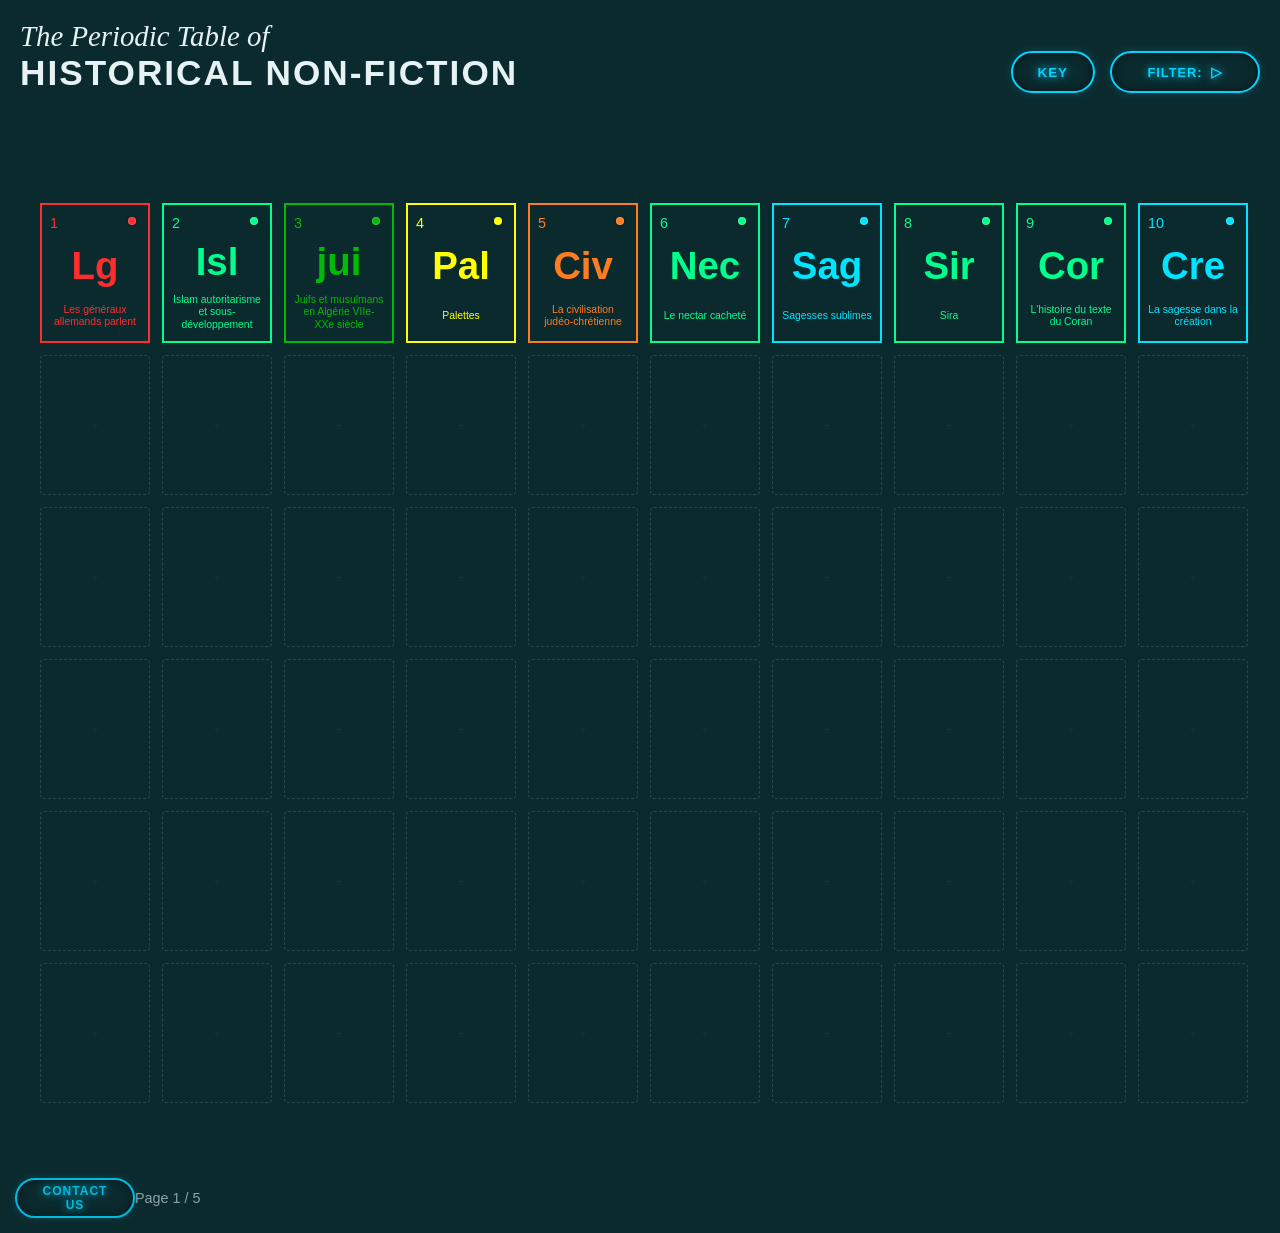
==== index.html @ 2b767bf4 "Update index.html" ====
<!DOCTYPE html>
<html lang="fr">
<head>
  <meta charset="UTF-8">
  <meta name="viewport" content="width=device-width, initial-scale=1.0">
  <title>The History Table</title>
  <link rel="stylesheet" href="css/style.css">
  <meta name="viewport" content="width=device-width, initial-scale=1.0, maximum-scale=1.0, user-scalable=no">
</head>

<body>

  <main class="page-content">

    <header class="main-header">
      <div class="header-title">
        <p class="subtitle">The Periodic Table of</p>
        <h1>HISTORICAL NON-FICTION</h1>
      </div>

      <div class="header-actions">
        <button class="pill-button" id="key-button">KEY</button>

        <div class="filter-wrapper" id="filter-dropdown">
          <div class="filter-display">
            <span>FILTER:</span>
            <span class="filter-icon">▷</span>
          </div>

          <div id="main-panel" class="dropdown-box">
            <div class="dropdown-header">
              <span>FILTER:</span>
              <span class="icon-funnel">▽</span>
            </div>
            <div class="dropdown-divider"></div>

            <div class="dropdown-item" data-value="alpha">
              <div class="icon">⇅</div>
              <span>Alphabetical</span>
            </div>

            <div class="dropdown-item" data-value="open-categories">
              <div class="icon">⊞</div>
              <span>Categories</span>
              <span style="margin-left:auto;">→</span>
            </div>

            <div class="dropdown-item" data-value="rating">
              <div class="icon">★</div>
              <span>Ratings</span>
            </div>
          </div>

          <div id="category-panel" class="dropdown-box" style="display:none;">
            <div class="dropdown-header">
              <div id="back-to-main" style="cursor:pointer; display:flex; align-items:center; gap:10px;">
                <span style="border:1px solid white; border-radius:4px; padding:0 5px;">←</span>
                CATEGORY
              </div>
              <span class="icon-funnel">▽</span>
            </div>
            
            <button id="reset-filter"
              style="width:100%; padding:10px; border-radius:12px; border:2px solid #ffcccc; background:rgba(255,107,107,0.1); color:white; font-weight:800; cursor:pointer; text-transform:uppercase; margin-top:10px;">
              Reset filters
            </button>

            <div class="dropdown-divider"></div>

            <div class="category-list" style="display:flex; flex-direction:column; gap:15px; margin-bottom:20px;">
              <label class="cat-item nazisme" style="display:flex; justify-content:space-between; align-items:center; cursor:pointer;">
                <span>Nazisme</span>
                <input type="checkbox" value="nazisme" class="cat-check">
                <span class="checkmark" style="width:20px; height:20px; border:2px solid #f26d6d; border-radius:6px;"></span>
              </label>

              <label class="cat-item algérie" style="display:flex; justify-content:space-between; align-items:center; cursor:pointer;">
                <span>Algérie</span>
                <input type="checkbox" value="algérie" class="cat-check">
                <span class="checkmark" style="width:20px; height:20px; border:2px solid #00bb06; border-radius:6px;"></span>
              </label>

              <label class="cat-item islam" style="display:flex; justify-content:space-between; align-items:center; cursor:pointer;">
                <span>Islam</span>
                <input type="checkbox" value="islam" class="cat-check">
                <span class="checkmark" style="width:20px; height:20px; border:2px solid #00ff8c; border-radius:6px;"></span>
              </label>

              <label class="cat-item philosophie" style="display:flex; justify-content:space-between; align-items:center; cursor:pointer;">
                <span>Philosophie</span>
                <input type="checkbox" value="philosophie" class="cat-check">
                <span class="checkmark" style="width:20px; height:20px; border:2px solid #00e5ff; border-radius:6px;"></span>
              </label>

              <label class="cat-item art" style="display:flex; justify-content:space-between; align-items:center; cursor:pointer;">
                <span>Art</span>
                <input type="checkbox" value="art" class="cat-check">
                <span class="checkmark" style="width:20px; height:20px; border:2px solid #ffff00; border-radius:6px;"></span>
              </label>

              <label class="cat-item europe" style="display:flex; justify-content:space-between; align-items:center; cursor:pointer;">
                <span>Europe</span>
                <input type="checkbox" value="europe" class="cat-check">
                <span class="checkmark" style="width:20px; height:20px; border:2px solid #ff7c1f; border-radius:6px;"></span>
              </label>
            </div>

            <button id="apply-filter"
              style="width:100%; padding:12px; border-radius:12px; border:2px solid #00d4ff; background:rgba(0,212,255,0.1); color:white; font-weight:800; cursor:pointer; text-transform:uppercase;">
              Apply
            </button>
          </div>

          <div id="rating-panel" class="dropdown-box" style="display:none;">
            <div class="dropdown-header">
              <div id="back-to-main-rating" style="cursor:pointer; display:flex; align-items:center; gap:10px;">
                <span style="border:1px solid white; border-radius:4px; padding:0 5px;">←</span>
                RATING
              </div>
              <span class="icon-funnel">▽</span>
            </div>

            <div class="dropdown-divider"></div>

            <div class="rating-list" style="display:flex; flex-direction:column; gap:15px; margin-bottom:20px;">
              
              <label class="rating-item" style="display:flex; justify-content:space-between; align-items:center; cursor:pointer;">
                <div class="stars-display" style="color:#ffcc00; display:flex; gap:2px;">
                   <svg width="18" height="18" viewBox="0 0 24 24" fill="currentColor"><path d="M12 17.27L18.18 21l-1.64-7.03L22 9.24l-7.19-.61L12 2 9.19 8.63 2 9.24l5.46 4.73L5.82 21z"/></svg>
                   <svg width="18" height="18" viewBox="0 0 24 24" fill="currentColor"><path d="M12 17.27L18.18 21l-1.64-7.03L22 9.24l-7.19-.61L12 2 9.19 8.63 2 9.24l5.46 4.73L5.82 21z"/></svg>
                   <svg width="18" height="18" viewBox="0 0 24 24" fill="currentColor"><path d="M12 17.27L18.18 21l-1.64-7.03L22 9.24l-7.19-.61L12 2 9.19 8.63 2 9.24l5.46 4.73L5.82 21z"/></svg>
                   <svg width="18" height="18" viewBox="0 0 24 24" fill="currentColor"><path d="M12 17.27L18.18 21l-1.64-7.03L22 9.24l-7.19-.61L12 2 9.19 8.63 2 9.24l5.46 4.73L5.82 21z"/></svg>
                   <svg width="18" height="18" viewBox="0 0 24 24" fill="currentColor"><path d="M12 17.27L18.18 21l-1.64-7.03L22 9.24l-7.19-.61L12 2 9.19 8.63 2 9.24l5.46 4.73L5.82 21z"/></svg>
                </div>
                <div style="position:relative;">
                  <input type="checkbox" value="5" class="rating-check">
                  <span class="checkmark" style="width:20px; height:20px; border:2px solid #ffcc00; border-radius:6px;"></span>
                </div>
              </label>

              <label class="rating-item" style="display:flex; justify-content:space-between; align-items:center; cursor:pointer;">
                <div class="stars-display" style="color:#ffcc00; display:flex; gap:2px;">
                   <svg width="18" height="18" viewBox="0 0 24 24" fill="currentColor"><path d="M12 17.27L18.18 21l-1.64-7.03L22 9.24l-7.19-.61L12 2 9.19 8.63 2 9.24l5.46 4.73L5.82 21z"/></svg>
                   <svg width="18" height="18" viewBox="0 0 24 24" fill="currentColor"><path d="M12 17.27L18.18 21l-1.64-7.03L22 9.24l-7.19-.61L12 2 9.19 8.63 2 9.24l5.46 4.73L5.82 21z"/></svg>
                   <svg width="18" height="18" viewBox="0 0 24 24" fill="currentColor"><path d="M12 17.27L18.18 21l-1.64-7.03L22 9.24l-7.19-.61L12 2 9.19 8.63 2 9.24l5.46 4.73L5.82 21z"/></svg>
                   <svg width="18" height="18" viewBox="0 0 24 24" fill="currentColor"><path d="M12 17.27L18.18 21l-1.64-7.03L22 9.24l-7.19-.61L12 2 9.19 8.63 2 9.24l5.46 4.73L5.82 21z"/></svg>
                   <svg width="18" height="18" viewBox="0 0 24 24" fill="none" stroke="currentColor" stroke-width="2"><path d="M12 17.27L18.18 21l-1.64-7.03L22 9.24l-7.19-.61L12 2 9.19 8.63 2 9.24l5.46 4.73L5.82 21z"/></svg>
                </div>
                <div style="position:relative;">
                  <input type="checkbox" value="4" class="rating-check">
                  <span class="checkmark" style="width:20px; height:20px; border:2px solid #ffcc00; border-radius:6px;"></span>
                </div>
              </label>

              <label class="rating-item" style="display:flex; justify-content:space-between; align-items:center; cursor:pointer;">
                <div class="stars-display" style="color:#ffcc00; display:flex; gap:2px;">
                   <svg width="18" height="18" viewBox="0 0 24 24" fill="currentColor"><path d="M12 17.27L18.18 21l-1.64-7.03L22 9.24l-7.19-.61L12 2 9.19 8.63 2 9.24l5.46 4.73L5.82 21z"/></svg>
                   <svg width="18" height="18" viewBox="0 0 24 24" fill="currentColor"><path d="M12 17.27L18.18 21l-1.64-7.03L22 9.24l-7.19-.61L12 2 9.19 8.63 2 9.24l5.46 4.73L5.82 21z"/></svg>
                   <svg width="18" height="18" viewBox="0 0 24 24" fill="currentColor"><path d="M12 17.27L18.18 21l-1.64-7.03L22 9.24l-7.19-.61L12 2 9.19 8.63 2 9.24l5.46 4.73L5.82 21z"/></svg>
                   <svg width="18" height="18" viewBox="0 0 24 24" fill="none" stroke="currentColor" stroke-width="2"><path d="M12 17.27L18.18 21l-1.64-7.03L22 9.24l-7.19-.61L12 2 9.19 8.63 2 9.24l5.46 4.73L5.82 21z"/></svg>
                   <svg width="18" height="18" viewBox="0 0 24 24" fill="none" stroke="currentColor" stroke-width="2"><path d="M12 17.27L18.18 21l-1.64-7.03L22 9.24l-7.19-.61L12 2 9.19 8.63 2 9.24l5.46 4.73L5.82 21z"/></svg>
                </div>
                <div style="position:relative;">
                  <input type="checkbox" value="3" class="rating-check">
                  <span class="checkmark" style="width:20px; height:20px; border:2px solid #ffcc00; border-radius:6px;"></span>
                </div>
              </label>

              <label class="rating-item" style="display:flex; justify-content:space-between; align-items:center; cursor:pointer;">
                <div class="stars-display" style="color:#ffcc00; display:flex; gap:2px;">
                   <svg width="18" height="18" viewBox="0 0 24 24" fill="currentColor"><path d="M12 17.27L18.18 21l-1.64-7.03L22 9.24l-7.19-.61L12 2 9.19 8.63 2 9.24l5.46 4.73L5.82 21z"/></svg>
                   <svg width="18" height="18" viewBox="0 0 24 24" fill="currentColor"><path d="M12 17.27L18.18 21l-1.64-7.03L22 9.24l-7.19-.61L12 2 9.19 8.63 2 9.24l5.46 4.73L5.82 21z"/></svg>
                   <svg width="18" height="18" viewBox="0 0 24 24" fill="none" stroke="currentColor" stroke-width="2"><path d="M12 17.27L18.18 21l-1.64-7.03L22 9.24l-7.19-.61L12 2 9.19 8.63 2 9.24l5.46 4.73L5.82 21z"/></svg>
                   <svg width="18" height="18" viewBox="0 0 24 24" fill="none" stroke="currentColor" stroke-width="2"><path d="M12 17.27L18.18 21l-1.64-7.03L22 9.24l-7.19-.61L12 2 9.19 8.63 2 9.24l5.46 4.73L5.82 21z"/></svg>
                   <svg width="18" height="18" viewBox="0 0 24 24" fill="none" stroke="currentColor" stroke-width="2"><path d="M12 17.27L18.18 21l-1.64-7.03L22 9.24l-7.19-.61L12 2 9.19 8.63 2 9.24l5.46 4.73L5.82 21z"/></svg>
                </div>
                <div style="position:relative;">
                  <input type="checkbox" value="2" class="rating-check">
                  <span class="checkmark" style="width:20px; height:20px; border:2px solid #ffcc00; border-radius:6px;"></span>
                </div>
              </label>

              <label class="rating-item" style="display:flex; justify-content:space-between; align-items:center; cursor:pointer;">
                <div class="stars-display" style="color:#ffcc00; display:flex; gap:2px;">
                   <svg width="18" height="18" viewBox="0 0 24 24" fill="currentColor"><path d="M12 17.27L18.18 21l-1.64-7.03L22 9.24l-7.19-.61L12 2 9.19 8.63 2 9.24l5.46 4.73L5.82 21z"/></svg>
                   <svg width="18" height="18" viewBox="0 0 24 24" fill="none" stroke="currentColor" stroke-width="2"><path d="M12 17.27L18.18 21l-1.64-7.03L22 9.24l-7.19-.61L12 2 9.19 8.63 2 9.24l5.46 4.73L5.82 21z"/></svg>
                   <svg width="18" height="18" viewBox="0 0 24 24" fill="none" stroke="currentColor" stroke-width="2"><path d="M12 17.27L18.18 21l-1.64-7.03L22 9.24l-7.19-.61L12 2 9.19 8.63 2 9.24l5.46 4.73L5.82 21z"/></svg>
                   <svg width="18" height="18" viewBox="0 0 24 24" fill="none" stroke="currentColor" stroke-width="2"><path d="M12 17.27L18.18 21l-1.64-7.03L22 9.24l-7.19-.61L12 2 9.19 8.63 2 9.24l5.46 4.73L5.82 21z"/></svg>
                   <svg width="18" height="18" viewBox="0 0 24 24" fill="none" stroke="currentColor" stroke-width="2"><path d="M12 17.27L18.18 21l-1.64-7.03L22 9.24l-7.19-.61L12 2 9.19 8.63 2 9.24l5.46 4.73L5.82 21z"/></svg>
                </div>
                <div style="position:relative;">
                  <input type="checkbox" value="1" class="rating-check">
                  <span class="checkmark" style="width:20px; height:20px; border:2px solid #ffcc00; border-radius:6px;"></span>
                </div>
              </label>

            </div>

            <button id="apply-rating" class="pill-button" style="width:100%">Apply</button>
            <button id="reset-rating" class="pill-button" style="width:100%; margin-top:10px; border-color:#ffcccc; color:#ffcccc;">Reset</button>
          </div>
        </div>
      </div>
    </header>

    <div class="table-scroll-area">
      <main class="table" id="book-table"></main>
    </div>

  </main>

  <footer class="main-footer">
    <button class="pill-button footer-pill" id="contact-btn">Contact Us</button>
    <div class="pagination">Page 1 / 5</div>
  </footer>

  <div id="book-modal" class="modal hidden">
    <div class="modal-content">
      <span id="close-modal">&times;</span>
      <div class="modal-body">
        <div class="modal-left">
          <img id="modal-img-main" src="" alt="Couverture du livre">
          <a id="link-youtube" href="#" target="_blank" class="btn-more-details">More Details →</a>
        </div>
        <div class="modal-right">
          <h2 id="modal-title-main"></h2>
          <p class="modal-author">By <span id="modal-author-main"></span></p>
          <div class="modal-rating-row">
            <span id="modal-rating-num" class="big-rating"></span>
            <div>
              <span class="rating-label">MY RATING</span>
              <div id="modal-stars-main" class="stars"></div>
            </div>
            <div id="modal-badge-main"></div>
          </div>
          <p id="modal-description-main" class="modal-description"></p>
        </div>
      </div>
     <div class="modal-footer-action">
  <div class="modal-stats-info">
    <span><strong>PAGES</strong> <span id="modal-pages-main">462</span></span>
    <span><strong>PUBLISHED</strong> <span id="modal-year-main">2023</span></span>
  </div>
  
  <a href="#" id="btn-buy-book" class="btn-buy-now">
    ACHETER
    <span class="buy-icon">🛒</span>
  </a>
</div>
        </div>
      </div>
    </div>
  </div>

  <div id="contact-modal" class="modal hidden">
    <div class="modal-content contact-modal">
      <span class="close-modal" id="close-contact">&times;</span>
      <h2>Contact Us</h2>
      <form id="contact-form" class="contact-form">
        <input type="text" name="first_name" placeholder="First name" required>
        <input type="text" name="last_name" placeholder="Last name" required>
        <input type="email" name="user_email" placeholder="Email" required>
        <textarea name="message" placeholder="Your message" rows="4" required></textarea>
        <button type="submit" class="pill-button">Send</button>
      </form>
    </div>
  </div>

  <script type="text/javascript" src="https://cdn.jsdelivr.net/npm/@emailjs/browser@4/dist/email.min.js"></script>
  <div id="key-modal" class="modal hidden">
  <div class="key-modal-content">
    <div id="close-key">✕</div>
    
    <div class="key-preview-card">
      <div class="preview-top">
        <span>Page #</span>
        <span>Category</span>
      </div>
      <div class="preview-symbol">Symbol</div>
      <div class="preview-title">Book Title</div>
    </div>

    <div class="key-grid">
      <div class="key-item key-algérie"><span class="key-number">01</span><span class="key-label">Algérie</span></div>
      <div class="key-item key-nazisme"><span class="key-number">02</span><span class="key-label">Nazisme</span></div>
      <div class="key-item key-islam"><span class="key-number">03</span><span class="key-label">Islam</span></div>
      <div class="key-item key-europe"><span class="key-number">04</span><span class="key-label">Europe</span></div>
      <div class="key-item key-art"><span class="key-number">05</span><span class="key-label">Art</span></div>
      <div class="key-item key-philosophie"><span class="key-number">06</span><span class="key-label">Philosophie</span></div>
    </div>
  </div>
</div>
  <script src="js/script.js"></script>
</body>
</html>
---- css/style.css ----
*,
*::before,
*::after {
  box-sizing: border-box;
}
html, body {
  height: 100%;
}
body {
  margin: 0;
  background-color: #0b2a2e;
  color: #e6f2f3;
  font-family: 'Segoe UI', Tahoma, Geneva, Verdana, sans-serif;
  display: flex;
  flex-direction: column;
  overflow-x: hidden;
}
.page-content {
  flex: 1;
  padding: 20px;
  box-sizing: border-box;
}
.main-header {
  display: flex;
  justify-content: space-between;
  align-items: flex-end;
  margin-bottom: 50px;
  padding-bottom: 20px;
}
.header-title .subtitle {
  font-family: 'Georgia', serif;
  font-style: italic;
  font-size: 1.8rem;
  margin: 0;
  color: #e6f2f3;
}
.header-title h1 {
  font-size: 2.2rem;
  margin: 0;
  letter-spacing: 2px;
  text-transform: uppercase;
}

.header-actions {
  display: flex;
  gap: 15px;
  align-items: center;
}
:root {
  --dynamic-color: #00d4ff; 
}
.pill-button, .filter-wrapper {
  position: relative; /* Crucial pour le menu flottant */
  background: transparent;
  border: 2px solid var(--dynamic-color);
  color: var(--dynamic-color);
  border-radius: 30px;
  text-transform: uppercase;
  font-weight: 800;
  letter-spacing: 1px;
  text-shadow: 0 0 8px var(--dynamic-color);
  box-shadow: inset 0 0 10px rgba(0, 0, 0, 0.5), 0 0 10px rgba(0, 212, 255, 0.2);
  transition: all 0.4s cubic-bezier(0.4, 0, 0.2, 1);
  cursor: pointer;
  height: 42px;
  display: flex;
  align-items: center;
  justify-content: center;
  box-sizing: border-box;
  padding: 0 25px; /* Largeur interne pour KEY */
}
.pill-button:hover, 
.filter-wrapper:hover {
  background: var(--dynamic-color) !important;
  color: #0b2a2e !important;
  box-shadow: 0 0 25px var(--dynamic-color);
  text-shadow: none;
}
.filter-display {
  display: flex;
  align-items: center;
  gap: 8px;
  white-space: nowrap;
    font-size: 0.8rem; /* Ajuste cette valeur (0.75rem ou 0.8rem) selon ton goût */
}
.filter-icon {
  display: inline-block; /* Indispensable pour que la rotation fonctionne */
  transition: transform 0.3s ease; /* Définit la vitesse et le style du mouvement */
  font-size: 0.9rem;
  color: inherit;
}
.filter-wrapper.active .filter-icon {
  transform: rotate(90deg); /* La flèche tourne vers le bas */
}

.dropdown-box.show {
  display: block !important;
}
.filter-wrapper {
  pointer-events: auto;
}
.dropdown-header {
  display: flex;
  justify-content: space-between;
  align-items: center;
  font-weight: 800;
  color: white;
  padding-bottom: 10px;
}
.dropdown-divider {
  height: 1px;
  background: rgba(255, 255, 255, 0.2);
  margin: 0 -15px 15px -15px;
}
.dropdown-item .icon {
  font-size: 1.2rem;
  width: 20px;
}

.table-scroll-area {
  flex: 1;                /* Prend tout l'espace libre au milieu */
  width: 100%;
  overflow-x: auto;       /* Permet de glisser à droite */
  overflow-y: hidden;     /* Pas de scroll haut/bas ici */
  padding: 20px 0;
  scrollbar-width: none;  /* Pour Firefox */
  -ms-overflow-style: none;  /* Pour Edge/IE */
}
.table-scroll-area::-webkit-scrollbar {
  display: none;          /* La barre bleue disparaît totalement */
}
.table {
  display: grid;
  /* On fixe le nombre de colonnes pour garder l'aspect "Table Périodique" */
  grid-template-columns: repeat(12, 110px); 
  grid-auto-rows: 140px;    
  gap: 12px;
  width: max-content; /* Important pour que le scroll-area fonctionne */
  margin: 0 auto;
  padding: 20px;
}
.table:has(.cell:hover) .empty-cell {
  filter: blur(4px);
  opacity: 0.25;
  transform: scale(0.96);
}
.cell {
  position: relative;
  width: 110px;
  height: 140px;
  border: 2px solid currentColor;
  display: flex;
  flex-direction: column;
  padding: 10px 8px;
  background-color: #0b2a2e; /* Fond solide pour éviter la transparence sur le blur */
  transition: all 0.3s cubic-bezier(0.4, 0, 0.2, 1);
  cursor: pointer;
  z-index: 1;
}
.cell:hover {
  transform: scale(1.15);
  z-index: 1000;
  background: #0b2a2e;
  box-shadow: 0 10px 30px rgba(0,0,0,0.5);
}
.number { font-size: 0.9rem; font-weight: 500; }
.code {
  font-size: 2.4rem;
  font-weight: 600;
  flex-grow: 1;
  display: flex;
  align-items: center;
  justify-content: center;
}
.title {
  font-size: 0.65rem;
  text-align: center;
  line-height: 1.2;
  min-height: 30px;
  display: flex;
  align-items: center;
  justify-content: center;
}
.algérie { color: #00bb06; }
.nazisme { color: #f26d6d; }
.islam { color: #00ff8c; }
.europe { color: #ff7c1f; }
.art { color: #ffff00; }
.philosophie { color: #00bbff; }
.cell::after {
  content: "";
  position: absolute;
  top: 12px;       /* Ajusté pour être bien aligné avec ton chiffre 5 */
  right: 12px;
  width: 8px;      /* Taille légèrement réduite */
  height: 8px;
  background-color: currentColor; 
  border-radius: 50%;
  box-shadow: 0 1px 3px rgba(0, 0, 0, 0.3); 
  border: 1px solid rgba(255, 255, 255, 0.2);
  z-index: 5;
  transition: all 0.3s ease;
}
.cell:hover::after {
  transform: scale(1.1);
  box-shadow: 0 0 5px currentColor; /* La lueur ne revient qu'un peu au survol */
}
.empty-cell {
  width: 110px;
  height: 140px;
  border: 1px dashed rgba(230, 242, 243, 0.15); /* Pointillés discrets */
  box-sizing: border-box;
  border-radius: 4px;
  position: relative;
  transition: all 0.3s ease;
}
.empty-cell::after {
  content: "+";
  position: absolute;
  top: 50%;
  left: 50%;
  transform: translate(-50%, -50%);
  color: rgba(230, 242, 243, 0.05); 
  font-size: 0.8rem;
}
.empty-cell:hover {
  border-color: rgba(0, 212, 255, 0.3);
  background: rgba(0, 212, 255, 0.02);
}
.modal {
  position: fixed;
  inset: 0;
  background: rgba(0, 0, 0, 0.7);
  backdrop-filter: blur(8px);
  display: flex;
  justify-content: center;
  align-items: center;
  z-index: 20000;
  cursor: pointer; /* Le curseur devient une main sur le fond sombre */
}
.modal-content {
  background: linear-gradient(135deg, rgba(30, 70, 75, 0.98), rgba(15, 40, 45, 0.98));
  width: 650px; /* Légèrement plus large pour l'aisance */
  padding: 20px;
  border-radius: 20px;
  border: 1px solid rgba(255, 255, 255, 0.2);
  position: relative;
  color: white;
  box-shadow: 0 25px 50px rgba(0,0,0,0.6);
  cursor: default; /* Le curseur redevient normal sur la carte pour ne pas tromper l'utilisateur */
} 
.modal-footer-action {
  display: flex;
  justify-content: space-between;
  align-items: center;
  margin-top: 25px;
  padding-top: 20px;
  border-top: 1px solid rgba(255, 255, 255, 0.1);
}
.modal-stats-info {
  display: flex;
  gap: 30px; /* Espace augmenté entre les deux blocs */
  color: rgba(230, 242, 243, 0.7);
}
.modal-stats-info span {
  font-size: 1.1rem; /* Taille augmentée (était à 0.75rem) */
  letter-spacing: 0.5px;
}
.modal-stats-info strong {
  color: #00d4ff; /* Utilise ta couleur néon pour les libellés */
  margin-right: 8px;
  font-weight: 800;
  font-size: 0.9rem; /* Les titres restent légèrement plus petits pour le style */
}
#modal-pages-main, 
#modal-year-main {
  color: white;
  font-weight: 600;
}
.btn-buy-now {
  background: #00d4ff; /* Ton bleu néon */
  color: #0b2a2e;
  padding: 10px 20px;
  border-radius: 8px;
  text-decoration: none;
  font-weight: 800;
  font-size: 0.8rem;
  letter-spacing: 1px;
  display: flex;
  align-items: center;
  gap: 8px;
  transition: all 0.3s ease;
  box-shadow: 0 0 15px rgba(0, 212, 255, 0.3);
}
.btn-buy-now:hover {
  transform: translateY(-2px);
  box-shadow: 0 5px 20px rgba(0, 212, 255, 0.5);
}
@media (max-width: 768px) {
  .modal {
    align-items: flex-end;
  }
 .modal-content {
    width: 100%;
    height: 92vh;
    border-radius: 20px 20px 0 0;
    padding: 20px;
    overflow-y: auto;
  }
   .modal-body {
    flex-direction: column;
  }
  #modal-image {
    width: 100%;         
    height: auto;
  }
   #modal-img-main {
    max-width: 180px;
  }
}



#close-modal {
  position: absolute;
  top: 20px;
  right: 25px;       /* Le force à rester à droite */
  font-size: 35px;
  line-height: 1;
  color: white;
  cursor: pointer;
  opacity: 0.5;
  z-index: 100;      /* S'assure qu'il est au-dessus de tout */
  transition: opacity 0.2s;
  background: rgba(0, 0, 0, 0.2); 
  width: 30px;
  height: 30px;
  display: flex;
  align-items: center;
  justify-content: center;
  border-radius: 50%;
}

#close-modal:hover {
  opacity: 1;        /* Devient brillant au survol */
}
.modal-body { 
  display: flex; 
  gap: 25px; 
  align-items: flex-start; 
}

.modal-left { 
  width: 250px; 
  flex-shrink: 0;
  display: flex; 
  flex-direction: column; 
  gap: 20px; 
}

#modal-img-main { 
    width: 100%; 
    height: auto;
    border-radius: 12px;
    box-shadow: 0 10px 30px rgba(0,0,0,0.5);
}
.btn-more-details {
  display: block;
  text-align: center;
  padding: 10px ;
  border-radius: 30px;
  text-decoration: none;
  font-size: 0.9rem;
  font-weight: bold;
  border: 1px solid rgba(255, 255, 255, 0.8);
  color: white;
  transition: all 0.3s ease;
}

.modal-right {
  display: flex;
  flex-direction: column;
  align-items: flex-start;
}

.modal-header-row {
  display: flex;
  align-items: center;
  gap: 15px;
  margin-bottom: 5px;
}

#modal-title-main {
  display: inline;          
  font-size: 1.5rem;
  margin: 0;
text-transform: uppercase;
padding-right: 50px;     
  line-height: 1.2;        
}
#modal-badge-main {
  display: inline-block;
  width: fit-content;
  padding: 8px 15px;
  border-radius: 20px;
  font-size: 0.8rem;
  font-weight: bold;
  text-transform: uppercase;
  letter-spacing: 0.5px;
  color: white;
  margin-left: auto;
  box-shadow: 0 4px 15px rgba(0,0,0,0.2);
  flex-shrink: 0;

  text-shadow: 
    -0.5px -0.5px 0 #000, 
     0.5px -0.5px 0 #000, 
    -0.5px  0.5px 0 #000, 
     0.5px  0.5px 0 #000;
}
#modal-author-main { 
  font-size: 1.1rem;
  opacity: 0.7; 
  margin-bottom: 30px; 
}

.modal-rating-row {
  display: flex;
  align-items: center;
  justify-content: space-between; 
  width: 100%;
  padding: 12px 15px;
  background: rgba(255, 255, 255, 0.05);
  border-radius: 12px;
  margin-bottom: 20px;
  box-sizing: border-box; /
}

#modal-badge-main {
  margin-left: 10px; 
  white-space: nowrap; 
  flex-shrink: 0; 
  font-size: 0.75rem;
  padding: 6px 12px;
}

.big-rating { 
  font-size: 3rem; 
  font-weight: 800; 
  color: #ffcc00; 
  line-height: 1; 
}
.stars { color: #ffcc00; font-size: 1.1rem; }
.modal-description {
  font-size: 1rem;
  line-height: 1.6;
  color: rgba(255, 255, 255, 0.9);
  margin-bottom: 30px; 
  max-height: 150px;    
  overflow-y: auto;     
  padding-right: 10px;

  scrollbar-width: none;     
  -ms-overflow-style: none;    
}

.modal-description::-webkit-scrollbar {
  display: none;
}
.btn-buy-book { display: none; }

.btn-buy-book:hover {
  background-color: #e67e22;
  transform: translateY(-2px);
}

.modal-stats-grid {
  display: grid;
  grid-template-columns: repeat(3, 1fr);
  border-top: 1px solid rgba(255,255,255,0.1);
  padding-top: 25px;
  gap: 20px;
}
.hover-card {
  position: fixed;
  width: 450px;
  background: linear-gradient(180deg, #1a3c40 0%, #0b2a2e 100%);
  border-radius: 12px;
  padding: 20px;
  box-shadow: 0 20px 40px rgba(0,0,0,0.7);
  z-index: 10000;
  pointer-events: none;
  opacity: 0;
  display: flex;
  flex-direction: column;
  color: white;
  transition: opacity 0.2s ease-out;
  overflow: visible; 
  will-change: left, top; 
  transition: opacity 0.2s ease-out;
}

.hover-header { 
  display: flex; 
  justify-content: space-between; 
  align-items: flex-start;
  gap: 15px; 
  margin-bottom: 12px;
  padding-top: 20px; 
}
.hover-score { font-size: 2.8rem; font-weight: 800; color: #ffcc00; line-height: 1; }
.hover-image-container img { 
  width: 200px; 
  height: 310px; 
  object-fit: cover; 
  border-radius: 8px;
  margin-top: -120px; 
  box-shadow: 0 15px 30px rgba(0,0,0,0.8);
  border: 1px solid rgba(255,255,255,0.2);
}
.hover-description-box {
  font-size: 1rem;
  line-height: 1.5;
  color: rgba(230, 242, 243, 0.9);
  margin-bottom: 15px;
  display: -webkit-box;
  -webkit-line-clamp: 01; 
  -webkit-box-orient: vertical;
  overflow: hidden;
}
.hover-book-title {
  font-size: 1.2rem;
  font-weight: 700;
  border-top: 1px solid rgba(255, 255, 255, 0.1);
  padding-top: 12px;
  margin-bottom: 10px;
  color: white;
  text-shadow: -0.5px -0.5px 0 #000, 0.5px -0.5px 0 #000, -0.5px 0.5px 0 #000, 0.5px 0.5px 0 #000;
}
.hover-footer-row { display: flex; justify-content: space-between; align-items: center; }
.hover-author { font-size: 0.9rem; opacity: 0.8; margin: 0; }
.hover-badge { 
  font-size: 0.90rem; 
  padding: 8px 16px; 
  border-radius: 20px; 
  font-weight: bold;
  text-transform: uppercase;
  letter-spacing: 0.5px;
  color: white;
  text-shadow: 
    -0.5px -0.5px 0 #000, 
     0.5px -0.5px 0 #000, 
    -0.5px  0.5px 0 #000, 
     0.5px  0.5px 0 #000;
}
.hidden { display: none !important; }
.hover-rating-section {
  margin-left: 20px; 
  display: flex;
  flex-direction: column;
  gap: 5px; 
}
.hover-rating-label {
  font-size: 1.2rem;        
  text-transform: uppercase;
  color: rgb(255, 255, 255); 
  font-weight: 700;
  letter-spacing: 2px;        
  margin-top: -2px;           
  display: block;
  text-align: center;
}
.hover-rating-label {
  text-shadow: 0 0 5px rgb(255, 83, 83);
}
.rating-item {
  display: flex;
  justify-content: space-between;
  align-items: center;
  padding: 10px 12px;
  border-radius: 12px;
  transition: all 0.3s cubic-bezier(0.4, 0, 0.2, 1);
  border: 1px solid transparent;
  cursor: pointer;
  margin-bottom: 4px;
}
.rating-item:hover {
  background: rgba(255, 204, 0, 0.503); 
  border-color: rgba(255, 204, 0, 0.3);
  transform: translateX(8px); 
}
.rating-item:hover .stars-display svg {
  filter: drop-shadow(0 0 8px var(--gold));
  transform: scale(1.1);
}
.rating-item:has(.rating-check:checked) {
  background: rgba(255, 204, 0, 0.15);
  border-color: var(--gold);
}
.stars-display {
  display: flex;
  gap: 4px;
  pointer-events: none; 
}

.stars-display svg {
  transition: all 0.3s ease;
  color: var(--gold); /* Couleur pour les contours (stroke) */
}

.checkmark {
  display: inline-block;
  width: 20px;
  height: 20px;
  background-color: transparent;
  border: 2px solid var(--gold);
  border-radius: 6px;
  position: relative;
  transition: all 0.2s ease;
}

.rating-check {
  position: absolute;
  opacity: 0;
  width: 20px;
  height: 20px;
  cursor: pointer;
  z-index: 2;
}
.rating-check:checked ~ .checkmark {
  background-color: var(--gold);
}
.rating-check:checked ~ .checkmark::after {
  content: "✓";
  position: absolute;
  top: 50%;
  left: 50%;
  transform: translate(-50%, -50%);
  color: #0b2a2e; 
  font-weight: 900;
  font-size: 14px;
}

.filter-wrapper {
  position: relative;       
  display: inline-flex;      
  align-items: center;
  justify-content: center;
  min-width: 150px;         
  height: 42px;
  cursor: pointer;
  background: transparent;
  border: 2px solid var(--dynamic-color);
  color: var(--dynamic-color);
  border-radius: 30px;
  text-transform: uppercase;
  font-weight: 800;
  letter-spacing: 1px;
  text-shadow: 0 0 8px var(--dynamic-color);
  box-shadow: inset 0 0 10px rgba(0, 0, 0, 0.5), 0 0 10px rgba(0, 212, 255, 0.2);
  transition: all 0.4s cubic-bezier(0.4, 0, 0.2, 1);
  box-sizing: border-box;
}
.filter-wrapper:hover {
  background: var(--dynamic-color) !important;
  color: #0b2a2e !important;
  box-shadow: 0 0 25px var(--dynamic-color);
  text-shadow: none;
}
#filter-select { display: none; }
.dropdown-box {
  display: none; 
  position: absolute;
  top: 50px; 
  right: 0;
  width: 300px;
  background: rgba(29, 186, 210, 0.75); 
  backdrop-filter: blur(12px);       
  -webkit-backdrop-filter: blur(12px); 
  border: 1px solid rgb(255, 255, 255); 
  border-radius: 20px;
  padding: 20px;
  z-index: 100000; 
  box-shadow: 0 15px 35px rgba(0, 0, 0, 0.4);
  cursor: default;
}
.dropdown-divider {
  height: 1px;
  background: rgba(255, 255, 255, 0.15);
  margin: 0 -20px 20px -20px; 
}
.dropdown-item {
  display: flex;
  align-items: center;
  gap: 15px;
  padding: 12px 10px;
  border-radius: 12px; 
  transition: all 0.3s ease;
  color: white;
  cursor: pointer;
  font-weight: 500;
}
.dropdown-item:hover {
  background: rgba(255, 255, 255, 0.08);
  color: #ffffff !important; 
}
.dropdown-item .icon {
  background: rgba(255, 255, 255, 0.1); 
  width: 34px;
  height: 34px;
  display: flex;
  align-items: center;
  justify-content: center;
  border-radius: 8px; /* Le look "App icon" de ta capture */
  font-size: 1.1rem;
  flex-shrink: 0; /* Empêche l'icône de s'écraser */
}

/* Conteneur de la ligne dans le filtre */
#sub-categories .dropdown-item {
  font-size: 0.9rem;
  padding: 10px 12px;
  opacity: 1;
  display: flex;
  justify-content: space-between; 
  align-items: center;
  cursor: pointer; /* La main apparaît sur toute la ligne */
}

/* Texte des catégories */
#sub-categories .dropdown-item label {
  color: #ffffff !important;
  text-shadow: none !important; 
  cursor: pointer;
  flex-grow: 1;
  text-transform: uppercase;
  font-weight: 500;
  margin: 0; /* Évite les décalages */
}

/* La checkbox */
.cat-check {
  cursor: pointer;
  width: 18px;
  height: 18px;
  accent-color: var(--dynamic-color);
  margin-left: 15px; /* Espace entre le texte et la case */
}
/* Néon pour chaque catégorie selon sa couleur */
.cat-item span:first-child {
  font-weight: 600;
  text-transform: uppercase;
  --outline: -0.5px -0.5px 0 #000, 0.5px -0.5px 0 #000, -0.5px 0.5px 0 #000, 0.5px 0.5px 0 #000;
  transition: text-shadow 0.3s ease;
}

/* Nazisme */
.cat-item.nazisme span:first-child { color: #f26d6d; text-shadow: var(--outline), 0 0 3px #f26d6d; }
.cat-item.nazisme:hover span:first-child { text-shadow: var(--outline), 0 0 12px #f26d6d; }

/* Algérie */
.cat-item.algérie span:first-child { color: #00bb06; text-shadow: var(--outline), 0 0 3px #00bb06; }
.cat-item.algérie:hover span:first-child { text-shadow: var(--outline), 0 0 12px #00bb06; }

/* Islam */
.cat-item.islam span:first-child { color: #00ff8c; text-shadow: var(--outline), 0 0 3px #00ff8c; }
.cat-item.islam:hover span:first-child { text-shadow: var(--outline), 0 0 12px #00ff8c; }

/* Philosophie */
.cat-item.philosophie span:first-child { color: #00e5ff; text-shadow: var(--outline), 0 0 3px #00e5ff; }
.cat-item.philosophie:hover span:first-child { text-shadow: var(--outline), 0 0 12px #00e5ff; }

/* Art */
.cat-item.art span:first-child { color: #ffff00; text-shadow: var(--outline), 0 0 3px #ffff00; }
.cat-item.art:hover span:first-child { text-shadow: var(--outline), 0 0 12px #ffff00; }

/* Europe */
.cat-item.europe span:first-child { color: #ff7c1f; text-shadow: var(--outline), 0 0 3px #ff7c1f; }
.cat-item.europe:hover span:first-child { text-shadow: var(--outline), 0 0 12px #ff7c1f; }

.cat-item input {
  display: none;
}
.cat-item .checkmark {
  position: relative;
}

/* le ✓ */
.cat-item .checkmark::after {
  content: "✓";
  position: absolute;
  top: 50%;
  left: 50%;
  transform: translate(-50%, -55%);
  font-size: 14px;
  font-weight: bold;
  color: white;
  opacity: 0;
}

/* quand c’est coché */
.cat-item input:checked + .checkmark {
  background-color: #f26d6d;
}

.cat-item input:checked + .checkmark::after {
  opacity: 1;
}
.cat-item.nazisme { color: #f26d6d; }
.cat-item.algérie { color: #00bb06; }
.cat-item.islam { color: #00ff8c; }
.cat-item.philosophie { color: #00e5ff; }
.cat-item.art { color: #ffff00; }


.cat-item input:checked + .checkmark {
  background-color: currentColor;
  border-color: currentColor;
}
.cat-item:hover span:first-child {
  text-shadow: 0 0 12px currentColor,
               0 0 25px currentColor;
}



.main-footer {
  flex-shrink: 0;         /* Empêche le footer d'être écrasé */
  padding: 16px 24px;
  display: flex;
  justify-content: space-between;
  align-items: center;
  font-size: 0.9rem;
  color: rgba(230, 242, 243, 0.6);
}
/* --- FOOTER CONTACT PILL --- */
.footer-pill {
  height: 36px;              /* Un peu plus fin que KEY */
  padding: 0 20px;
  font-size: 0.75rem;
  letter-spacing: 1px;
  box-shadow: inset 0 0 8px rgba(0, 0, 0, 0.4),
              0 0 8px rgba(0, 212, 255, 0.2);
}

/* Hover identique à KEY */
.footer-pill:hover {
  background: var(--dynamic-color);
  color: #0b2a2e;
  box-shadow: 0 0 20px var(--dynamic-color);
}
.main-footer .footer-pill {
  opacity: 0.85;
}

.main-footer .footer-pill:hover {
  opacity: 1;
}
/* CONTACT MODAL */
.contact-modal {
  max-width: 420px;
  width: 90%;
  padding: 24px;
  text-align: center;
}

.contact-modal h2 {
  margin-bottom: 20px;
  letter-spacing: 2px;
}

.contact-form {
  display: flex;
  flex-direction: column;
  gap: 14px;
}

.contact-form input,
.contact-form textarea {
  background: rgba(255,255,255,0.05);
  border: 1px solid rgba(255,255,255,0.2);
  border-radius: 10px;
  padding: 12px;
  color: white;
  font-size: 0.9rem;
}

.contact-form input:focus,
.contact-form textarea:focus {
  outline: none;
  border-color: var(--dynamic-color);
  box-shadow: 0 0 8px var(--dynamic-color);
}

.close-modal {
  position: absolute;
  top: 12px;
  right: 16px;
  cursor: pointer;
  font-size: 1.4rem;
}
/* --- LE FOND DE LA MODAL (Version Ultra-Transparente) --- */
.key-modal-content {
  /* On baisse l'opacité à 0.15 ou 0.2 pour un effet presque invisible */
  background: rgba(101, 237, 255, 0.087); 
  
  /* On augmente le flou pour que le contenu derrière reste lisible sans masquer le design */
  backdrop-filter: blur(30px) saturate(150%);       
  -webkit-backdrop-filter: blur(30px) saturate(150%);
  
  padding: 60px 40px;
  border-radius: 30px;
  
  /* On garde une bordure fine pour définir les contours de la vitre */
  border: 1px solid rgb(255, 255, 255);
  
  width: 90%;
  max-width: 900px;
  position: relative;
  
  /* Une ombre plus diffuse pour l'impression de lévitation */
  box-shadow: 0 40px 100px #4dacff38;
  color: rgb(255, 253, 253);
}

/* --- LE BOUTON FERMER (X) --- */
#close-key {
  position: absolute;
  top: 30px;
  left: 30px;
  width: 45px;
  height: 45px;
  border: 2px solid #00e5ff;
  border-radius: 12px;
  display: flex;
  align-items: center;
  justify-content: center;
  color: #00e5ff;
  font-size: 24px;
  cursor: pointer;
  box-shadow: 0 0 15px rgba(0, 229, 255, 0.3);
  transition: all 0.3s ease;
}

#close-key:hover {
  background: #00e5ff;
  color: #0b2a2e;
  box-shadow: 0 0 25px #00e5ff;
}

/* --- CARTE CENTRALE (PREVIEW) - VERSION COMPACTE --- */
.key-preview-card {
  /* On réduit la taille globale */
  width: 200px; 
  height: 260px;
  
  /* Centrage avec une marge basse plus raisonnable */
  margin: 0 auto 30px; 
  
  background: rgba(255, 255, 255, 0.03); /* Très léger fond pour la structure */
  border: 1.5px solid rgba(0, 229, 255, 0.5); /* Bordure plus fine */
  border-radius: 12px;
  
  /* Flexbox pour éviter que le texte se mélange */
  display: flex;
  flex-direction: column;
  justify-content: space-between; 
  padding: 15px;
  position: relative;
  
  box-shadow: 0 0 20px rgba(0, 229, 255, 0.15);
}

/* On ajuste les textes du haut (Page # / Category) */
.preview-top {
  display: flex;
  justify-content: space-between;
  font-size: 0.65rem;
  text-transform: uppercase;
  letter-spacing: 1px;
  opacity: 0.5;
}

/* LE SYMBOLE : On réduit la taille et on enlève la grosse marge */
.preview-symbol {
  font-size: 2.8rem; /* Plus petit (était 4rem) */
  font-weight: 700;
  text-align: center;
  flex-grow: 1; /* Prend l'espace disponible au centre sans pousser le reste */
  display: flex;
  align-items: center;
  justify-content: center;
  text-shadow: 0 0 15px rgba(0, 229, 255, 0.4);
}

/* LE TITRE EN BAS */
.preview-title {
  font-size: 0.8rem;
  text-align: center;
  border-top: 1px solid rgba(255, 255, 255, 0.1);
  padding-top: 10px;
  opacity: 0.8;
}

/* --- GRILLE DES BADGES (KEY ITEMS) --- */
.key-grid {
  display: grid;
  grid-template-columns: repeat(3, 1fr);
  gap: 15px; /* On réduit l'espace entre les badges */
  max-width: 600px; /* On limite la largeur totale de la grille */
  margin: 0 auto;
}

.key-item {
  display: flex;
  flex-direction: column;
  padding: 10px 15px; /* Plus compact */
  border-radius: 18px;
  position: relative;
  overflow: hidden;
  border: 1px solid rgba(255, 255, 255, 0.2);
  transition: transform 0.3s ease;
}

.key-item:hover {
  transform: scale(1.05);
}

/* Effet de lueur interne sur les badges */
.key-item::before {
  content: "";
  position: absolute;
  inset: 0;
  background: linear-gradient(135deg, rgba(255,255,255,0.2) 0%, transparent 100%);
  pointer-events: none;
}

.key-number {
 font-size: 1.5rem; /* Réduit (était 2.2rem) */
  font-weight: 800;
  line-height: 1;
  margin-bottom: 5px;
}

.key-label {
  font-size: 0.9rem;
  font-weight: 600;
  text-transform: capitalize;
}

/* --- COULEURS NÉON --- */
.key-algérie { 
    background: rgba(0, 187, 6, 0.928); 
    box-shadow: 0 0 20px rgba(0, 187, 6, 0.4); 
    border-color: #00ff08;
}
.key-nazisme { 
    background: rgba(255, 0, 0, 0.88); 
    box-shadow: 0 0 20px rgba(255, 45, 45, 0.4);
    border-color: #ff5e5e;
}
.key-islam { 
    background: rgba(0, 255, 140, 0.834); 
    box-shadow: 0 0 20px rgba(0, 255, 140, 0.4);
    border-color: #5effb6;
}
.key-europe { 
    background: rgb(255, 124, 31); 
    box-shadow: 0 0 20px rgba(255, 124, 31, 0.4);
    border-color: #ff6a00;
}
.key-art { 
    background: rgba(255, 255, 0, 0.871); 
    box-shadow: 0 0 20px rgba(255, 255, 0, 0.618);
    border-color: #ffff80;
    color: #0b2a2e; /* Texte sombre pour le jaune */
}
.key-philosophie { 
    background: rgba(0, 229, 255, 0.841); 
    box-shadow: 0 0 20px rgba(0, 229, 255, 0.4);
    border-color: #80f3ff;
}
/* ============================================================
   VERSION MOBILE (UNIQUE ET NETTOYÉE)
   ============================================================ */
@media (max-width: 768px) {
  
  /* --- STRUCTURE GLOBALE --- */
  .page-content {
    padding: 10px !important;
  }

  .main-header {
    flex-direction: column !important;
    align-items: center !important;
    gap: 15px !important;
    margin-bottom: 20px !important;
  }

  /* --- GRILLE : CORRECTION DES TAILLES INÉGALES --- */
  .table-scroll-area {
    overflow-x: hidden !important; /* Plus de scroll horizontal sur mobile */
    padding: 10px 0 !important;
  }

  .table {
    display: grid !important;
    /* On force 3 colonnes strictement identiques */
    grid-template-columns: repeat(3, minmax(0, 1fr)) !important; 
    /* On force chaque ligne à la même hauteur */
    grid-auto-rows: 135px !important; 
    gap: 8px !important;
    width: 100% !important;
    max-width: 100% !important;
    padding: 5px !important;
    margin: 0 !important;
  }

  /* --- CARTES (LOOK PC ADAPTÉ) --- */
  .cell {
    width: 100% !important;
    height: 100% !important;
    padding: 8px 4px !important;
    border-width: 2px !important;
    border-radius: 4px !important;
    display: flex !important;
    flex-direction: column !important;
    justify-content: space-between !important;
    transform: none !important; /* Empêche les bugs de zoom tactile */
  }

  .code {
    font-size: 1.4rem !important;
    margin: 0 !important;
  }

  .title {
    font-size: 0.55rem !important;
    line-height: 1.1 !important;
    min-height: 32px !important;
    display: -webkit-box !important;
    -webkit-line-clamp: 3 !important;
    -webkit-box-orient: vertical !important;
    overflow: hidden !important;
  }

  /* --- INTERFACE : BOUTONS & MODALES --- */
  .header-actions {
    width: 100% !important;
    gap: 10px !important;
    padding: 0 5px !important;
  }

  .pill-button, .filter-wrapper {
    flex: 1 !important;
    height: 40px !important;
    font-size: 0.75rem !important;
    padding: 0 !important;
  }
.modal:has(.contact-modal) {
    align-items: center !important; /* Centre la box verticalement */
    padding: 20px !important;
  }
  /* MODALE CONTACT (Version application compacte) */
 .contact-modal {
    width: 95% !important; /* Presque toute la largeur */
    max-width: 340px !important; /* Mais reste compacte pour le look App */
    background: linear-gradient(145deg, #163a3f, #0b2a2e) !important;
    border: 2px solid var(--dynamic-color) !important;
    border-radius: 20px !important; /* Coins très arrondis */
    padding: 25px 20px !important;
    position: relative !important;
    box-shadow: 0 20px 50px rgba(0, 0, 0, 0.8) !important;
    animation: modalPop 0.3s cubic-bezier(0.175, 0.885, 0.32, 1.275);
  }

.contact-modal h2 {
    font-size: 1.2rem !important;
    margin-bottom: 20px !important;
    text-transform: uppercase;
    letter-spacing: 1px;
    color: var(--dynamic-color);
  }

.contact-form {
    gap: 12px !important;
  }
.contact-form textarea {
    background: rgba(255, 255, 255, 0.05) !important;
    border: 1px solid rgba(255, 255, 255, 0.2) !important;
    border-radius: 12px !important; /* Look arrondi moderne */
    padding: 12px !important;
    font-size: 0.9rem !important;
    color: white !important;
    width: 100% !important;
    box-sizing: border-box !important;
  }
  contact-form input:focus,
  .contact-form textarea:focus {
    border-color: var(--dynamic-color) !important;
    background: rgba(255, 255, 255, 0.1) !important;
  }

  /* --- BOUTON ENVOYER (MODALE CONTACT) --- */
  .contact-form button {
    width: 100% !important; /* Prend toute la largeur de la box */
    height: 48px !important; /* Un peu plus haut pour un meilleur confort tactile */
    margin-top: 15px !important;
    background: var(--dynamic-color) !important;
    color: #0b2a2e !important;
    border: none !important;
    border-radius: 12px !important;
    font-weight: 800 !important;
    font-size: 0.9rem !important;
    text-transform: uppercase !important;
    letter-spacing: 1px !important;
    cursor: pointer !important;
    box-shadow: 0 4px 15px rgba(0, 212, 255, 0.3) !important;
    display: flex !important;
    align-items: center !important;
    justify-content: center !important;
  }

  /* Effet actif au toucher pour simuler une "vraie" app */
  .contact-form button:active {
    transform: scale(0.98) !important;
    filter: brightness(0.9) !important;
  }
  /* 6. Bouton de fermeture (X) */
  .close-modal {
    top: 10px !important;
    right: 15px !important;
    font-size: 1.5rem !important;
    opacity: 0.7;
  }
  /* --- CENTRAGE MODALE KEY (CORRIGÉ) --- */
  
  /* On ne touche pas au conteneur .modal global pour éviter de casser le JS */
  /* On agit directement sur le contenu de la modale KEY */
  .key-modal-content {
    position: fixed !important;
    top: 50% !important;
    left: 50% !important;
    transform: translate(-50%, -50%) !important; /* Centrage mathématique parfait */
    
    width: 90% !important;
    max-width: 350px !important;
    max-height: 85vh !important;
    overflow-y: auto !important;
    
    margin: 0 !important;
    z-index: 20001 !important;
  }
  .modal:has(.key-modal-content) {
    display: flex !important;
    justify-content: center !important;
    align-items: center !important;
  }
  .modal.hidden {
    display: none !important;
  }
  #close-key {
    width: 35px !important;
    height: 35px !important;
    top: 15px !important;
    left: 15px !important;
    font-size: 18px !important;
    border-radius: 8px !important;
  }
  .key-preview-card {
    width: 160px !important; /* Plus petite sur mobile */
    height: 210px !important;
    margin-bottom: 25px !important;
  }
  .preview-symbol {
    font-size: 2.2rem !important;
  }
  .key-grid {
    grid-template-columns: repeat(2, 1fr) !important; /* 2 badges par ligne */
    gap: 10px !important;
    max-width: 100% !important;
  }

  .key-item {
    padding: 12px 10px !important;
    border-radius: 12px !important;
    align-items: center !important;
    text-align: center !important;
  }

  .key-number {
    font-size: 1.2rem !important; /* Chiffre plus lisible */
    margin-bottom: 3px !important;
  }

  .key-label {
    font-size: 0.75rem !important; /* Texte compact */
    letter-spacing: 0.5px !important;
  }

  /* Optionnel : Si tu veux que l'item "Philosophie" ne soit pas coupé s'il est long */
  .key-label {
    white-space: nowrap;
    overflow: hidden;
    text-overflow: ellipsis;
    width: 100%;
  }

}

/* Animation d'apparition légère */
@keyframes modalPop {
  from { opacity: 0; transform: scale(0.9); }
  to { opacity: 1; transform: scale(1); }
}
/* --- HARMONISATION DU BOUTON CONTACT US --- */
  .main-footer {
    padding: 15px !important;
    display: flex !important;
    justify-content: flex-start !important; /* Force l'alignement à gauche */
    width: 100% !important;
    box-sizing: border-box !important;
  }

  .footer-pill {
    /* Même taille que le bouton KEY */
    height: 40px !important; 
    flex: 1 !important; 
    max-width: 120px !important; /* On limite sa largeur pour ne pas qu'il traverse l'écran */
    
    /* Même style de texte que KEY */
    font-size: 0.75rem !important;
    padding: 0 15px !important;
    border-width: 2px !important; /* On remet l'épaisseur de KEY */
    
    /* Alignement et position */
    display: flex !important;
    align-items: center !important;
    justify-content: center !important;
    margin: 0 !important; /* Pas de centrage, reste à gauche */
    text-align: center;
  }

  /* Pour éviter que le copyright (s'il existe) ne le pousse */
  .main-footer span {
    display: none; /* Cache le texte "Copyright" sur mobile pour laisser la place au bouton */
  }
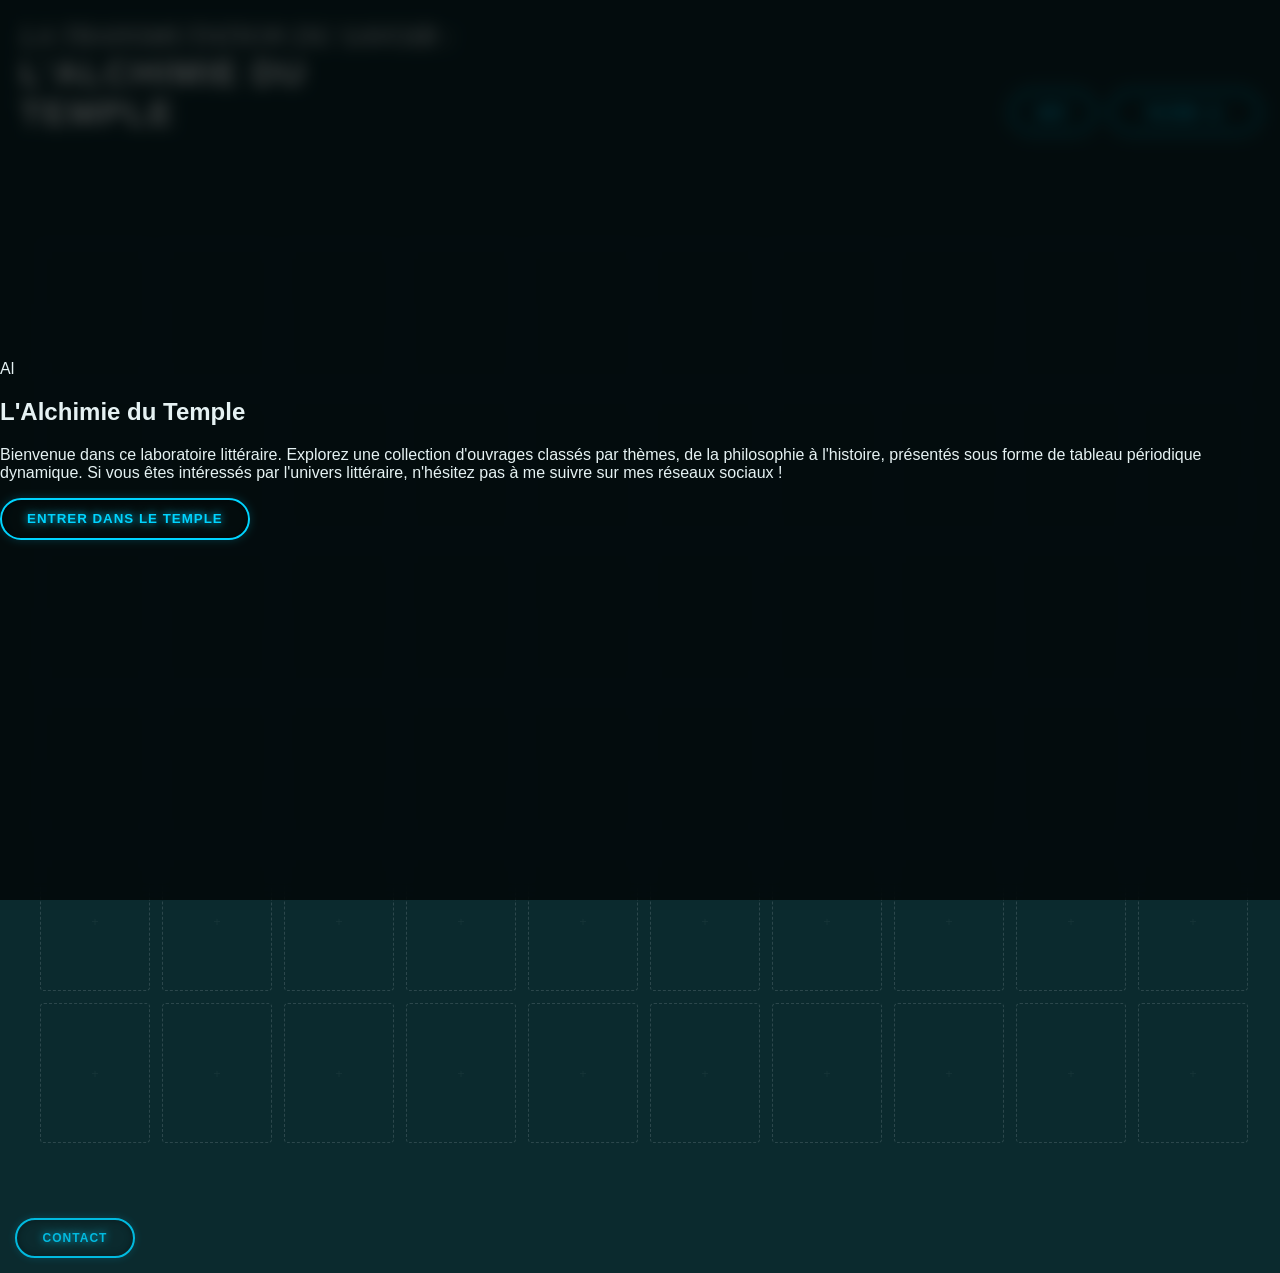
==== commit 572f87d8: "Update index.html" ====
--- a/index.html
+++ b/index.html
@@ -3,54 +3,63 @@
 <head>
   <meta charset="UTF-8">
   <meta name="viewport" content="width=device-width, initial-scale=1.0">
-  <title>The History Table</title>
+<title>L'Alchimie du Temple | Table Périodique</title>
+<link rel="icon" type="image/png" href="images/a.png">
   <link rel="stylesheet" href="css/style.css">
   <meta name="viewport" content="width=device-width, initial-scale=1.0, maximum-scale=1.0, user-scalable=no">
+  <link href="https://fonts.googleapis.com/css2?family=Cinzel:wght@400;700&family=Space+Mono&display=swap" rel="stylesheet">
 </head>
-
 <body>
-
+  <div id="welcome-modal" class="modal">
+  <div class="welcome-content">
+    <div class="chem-box-welcome">Al</div>
+    <h2>L'Alchimie du Temple</h2>
+    <p>Bienvenue dans ce laboratoire littéraire. Explorez une collection d'ouvrages classés par thèmes, de la philosophie à l'histoire, présentés sous forme de tableau périodique dynamique. Si vous êtes intéressés par l'univers littéraire, n'hésitez pas à me suivre sur mes réseaux sociaux !</p>
+    <button id="close-welcome" class="pill-button">Entrer dans le Temple</button>
+  </div>
+</div>
   <main class="page-content">
-
     <header class="main-header">
       <div class="header-title">
-        <p class="subtitle">The Periodic Table of</p>
-        <h1>HISTORICAL NON-FICTION</h1>
-      </div>
-
+  <p class="subtitle">LA TRANSMUTATION DU SAVOIR :</p>
+  <h1>
+    L'<span class="chem-box">Al</span>chimie du <br class="mobile-break"> 
+    <span class="chem-box">Te</span>mple
+  </h1>
+</div>
       <div class="header-actions">
+   <div id="potion-random" class="potion-container" title="Transmutation Aléatoire">
+  <div class="fiole">
+    <div class="liquide"></div>
+  </div>
+  <div class="bulles"></div>
+</div>
         <button class="pill-button" id="key-button">KEY</button>
-
         <div class="filter-wrapper" id="filter-dropdown">
           <div class="filter-display">
             <span>FILTER:</span>
             <span class="filter-icon">▷</span>
           </div>
-
           <div id="main-panel" class="dropdown-box">
             <div class="dropdown-header">
               <span>FILTER:</span>
               <span class="icon-funnel">▽</span>
             </div>
             <div class="dropdown-divider"></div>
-
             <div class="dropdown-item" data-value="alpha">
               <div class="icon">⇅</div>
               <span>Alphabetical</span>
             </div>
-
             <div class="dropdown-item" data-value="open-categories">
               <div class="icon">⊞</div>
               <span>Categories</span>
               <span style="margin-left:auto;">→</span>
             </div>
-
             <div class="dropdown-item" data-value="rating">
               <div class="icon">★</div>
               <span>Ratings</span>
             </div>
           </div>
-
           <div id="category-panel" class="dropdown-box" style="display:none;">
             <div class="dropdown-header">
               <div id="back-to-main" style="cursor:pointer; display:flex; align-items:center; gap:10px;">
@@ -59,58 +68,48 @@
               </div>
               <span class="icon-funnel">▽</span>
             </div>
-            
             <button id="reset-filter"
               style="width:100%; padding:10px; border-radius:12px; border:2px solid #ffcccc; background:rgba(255,107,107,0.1); color:white; font-weight:800; cursor:pointer; text-transform:uppercase; margin-top:10px;">
               Reset filters
             </button>
-
             <div class="dropdown-divider"></div>
-
             <div class="category-list" style="display:flex; flex-direction:column; gap:15px; margin-bottom:20px;">
               <label class="cat-item nazisme" style="display:flex; justify-content:space-between; align-items:center; cursor:pointer;">
                 <span>Nazisme</span>
                 <input type="checkbox" value="nazisme" class="cat-check">
                 <span class="checkmark" style="width:20px; height:20px; border:2px solid #f26d6d; border-radius:6px;"></span>
               </label>
-
               <label class="cat-item algérie" style="display:flex; justify-content:space-between; align-items:center; cursor:pointer;">
                 <span>Algérie</span>
                 <input type="checkbox" value="algérie" class="cat-check">
                 <span class="checkmark" style="width:20px; height:20px; border:2px solid #00bb06; border-radius:6px;"></span>
               </label>
-
               <label class="cat-item islam" style="display:flex; justify-content:space-between; align-items:center; cursor:pointer;">
                 <span>Islam</span>
                 <input type="checkbox" value="islam" class="cat-check">
                 <span class="checkmark" style="width:20px; height:20px; border:2px solid #00ff8c; border-radius:6px;"></span>
               </label>
-
               <label class="cat-item philosophie" style="display:flex; justify-content:space-between; align-items:center; cursor:pointer;">
                 <span>Philosophie</span>
                 <input type="checkbox" value="philosophie" class="cat-check">
                 <span class="checkmark" style="width:20px; height:20px; border:2px solid #00e5ff; border-radius:6px;"></span>
               </label>
-
               <label class="cat-item art" style="display:flex; justify-content:space-between; align-items:center; cursor:pointer;">
                 <span>Art</span>
                 <input type="checkbox" value="art" class="cat-check">
                 <span class="checkmark" style="width:20px; height:20px; border:2px solid #ffff00; border-radius:6px;"></span>
               </label>
-
               <label class="cat-item europe" style="display:flex; justify-content:space-between; align-items:center; cursor:pointer;">
                 <span>Europe</span>
                 <input type="checkbox" value="europe" class="cat-check">
                 <span class="checkmark" style="width:20px; height:20px; border:2px solid #ff7c1f; border-radius:6px;"></span>
               </label>
             </div>
-
             <button id="apply-filter"
               style="width:100%; padding:12px; border-radius:12px; border:2px solid #00d4ff; background:rgba(0,212,255,0.1); color:white; font-weight:800; cursor:pointer; text-transform:uppercase;">
               Apply
             </button>
           </div>
-
           <div id="rating-panel" class="dropdown-box" style="display:none;">
             <div class="dropdown-header">
               <div id="back-to-main-rating" style="cursor:pointer; display:flex; align-items:center; gap:10px;">
@@ -119,11 +118,8 @@
               </div>
               <span class="icon-funnel">▽</span>
             </div>
-
             <div class="dropdown-divider"></div>
-
             <div class="rating-list" style="display:flex; flex-direction:column; gap:15px; margin-bottom:20px;">
-              
               <label class="rating-item" style="display:flex; justify-content:space-between; align-items:center; cursor:pointer;">
                 <div class="stars-display" style="color:#ffcc00; display:flex; gap:2px;">
                    <svg width="18" height="18" viewBox="0 0 24 24" fill="currentColor"><path d="M12 17.27L18.18 21l-1.64-7.03L22 9.24l-7.19-.61L12 2 9.19 8.63 2 9.24l5.46 4.73L5.82 21z"/></svg>
@@ -137,7 +133,6 @@
                   <span class="checkmark" style="width:20px; height:20px; border:2px solid #ffcc00; border-radius:6px;"></span>
                 </div>
               </label>
-
               <label class="rating-item" style="display:flex; justify-content:space-between; align-items:center; cursor:pointer;">
                 <div class="stars-display" style="color:#ffcc00; display:flex; gap:2px;">
                    <svg width="18" height="18" viewBox="0 0 24 24" fill="currentColor"><path d="M12 17.27L18.18 21l-1.64-7.03L22 9.24l-7.19-.61L12 2 9.19 8.63 2 9.24l5.46 4.73L5.82 21z"/></svg>
@@ -151,7 +146,6 @@
                   <span class="checkmark" style="width:20px; height:20px; border:2px solid #ffcc00; border-radius:6px;"></span>
                 </div>
               </label>
-
               <label class="rating-item" style="display:flex; justify-content:space-between; align-items:center; cursor:pointer;">
                 <div class="stars-display" style="color:#ffcc00; display:flex; gap:2px;">
                    <svg width="18" height="18" viewBox="0 0 24 24" fill="currentColor"><path d="M12 17.27L18.18 21l-1.64-7.03L22 9.24l-7.19-.61L12 2 9.19 8.63 2 9.24l5.46 4.73L5.82 21z"/></svg>
@@ -165,7 +159,6 @@
                   <span class="checkmark" style="width:20px; height:20px; border:2px solid #ffcc00; border-radius:6px;"></span>
                 </div>
               </label>
-
               <label class="rating-item" style="display:flex; justify-content:space-between; align-items:center; cursor:pointer;">
                 <div class="stars-display" style="color:#ffcc00; display:flex; gap:2px;">
                    <svg width="18" height="18" viewBox="0 0 24 24" fill="currentColor"><path d="M12 17.27L18.18 21l-1.64-7.03L22 9.24l-7.19-.61L12 2 9.19 8.63 2 9.24l5.46 4.73L5.82 21z"/></svg>
@@ -179,7 +172,6 @@
                   <span class="checkmark" style="width:20px; height:20px; border:2px solid #ffcc00; border-radius:6px;"></span>
                 </div>
               </label>
-
               <label class="rating-item" style="display:flex; justify-content:space-between; align-items:center; cursor:pointer;">
                 <div class="stars-display" style="color:#ffcc00; display:flex; gap:2px;">
                    <svg width="18" height="18" viewBox="0 0 24 24" fill="currentColor"><path d="M12 17.27L18.18 21l-1.64-7.03L22 9.24l-7.19-.61L12 2 9.19 8.63 2 9.24l5.46 4.73L5.82 21z"/></svg>
@@ -193,27 +185,21 @@
                   <span class="checkmark" style="width:20px; height:20px; border:2px solid #ffcc00; border-radius:6px;"></span>
                 </div>
               </label>
-
-            </div>
-
+            </div>
             <button id="apply-rating" class="pill-button" style="width:100%">Apply</button>
             <button id="reset-rating" class="pill-button" style="width:100%; margin-top:10px; border-color:#ffcccc; color:#ffcccc;">Reset</button>
           </div>
         </div>
       </div>
     </header>
-
     <div class="table-scroll-area">
       <main class="table" id="book-table"></main>
     </div>
-
   </main>
-
-  <footer class="main-footer">
-    <button class="pill-button footer-pill" id="contact-btn">Contact Us</button>
-    <div class="pagination">Page 1 / 5</div>
-  </footer>
-
+<footer class="main-footer">
+  <span class="footer-copy">© 2026 L'Alchimie du Temple. All rights reserved.</span>
+  <button id="contact-btn" class="pill-button footer-pill">Contact</button>
+</footer>
   <div id="book-modal" class="modal hidden">
     <div class="modal-content">
       <span id="close-modal">&times;</span>
@@ -241,7 +227,6 @@
     <span><strong>PAGES</strong> <span id="modal-pages-main">462</span></span>
     <span><strong>PUBLISHED</strong> <span id="modal-year-main">2023</span></span>
   </div>
-  
   <a href="#" id="btn-buy-book" class="btn-buy-now">
     ACHETER
     <span class="buy-icon">🛒</span>
@@ -251,7 +236,6 @@
       </div>
     </div>
   </div>
-
   <div id="contact-modal" class="modal hidden">
     <div class="modal-content contact-modal">
       <span class="close-modal" id="close-contact">&times;</span>
@@ -265,12 +249,10 @@
       </form>
     </div>
   </div>
-
   <script type="text/javascript" src="https://cdn.jsdelivr.net/npm/@emailjs/browser@4/dist/email.min.js"></script>
   <div id="key-modal" class="modal hidden">
   <div class="key-modal-content">
     <div id="close-key">✕</div>
-    
     <div class="key-preview-card">
       <div class="preview-top">
         <span>Page #</span>
@@ -279,7 +261,6 @@
       <div class="preview-symbol">Symbol</div>
       <div class="preview-title">Book Title</div>
     </div>
-
     <div class="key-grid">
       <div class="key-item key-algérie"><span class="key-number">01</span><span class="key-label">Algérie</span></div>
       <div class="key-item key-nazisme"><span class="key-number">02</span><span class="key-label">Nazisme</span></div>
--- a/css/style.css
+++ b/css/style.css
@@ -1305,7 +1305,19 @@
     text-overflow: ellipsis;
     width: 100%;
   }
-
+#btn-buy-book {
+  width: 100% !important;
+  height: 45px !important;
+  display: inline-flex !important; /* Pour contrer le display:none si besoin */
+  justify-content: center !important;
+  align-items: center !important;
+  background-color: #ff9900 !important; /* Couleur Amazon Orange */
+  color: #000 !important;
+  font-weight: 800 !important;
+  border-radius: 10px !important;
+  text-decoration: none !important;
+  margin-top: 15px !important;
+}
 }
 
 /* Animation d'apparition légère */
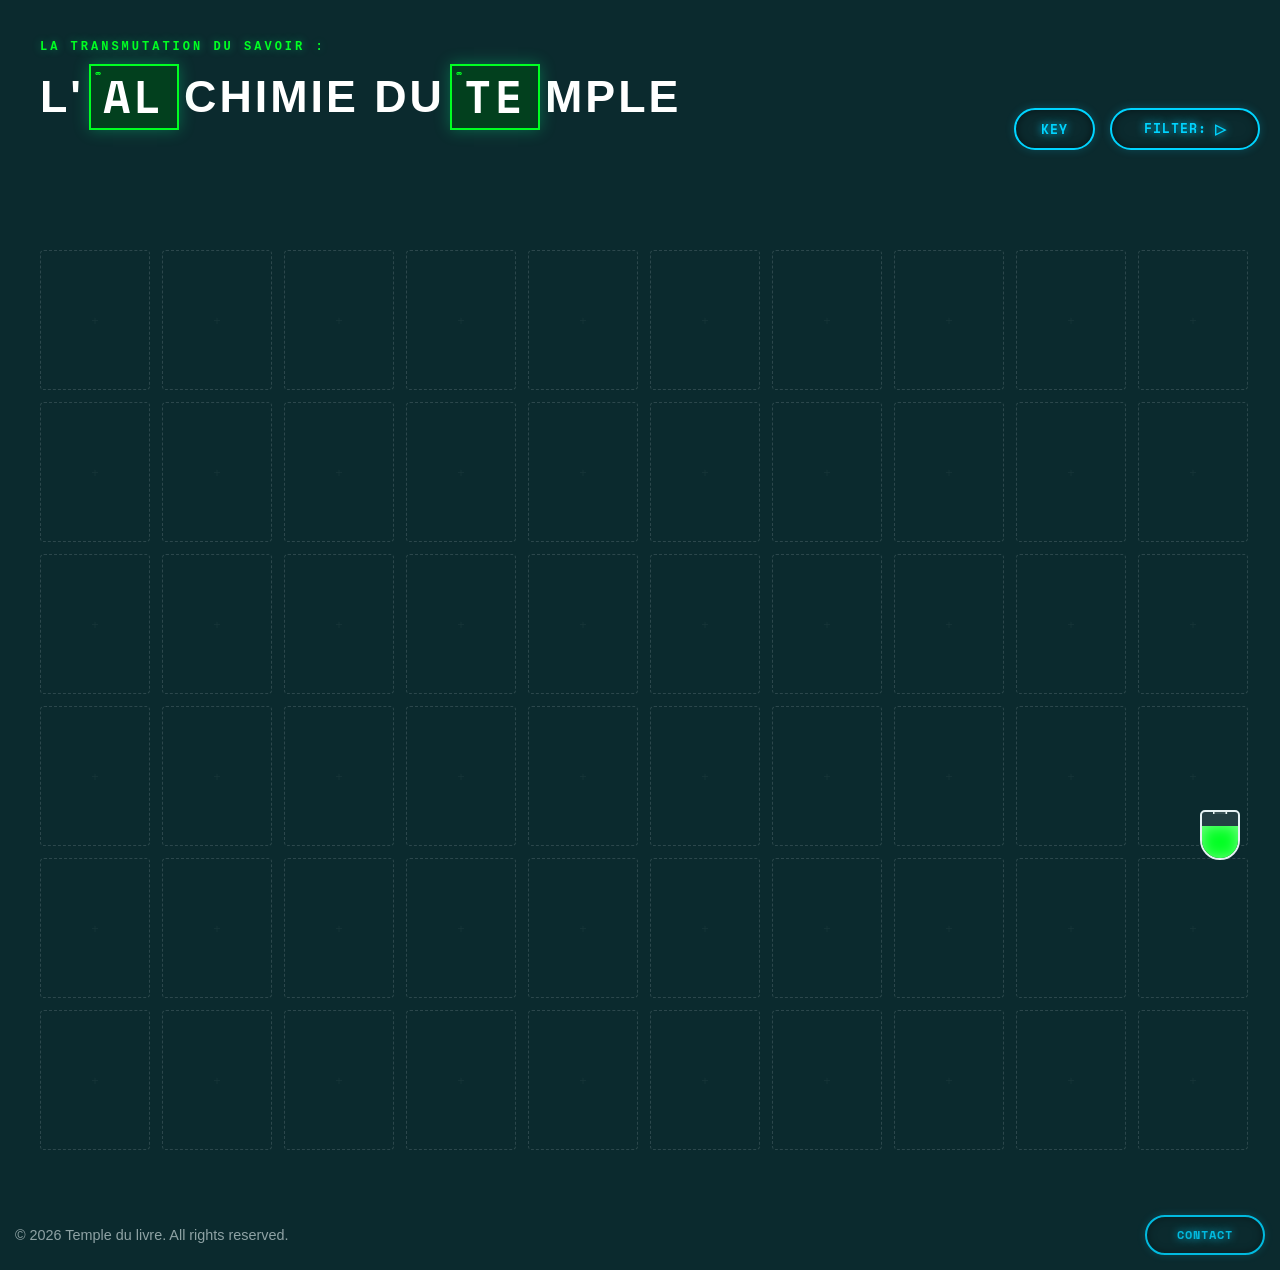
==== commit ae09b34b: "Update index.html" ====
--- a/index.html
+++ b/index.html
@@ -197,7 +197,7 @@
     </div>
   </main>
 <footer class="main-footer">
-  <span class="footer-copy">© 2026 L'Alchimie du Temple. All rights reserved.</span>
+  <span class="footer-copy">© 2026 Temple du livre. All rights reserved.</span>
   <button id="contact-btn" class="pill-button footer-pill">Contact</button>
 </footer>
   <div id="book-modal" class="modal hidden">
@@ -222,6 +222,31 @@
           <p id="modal-description-main" class="modal-description"></p>
         </div>
       </div>
+<div class="reaction-section">
+  <p class="reaction-title">TRANSFORMATION DE L'ESPRIT :</p>
+  <div class="reaction-buttons">
+  <button class="react-btn like" id="btn-like">
+    <svg class="icon-svg" viewBox="0 0 24 24" fill="none" stroke="currentColor">
+      <circle cx="12" cy="12" r="5"></circle>
+      <line x1="12" y1="1" x2="12" y2="3"></line>
+      <line x1="12" y1="21" x2="12" y2="23"></line>
+      <line x1="4.22" y1="4.22" x2="5.64" y2="5.64"></line>
+      <line x1="18.36" y1="18.36" x2="19.78" y2="19.78"></line>
+      <line x1="1" y1="12" x2="3" y2="12"></line>
+      <line x1="21" y1="12" x2="23" y2="12"></line>
+      <line x1="4.22" y1="19.78" x2="5.64" y2="18.36"></line>
+      <line x1="18.36" y1="5.64" x2="19.78" y2="4.22"></line>
+    </svg>
+    <span class="count" id="count-like">0</span>
+  </button>
+  
+  <button class="react-btn dislike" id="btn-dislike">
+    <svg class="icon-svg" viewBox="0 0 24 24" fill="none" stroke="currentColor">
+      <path d="M21 12.79A9 9 0 1 1 11.21 3 7 7 0 0 0 21 12.79z"></path>
+    </svg>
+    <span class="count" id="count-dislike">0</span>
+  </button>
+</div>
      <div class="modal-footer-action">
   <div class="modal-stats-info">
     <span><strong>PAGES</strong> <span id="modal-pages-main">462</span></span>
@@ -271,6 +296,7 @@
     </div>
   </div>
 </div>
-  <script src="js/script.js"></script>
+  <div id="hover-overlay"></div>
+  <script type="module" src="js/script.js"></script>
 </body>
 </html>
--- a/css/style.css
+++ b/css/style.css
@@ -27,20 +27,88 @@
   margin-bottom: 50px;
   padding-bottom: 20px;
 }
+:root {
+  --glow-color: #00ff22; 
+  --bg-dark: #0a0a0a;
+}
+.header-title {
+  display: flex;
+  flex-direction: column;
+  align-items: flex-start; 
+  gap: 10px;
+  padding: 20px;
+  font-family: 'Cinzel', serif;
+  letter-spacing: 3px;
+}
 .header-title .subtitle {
-  font-family: 'Georgia', serif;
-  font-style: italic;
-  font-size: 1.8rem;
+  font-family: 'Courier New', monospace; 
+  font-size: 0.75rem;
+  font-weight: bold;
+  letter-spacing: 3px;
+  color: var(--glow-color);
+  text-shadow: 0 0 8px rgba(0, 255, 140, 0.4);
   margin: 0;
-  color: #e6f2f3;
+  text-transform: uppercase;
 }
 .header-title h1 {
-  font-size: 2.2rem;
+  font-family: 'Arial Black', sans-serif;
+  font-size: 2.8rem; 
+  color: #fff;
   margin: 0;
-  letter-spacing: 2px;
   text-transform: uppercase;
-}
-
+  display: flex;
+  align-items: center;
+  flex-wrap: wrap; 
+  gap: 5px;
+  line-height: 1.2;
+}
+.chem-box {
+  background-color: rgba(0, 71, 27, 0.8);
+  color: #fff;
+  padding: 4px 12px;
+  border: 2px solid var(--glow-color);
+  box-shadow: 0 0 15px rgba(0, 255, 140, 0.3);
+  display: inline-flex;
+  font-weight: 900;
+  position: relative;
+  font-family: 'Space Mono', monospace; /* Un look scientifique/labo */
+}
+.chem-box::before {
+  content: '∞'; 
+  position: absolute;
+  top: 2px;
+  left: 4px;
+  font-size: 0.6rem;
+  color: var(--glow-color);
+}
+.mobile-break {
+  display: none;
+}
+@media (max-width: 768px) {
+  .header-title {
+    padding: 15px;
+    align-items: center; 
+    text-align: center;
+  }
+.mobile-break {
+    display: block; 
+    content: "";
+    margin-top: 10px; 
+  }
+.header-title h1 {
+    font-size: 1.6rem;
+    justify-content: center; 
+    display: block; 
+    text-align: center;
+    line-height: 1.4;
+  }
+
+ .chem-box {
+    display: inline-flex; 
+    vertical-align: middle;
+  }
+  
+}
 .header-actions {
   display: flex;
   gap: 15px;
@@ -50,12 +118,13 @@
   --dynamic-color: #00d4ff; 
 }
 .pill-button, .filter-wrapper {
-  position: relative; /* Crucial pour le menu flottant */
+  position: relative; 
   background: transparent;
   border: 2px solid var(--dynamic-color);
   color: var(--dynamic-color);
   border-radius: 30px;
   text-transform: uppercase;
+  font-family: 'Space Mono', monospace; /* Un look scientifique/labo */
   font-weight: 800;
   letter-spacing: 1px;
   text-shadow: 0 0 8px var(--dynamic-color);
@@ -67,7 +136,7 @@
   align-items: center;
   justify-content: center;
   box-sizing: border-box;
-  padding: 0 25px; /* Largeur interne pour KEY */
+  padding: 0 25px; 
 }
 .pill-button:hover, 
 .filter-wrapper:hover {
@@ -81,18 +150,19 @@
   align-items: center;
   gap: 8px;
   white-space: nowrap;
-    font-size: 0.8rem; /* Ajuste cette valeur (0.75rem ou 0.8rem) selon ton goût */
+    font-size: 0.8rem; 
+    cursor:pointer;
+    touch-action: manipulation;
 }
 .filter-icon {
-  display: inline-block; /* Indispensable pour que la rotation fonctionne */
-  transition: transform 0.3s ease; /* Définit la vitesse et le style du mouvement */
+  display: inline-block; 
+  transition: transform 0.3s ease; 
   font-size: 0.9rem;
   color: inherit;
 }
 .filter-wrapper.active .filter-icon {
-  transform: rotate(90deg); /* La flèche tourne vers le bas */
-}
-
+  transform: rotate(90deg); 
+}
 .dropdown-box.show {
   display: block !important;
 }
@@ -116,26 +186,24 @@
   font-size: 1.2rem;
   width: 20px;
 }
-
 .table-scroll-area {
-  flex: 1;                /* Prend tout l'espace libre au milieu */
+  flex: 1;                
   width: 100%;
-  overflow-x: auto;       /* Permet de glisser à droite */
-  overflow-y: hidden;     /* Pas de scroll haut/bas ici */
-  padding: 20px 0;
-  scrollbar-width: none;  /* Pour Firefox */
-  -ms-overflow-style: none;  /* Pour Edge/IE */
+  overflow-x: scroll;       
+  overflow-y: hidden;     
+  padding: 10px 0;
+  scrollbar-width: none;  
+  -ms-overflow-style: none;  
 }
 .table-scroll-area::-webkit-scrollbar {
-  display: none;          /* La barre bleue disparaît totalement */
+  display: none;          
 }
 .table {
   display: grid;
-  /* On fixe le nombre de colonnes pour garder l'aspect "Table Périodique" */
   grid-template-columns: repeat(12, 110px); 
   grid-auto-rows: 140px;    
   gap: 12px;
-  width: max-content; /* Important pour que le scroll-area fonctionne */
+  width: max-content; 
   margin: 0 auto;
   padding: 20px;
 }
@@ -152,7 +220,7 @@
   display: flex;
   flex-direction: column;
   padding: 10px 8px;
-  background-color: #0b2a2e; /* Fond solide pour éviter la transparence sur le blur */
+  background-color: #0b2a2e; 
   transition: all 0.3s cubic-bezier(0.4, 0, 0.2, 1);
   cursor: pointer;
   z-index: 1;
@@ -190,9 +258,9 @@
 .cell::after {
   content: "";
   position: absolute;
-  top: 12px;       /* Ajusté pour être bien aligné avec ton chiffre 5 */
+  top: 12px;       
   right: 12px;
-  width: 8px;      /* Taille légèrement réduite */
+  width: 8px;      
   height: 8px;
   background-color: currentColor; 
   border-radius: 50%;
@@ -203,12 +271,12 @@
 }
 .cell:hover::after {
   transform: scale(1.1);
-  box-shadow: 0 0 5px currentColor; /* La lueur ne revient qu'un peu au survol */
+  box-shadow: 0 0 5px currentColor; 
 }
 .empty-cell {
   width: 110px;
   height: 140px;
-  border: 1px dashed rgba(230, 242, 243, 0.15); /* Pointillés discrets */
+  border: 1px dashed rgba(230, 242, 243, 0.15); 
   box-sizing: border-box;
   border-radius: 4px;
   position: relative;
@@ -236,18 +304,18 @@
   justify-content: center;
   align-items: center;
   z-index: 20000;
-  cursor: pointer; /* Le curseur devient une main sur le fond sombre */
+  cursor: pointer; 
 }
 .modal-content {
   background: linear-gradient(135deg, rgba(30, 70, 75, 0.98), rgba(15, 40, 45, 0.98));
-  width: 650px; /* Légèrement plus large pour l'aisance */
+  width: 650px; 
   padding: 20px;
   border-radius: 20px;
   border: 1px solid rgba(255, 255, 255, 0.2);
   position: relative;
   color: white;
   box-shadow: 0 25px 50px rgba(0,0,0,0.6);
-  cursor: default; /* Le curseur redevient normal sur la carte pour ne pas tromper l'utilisateur */
+  cursor: default; 
 } 
 .modal-footer-action {
   display: flex;
@@ -259,18 +327,18 @@
 }
 .modal-stats-info {
   display: flex;
-  gap: 30px; /* Espace augmenté entre les deux blocs */
+  gap: 30px; 
   color: rgba(230, 242, 243, 0.7);
 }
 .modal-stats-info span {
-  font-size: 1.1rem; /* Taille augmentée (était à 0.75rem) */
+  font-size: 1.1rem; 
   letter-spacing: 0.5px;
 }
 .modal-stats-info strong {
-  color: #00d4ff; /* Utilise ta couleur néon pour les libellés */
+  color: #00d4ff; 
   margin-right: 8px;
   font-weight: 800;
-  font-size: 0.9rem; /* Les titres restent légèrement plus petits pour le style */
+  font-size: 0.9rem; 
 }
 #modal-pages-main, 
 #modal-year-main {
@@ -278,7 +346,7 @@
   font-weight: 600;
 }
 .btn-buy-now {
-  background: #00d4ff; /* Ton bleu néon */
+  background: #00d4ff; 
   color: #0b2a2e;
   padding: 10px 20px;
   border-radius: 8px;
@@ -318,19 +386,16 @@
     max-width: 180px;
   }
 }
-
-
-
 #close-modal {
   position: absolute;
   top: 20px;
-  right: 25px;       /* Le force à rester à droite */
+  right: 25px;       
   font-size: 35px;
   line-height: 1;
   color: white;
   cursor: pointer;
   opacity: 0.5;
-  z-index: 100;      /* S'assure qu'il est au-dessus de tout */
+  z-index: 100;      
   transition: opacity 0.2s;
   background: rgba(0, 0, 0, 0.2); 
   width: 30px;
@@ -340,16 +405,14 @@
   justify-content: center;
   border-radius: 50%;
 }
-
 #close-modal:hover {
-  opacity: 1;        /* Devient brillant au survol */
+  opacity: 1;        
 }
 .modal-body { 
   display: flex; 
   gap: 25px; 
   align-items: flex-start; 
 }
-
 .modal-left { 
   width: 250px; 
   flex-shrink: 0;
@@ -357,7 +420,6 @@
   flex-direction: column; 
   gap: 20px; 
 }
-
 #modal-img-main { 
     width: 100%; 
     height: auto;
@@ -376,20 +438,17 @@
   color: white;
   transition: all 0.3s ease;
 }
-
 .modal-right {
   display: flex;
   flex-direction: column;
   align-items: flex-start;
 }
-
 .modal-header-row {
   display: flex;
   align-items: center;
   gap: 15px;
   margin-bottom: 5px;
 }
-
 #modal-title-main {
   display: inline;          
   font-size: 1.5rem;
@@ -411,7 +470,6 @@
   margin-left: auto;
   box-shadow: 0 4px 15px rgba(0,0,0,0.2);
   flex-shrink: 0;
-
   text-shadow: 
     -0.5px -0.5px 0 #000, 
      0.5px -0.5px 0 #000, 
@@ -423,7 +481,6 @@
   opacity: 0.7; 
   margin-bottom: 30px; 
 }
-
 .modal-rating-row {
   display: flex;
   align-items: center;
@@ -435,7 +492,6 @@
   margin-bottom: 20px;
   box-sizing: border-box; /
 }
-
 #modal-badge-main {
   margin-left: 10px; 
   white-space: nowrap; 
@@ -443,7 +499,6 @@
   font-size: 0.75rem;
   padding: 6px 12px;
 }
-
 .big-rating { 
   font-size: 3rem; 
   font-weight: 800; 
@@ -459,7 +514,6 @@
   max-height: 150px;    
   overflow-y: auto;     
   padding-right: 10px;
-
   scrollbar-width: none;     
   -ms-overflow-style: none;    
 }
@@ -468,12 +522,10 @@
   display: none;
 }
 .btn-buy-book { display: none; }
-
 .btn-buy-book:hover {
   background-color: #e67e22;
   transform: translateY(-2px);
 }
-
 .modal-stats-grid {
   display: grid;
   grid-template-columns: repeat(3, 1fr);
@@ -499,7 +551,6 @@
   will-change: left, top; 
   transition: opacity 0.2s ease-out;
 }
-
 .hover-header { 
   display: flex; 
   justify-content: space-between; 
@@ -524,7 +575,7 @@
   color: rgba(230, 242, 243, 0.9);
   margin-bottom: 15px;
   display: -webkit-box;
-  -webkit-line-clamp: 01; 
+  -webkit-line-clamp: 1;
   -webkit-box-orient: vertical;
   overflow: hidden;
 }
@@ -602,12 +653,10 @@
   gap: 4px;
   pointer-events: none; 
 }
-
 .stars-display svg {
   transition: all 0.3s ease;
-  color: var(--gold); /* Couleur pour les contours (stroke) */
-}
-
+  color: var(--gold); 
+}
 .checkmark {
   display: inline-block;
   width: 20px;
@@ -618,7 +667,6 @@
   position: relative;
   transition: all 0.2s ease;
 }
-
 .rating-check {
   position: absolute;
   opacity: 0;
@@ -640,7 +688,6 @@
   font-weight: 900;
   font-size: 14px;
 }
-
 .filter-wrapper {
   position: relative;       
   display: inline-flex;      
@@ -711,12 +758,10 @@
   display: flex;
   align-items: center;
   justify-content: center;
-  border-radius: 8px; /* Le look "App icon" de ta capture */
+  border-radius: 8px; 
   font-size: 1.1rem;
-  flex-shrink: 0; /* Empêche l'icône de s'écraser */
-}
-
-/* Conteneur de la ligne dans le filtre */
+  flex-shrink: 0; 
+}
 #sub-categories .dropdown-item {
   font-size: 0.9rem;
   padding: 10px 12px;
@@ -724,10 +769,8 @@
   display: flex;
   justify-content: space-between; 
   align-items: center;
-  cursor: pointer; /* La main apparaît sur toute la ligne */
-}
-
-/* Texte des catégories */
+  cursor: pointer; 
+}
 #sub-categories .dropdown-item label {
   color: #ffffff !important;
   text-shadow: none !important; 
@@ -735,57 +778,39 @@
   flex-grow: 1;
   text-transform: uppercase;
   font-weight: 500;
-  margin: 0; /* Évite les décalages */
-}
-
-/* La checkbox */
+  margin: 0; 
+}
 .cat-check {
   cursor: pointer;
   width: 18px;
   height: 18px;
   accent-color: var(--dynamic-color);
-  margin-left: 15px; /* Espace entre le texte et la case */
-}
-/* Néon pour chaque catégorie selon sa couleur */
+  margin-left: 15px; 
+}
 .cat-item span:first-child {
   font-weight: 600;
   text-transform: uppercase;
   --outline: -0.5px -0.5px 0 #000, 0.5px -0.5px 0 #000, -0.5px 0.5px 0 #000, 0.5px 0.5px 0 #000;
   transition: text-shadow 0.3s ease;
 }
-
-/* Nazisme */
 .cat-item.nazisme span:first-child { color: #f26d6d; text-shadow: var(--outline), 0 0 3px #f26d6d; }
 .cat-item.nazisme:hover span:first-child { text-shadow: var(--outline), 0 0 12px #f26d6d; }
-
-/* Algérie */
 .cat-item.algérie span:first-child { color: #00bb06; text-shadow: var(--outline), 0 0 3px #00bb06; }
 .cat-item.algérie:hover span:first-child { text-shadow: var(--outline), 0 0 12px #00bb06; }
-
-/* Islam */
 .cat-item.islam span:first-child { color: #00ff8c; text-shadow: var(--outline), 0 0 3px #00ff8c; }
 .cat-item.islam:hover span:first-child { text-shadow: var(--outline), 0 0 12px #00ff8c; }
-
-/* Philosophie */
 .cat-item.philosophie span:first-child { color: #00e5ff; text-shadow: var(--outline), 0 0 3px #00e5ff; }
 .cat-item.philosophie:hover span:first-child { text-shadow: var(--outline), 0 0 12px #00e5ff; }
-
-/* Art */
 .cat-item.art span:first-child { color: #ffff00; text-shadow: var(--outline), 0 0 3px #ffff00; }
 .cat-item.art:hover span:first-child { text-shadow: var(--outline), 0 0 12px #ffff00; }
-
-/* Europe */
 .cat-item.europe span:first-child { color: #ff7c1f; text-shadow: var(--outline), 0 0 3px #ff7c1f; }
 .cat-item.europe:hover span:first-child { text-shadow: var(--outline), 0 0 12px #ff7c1f; }
-
 .cat-item input {
   display: none;
 }
 .cat-item .checkmark {
   position: relative;
 }
-
-/* le ✓ */
 .cat-item .checkmark::after {
   content: "✓";
   position: absolute;
@@ -797,12 +822,9 @@
   color: white;
   opacity: 0;
 }
-
-/* quand c’est coché */
 .cat-item input:checked + .checkmark {
   background-color: #f26d6d;
 }
-
 .cat-item input:checked + .checkmark::after {
   opacity: 1;
 }
@@ -811,8 +833,6 @@
 .cat-item.islam { color: #00ff8c; }
 .cat-item.philosophie { color: #00e5ff; }
 .cat-item.art { color: #ffff00; }
-
-
 .cat-item input:checked + .checkmark {
   background-color: currentColor;
   border-color: currentColor;
@@ -821,29 +841,39 @@
   text-shadow: 0 0 12px currentColor,
                0 0 25px currentColor;
 }
-
-
-
 .main-footer {
-  flex-shrink: 0;         /* Empêche le footer d'être écrasé */
-  padding: 16px 24px;
-  display: flex;
-  justify-content: space-between;
-  align-items: center;
+  display: flex;
+  justify-content: center;
+  align-items: center;
+  padding: 20px 40px;
+  width: 100%;             /* Force la largeur totale */
+  max-width: 100vw;        /* Empêche le débordement */
+  box-sizing: border-box;
+  position: relative;      /* Utile selon ton layout global */
+  padding: 15px 0 ;
+}
+.copyright {
+  flex: 1;                /* Prend l'espace disponible à gauche */
+  text-align: left;
+}
+/* Style par défaut (PC) */
+.footer-copy {
+  display: inline; /* Le copyright est visible */
+  opacity: 0.6;
   font-size: 0.9rem;
-  color: rgba(230, 242, 243, 0.6);
-}
-/* --- FOOTER CONTACT PILL --- */
+}
+#contact-btn {
+  margin-left: auto;      /* Pousse le bouton vers la droite */
+  flex-shrink: 0;         /* Empêche le bouton de rétrécir */
+}
 .footer-pill {
-  height: 36px;              /* Un peu plus fin que KEY */
+  height: 36px;              
   padding: 0 20px;
   font-size: 0.75rem;
   letter-spacing: 1px;
   box-shadow: inset 0 0 8px rgba(0, 0, 0, 0.4),
               0 0 8px rgba(0, 212, 255, 0.2);
 }
-
-/* Hover identique à KEY */
 .footer-pill:hover {
   background: var(--dynamic-color);
   color: #0b2a2e;
@@ -852,29 +882,24 @@
 .main-footer .footer-pill {
   opacity: 0.85;
 }
-
 .main-footer .footer-pill:hover {
   opacity: 1;
 }
-/* CONTACT MODAL */
 .contact-modal {
   max-width: 420px;
   width: 90%;
   padding: 24px;
   text-align: center;
 }
-
 .contact-modal h2 {
   margin-bottom: 20px;
   letter-spacing: 2px;
 }
-
 .contact-form {
   display: flex;
   flex-direction: column;
   gap: 14px;
 }
-
 .contact-form input,
 .contact-form textarea {
   background: rgba(255,255,255,0.05);
@@ -884,14 +909,12 @@
   color: white;
   font-size: 0.9rem;
 }
-
 .contact-form input:focus,
 .contact-form textarea:focus {
   outline: none;
   border-color: var(--dynamic-color);
   box-shadow: 0 0 8px var(--dynamic-color);
 }
-
 .close-modal {
   position: absolute;
   top: 12px;
@@ -899,31 +922,19 @@
   cursor: pointer;
   font-size: 1.4rem;
 }
-/* --- LE FOND DE LA MODAL (Version Ultra-Transparente) --- */
 .key-modal-content {
-  /* On baisse l'opacité à 0.15 ou 0.2 pour un effet presque invisible */
   background: rgba(101, 237, 255, 0.087); 
-  
-  /* On augmente le flou pour que le contenu derrière reste lisible sans masquer le design */
   backdrop-filter: blur(30px) saturate(150%);       
   -webkit-backdrop-filter: blur(30px) saturate(150%);
-  
   padding: 60px 40px;
   border-radius: 30px;
-  
-  /* On garde une bordure fine pour définir les contours de la vitre */
   border: 1px solid rgb(255, 255, 255);
-  
   width: 90%;
   max-width: 900px;
   position: relative;
-  
-  /* Une ombre plus diffuse pour l'impression de lévitation */
   box-shadow: 0 40px 100px #4dacff38;
   color: rgb(255, 253, 253);
 }
-
-/* --- LE BOUTON FERMER (X) --- */
 #close-key {
   position: absolute;
   top: 30px;
@@ -941,37 +952,25 @@
   box-shadow: 0 0 15px rgba(0, 229, 255, 0.3);
   transition: all 0.3s ease;
 }
-
 #close-key:hover {
   background: #00e5ff;
   color: #0b2a2e;
   box-shadow: 0 0 25px #00e5ff;
 }
-
-/* --- CARTE CENTRALE (PREVIEW) - VERSION COMPACTE --- */
 .key-preview-card {
-  /* On réduit la taille globale */
   width: 200px; 
   height: 260px;
-  
-  /* Centrage avec une marge basse plus raisonnable */
   margin: 0 auto 30px; 
-  
-  background: rgba(255, 255, 255, 0.03); /* Très léger fond pour la structure */
-  border: 1.5px solid rgba(0, 229, 255, 0.5); /* Bordure plus fine */
+  background: rgba(255, 255, 255, 0.03); 
+  border: 1.5px solid rgba(0, 229, 255, 0.5); 
   border-radius: 12px;
-  
-  /* Flexbox pour éviter que le texte se mélange */
   display: flex;
   flex-direction: column;
   justify-content: space-between; 
   padding: 15px;
   position: relative;
-  
   box-shadow: 0 0 20px rgba(0, 229, 255, 0.15);
 }
-
-/* On ajuste les textes du haut (Page # / Category) */
 .preview-top {
   display: flex;
   justify-content: space-between;
@@ -980,20 +979,16 @@
   letter-spacing: 1px;
   opacity: 0.5;
 }
-
-/* LE SYMBOLE : On réduit la taille et on enlève la grosse marge */
 .preview-symbol {
-  font-size: 2.8rem; /* Plus petit (était 4rem) */
+  font-size: 2.8rem; 
   font-weight: 700;
   text-align: center;
-  flex-grow: 1; /* Prend l'espace disponible au centre sans pousser le reste */
+  flex-grow: 1; 
   display: flex;
   align-items: center;
   justify-content: center;
   text-shadow: 0 0 15px rgba(0, 229, 255, 0.4);
 }
-
-/* LE TITRE EN BAS */
 .preview-title {
   font-size: 0.8rem;
   text-align: center;
@@ -1001,32 +996,26 @@
   padding-top: 10px;
   opacity: 0.8;
 }
-
-/* --- GRILLE DES BADGES (KEY ITEMS) --- */
 .key-grid {
   display: grid;
   grid-template-columns: repeat(3, 1fr);
-  gap: 15px; /* On réduit l'espace entre les badges */
-  max-width: 600px; /* On limite la largeur totale de la grille */
+  gap: 15px; 
+  max-width: 600px; 
   margin: 0 auto;
 }
-
 .key-item {
   display: flex;
   flex-direction: column;
-  padding: 10px 15px; /* Plus compact */
+  padding: 10px 15px; 
   border-radius: 18px;
   position: relative;
   overflow: hidden;
   border: 1px solid rgba(255, 255, 255, 0.2);
   transition: transform 0.3s ease;
 }
-
 .key-item:hover {
   transform: scale(1.05);
 }
-
-/* Effet de lueur interne sur les badges */
 .key-item::before {
   content: "";
   position: absolute;
@@ -1034,21 +1023,17 @@
   background: linear-gradient(135deg, rgba(255,255,255,0.2) 0%, transparent 100%);
   pointer-events: none;
 }
-
 .key-number {
- font-size: 1.5rem; /* Réduit (était 2.2rem) */
+ font-size: 1.5rem; 
   font-weight: 800;
   line-height: 1;
   margin-bottom: 5px;
 }
-
 .key-label {
   font-size: 0.9rem;
   font-weight: 600;
   text-transform: capitalize;
 }
-
-/* --- COULEURS NÉON --- */
 .key-algérie { 
     background: rgba(0, 187, 6, 0.928); 
     box-shadow: 0 0 20px rgba(0, 187, 6, 0.4); 
@@ -1073,41 +1058,30 @@
     background: rgba(255, 255, 0, 0.871); 
     box-shadow: 0 0 20px rgba(255, 255, 0, 0.618);
     border-color: #ffff80;
-    color: #0b2a2e; /* Texte sombre pour le jaune */
+    color: #0b2a2e; 
 }
 .key-philosophie { 
     background: rgba(0, 229, 255, 0.841); 
     box-shadow: 0 0 20px rgba(0, 229, 255, 0.4);
     border-color: #80f3ff;
 }
-/* ============================================================
-   VERSION MOBILE (UNIQUE ET NETTOYÉE)
-   ============================================================ */
 @media (max-width: 768px) {
-  
-  /* --- STRUCTURE GLOBALE --- */
   .page-content {
     padding: 10px !important;
   }
-
   .main-header {
     flex-direction: column !important;
     align-items: center !important;
     gap: 15px !important;
     margin-bottom: 20px !important;
   }
-
-  /* --- GRILLE : CORRECTION DES TAILLES INÉGALES --- */
   .table-scroll-area {
-    overflow-x: hidden !important; /* Plus de scroll horizontal sur mobile */
+    overflow-x: auto !important; 
     padding: 10px 0 !important;
   }
-
   .table {
     display: grid !important;
-    /* On force 3 colonnes strictement identiques */
     grid-template-columns: repeat(3, minmax(0, 1fr)) !important; 
-    /* On force chaque ligne à la même hauteur */
     grid-auto-rows: 135px !important; 
     gap: 8px !important;
     width: 100% !important;
@@ -1115,25 +1089,22 @@
     padding: 5px !important;
     margin: 0 !important;
   }
-
-  /* --- CARTES (LOOK PC ADAPTÉ) --- */
   .cell {
     width: 100% !important;
     height: 100% !important;
+    min-height: 135px;
     padding: 8px 4px !important;
     border-width: 2px !important;
     border-radius: 4px !important;
     display: flex !important;
     flex-direction: column !important;
     justify-content: space-between !important;
-    transform: none !important; /* Empêche les bugs de zoom tactile */
-  }
-
+    transform: none !important; 
+  }
   .code {
     font-size: 1.4rem !important;
     margin: 0 !important;
   }
-
   .title {
     font-size: 0.55rem !important;
     line-height: 1.1 !important;
@@ -1143,37 +1114,41 @@
     -webkit-box-orient: vertical !important;
     overflow: hidden !important;
   }
-
-  /* --- INTERFACE : BOUTONS & MODALES --- */
   .header-actions {
-    width: 100% !important;
-    gap: 10px !important;
-    padding: 0 5px !important;
-  }
-
+ width: 100% !important;
+    display: flex !important;
+    flex-direction: column !important; /* Empile les boutons verticalement */
+    align-items: center !important;
+    gap: 12px !important; /* Espace entre les boutons */
+    padding: 0 15px !important;
+  }
   .pill-button, .filter-wrapper {
-    flex: 1 !important;
-    height: 40px !important;
-    font-size: 0.75rem !important;
-    padding: 0 !important;
-  }
+    width: 100% !important; /* Prend toute la largeur disponible */
+    max-width: 280px !important; /* Évite qu'ils soient trop immenses */
+    height: 50px !important; /* Hauteur confortable pour le pouce */
+    font-size: 0.9rem !important; /* Texte plus lisible */
+    display: flex !important;
+    align-items: center !important;
+    justify-content: center !important;
+    border-radius: 25px !important; /* Forme pilule maintenue */
+    flex: none !important; /* Annule le flex: 1 précédent */
+  }
+  
 .modal:has(.contact-modal) {
-    align-items: center !important; /* Centre la box verticalement */
+    align-items: center !important; 
     padding: 20px !important;
   }
-  /* MODALE CONTACT (Version application compacte) */
  .contact-modal {
-    width: 95% !important; /* Presque toute la largeur */
-    max-width: 340px !important; /* Mais reste compacte pour le look App */
+    width: 95% !important; 
+    max-width: 340px !important; 
     background: linear-gradient(145deg, #163a3f, #0b2a2e) !important;
     border: 2px solid var(--dynamic-color) !important;
-    border-radius: 20px !important; /* Coins très arrondis */
+    border-radius: 20px !important; 
     padding: 25px 20px !important;
     position: relative !important;
     box-shadow: 0 20px 50px rgba(0, 0, 0, 0.8) !important;
     animation: modalPop 0.3s cubic-bezier(0.175, 0.885, 0.32, 1.275);
   }
-
 .contact-modal h2 {
     font-size: 1.2rem !important;
     margin-bottom: 20px !important;
@@ -1181,30 +1156,27 @@
     letter-spacing: 1px;
     color: var(--dynamic-color);
   }
-
 .contact-form {
     gap: 12px !important;
   }
 .contact-form textarea {
     background: rgba(255, 255, 255, 0.05) !important;
     border: 1px solid rgba(255, 255, 255, 0.2) !important;
-    border-radius: 12px !important; /* Look arrondi moderne */
+    border-radius: 12px !important; 
     padding: 12px !important;
     font-size: 0.9rem !important;
     color: white !important;
     width: 100% !important;
     box-sizing: border-box !important;
   }
-  contact-form input:focus,
+  .contact-form input:focus,
   .contact-form textarea:focus {
     border-color: var(--dynamic-color) !important;
     background: rgba(255, 255, 255, 0.1) !important;
   }
-
-  /* --- BOUTON ENVOYER (MODALE CONTACT) --- */
   .contact-form button {
-    width: 100% !important; /* Prend toute la largeur de la box */
-    height: 48px !important; /* Un peu plus haut pour un meilleur confort tactile */
+    width: 100% !important; 
+    height: 48px !important; 
     margin-top: 15px !important;
     background: var(--dynamic-color) !important;
     color: #0b2a2e !important;
@@ -1220,34 +1192,35 @@
     align-items: center !important;
     justify-content: center !important;
   }
-
-  /* Effet actif au toucher pour simuler une "vraie" app */
   .contact-form button:active {
     transform: scale(0.98) !important;
     filter: brightness(0.9) !important;
   }
-  /* 6. Bouton de fermeture (X) */
+.footer-copy {
+    display: none !important;
+  }
+.main-footer {
+    display: flex !important;
+    justify-content: center !important;
+    padding: 15px !important;
+    width: 100% !important;
+  }
+
   .close-modal {
     top: 10px !important;
     right: 15px !important;
     font-size: 1.5rem !important;
     opacity: 0.7;
   }
-  /* --- CENTRAGE MODALE KEY (CORRIGÉ) --- */
-  
-  /* On ne touche pas au conteneur .modal global pour éviter de casser le JS */
-  /* On agit directement sur le contenu de la modale KEY */
   .key-modal-content {
     position: fixed !important;
     top: 50% !important;
     left: 50% !important;
-    transform: translate(-50%, -50%) !important; /* Centrage mathématique parfait */
-    
+    transform: translate(-50%, -50%) !important; 
     width: 90% !important;
     max-width: 350px !important;
     max-height: 85vh !important;
     overflow-y: auto !important;
-    
     margin: 0 !important;
     z-index: 20001 !important;
   }
@@ -1268,7 +1241,7 @@
     border-radius: 8px !important;
   }
   .key-preview-card {
-    width: 160px !important; /* Plus petite sur mobile */
+    width: 160px !important; 
     height: 210px !important;
     margin-bottom: 25px !important;
   }
@@ -1276,29 +1249,24 @@
     font-size: 2.2rem !important;
   }
   .key-grid {
-    grid-template-columns: repeat(2, 1fr) !important; /* 2 badges par ligne */
+    grid-template-columns: repeat(2, 1fr) !important; 
     gap: 10px !important;
     max-width: 100% !important;
   }
-
   .key-item {
     padding: 12px 10px !important;
     border-radius: 12px !important;
     align-items: center !important;
     text-align: center !important;
   }
-
   .key-number {
-    font-size: 1.2rem !important; /* Chiffre plus lisible */
+    font-size: 1.2rem !important; 
     margin-bottom: 3px !important;
   }
-
   .key-label {
-    font-size: 0.75rem !important; /* Texte compact */
+    font-size: 0.75rem !important; 
     letter-spacing: 0.5px !important;
   }
-
-  /* Optionnel : Si tu veux que l'item "Philosophie" ne soit pas coupé s'il est long */
   .key-label {
     white-space: nowrap;
     overflow: hidden;
@@ -1308,54 +1276,286 @@
 #btn-buy-book {
   width: 100% !important;
   height: 45px !important;
-  display: inline-flex !important; /* Pour contrer le display:none si besoin */
+  display: inline-flex !important; 
   justify-content: center !important;
   align-items: center !important;
-  background-color: #ff9900 !important; /* Couleur Amazon Orange */
+  background-color: #ff9900 !important; 
   color: #000 !important;
   font-weight: 800 !important;
   border-radius: 10px !important;
   text-decoration: none !important;
   margin-top: 15px !important;
 }
-}
-
-/* Animation d'apparition légère */
+
+}
 @keyframes modalPop {
   from { opacity: 0; transform: scale(0.9); }
   to { opacity: 1; transform: scale(1); }
 }
-/* --- HARMONISATION DU BOUTON CONTACT US --- */
   .main-footer {
     padding: 15px !important;
     display: flex !important;
-    justify-content: flex-start !important; /* Force l'alignement à gauche */
+    justify-content: flex-start !important; 
     width: 100% !important;
     box-sizing: border-box !important;
   }
-
   .footer-pill {
-    /* Même taille que le bouton KEY */
     height: 40px !important; 
     flex: 1 !important; 
-    max-width: 120px !important; /* On limite sa largeur pour ne pas qu'il traverse l'écran */
-    
-    /* Même style de texte que KEY */
+    max-width: 120px !important; 
     font-size: 0.75rem !important;
     padding: 0 15px !important;
-    border-width: 2px !important; /* On remet l'épaisseur de KEY */
-    
-    /* Alignement et position */
+    border-width: 2px !important; 
     display: flex !important;
     align-items: center !important;
     justify-content: center !important;
-    margin: 0 !important; /* Pas de centrage, reste à gauche */
+    margin: 0 ;
     text-align: center;
   }
-
-  /* Pour éviter que le copyright (s'il existe) ne le pousse */
-  .main-footer span {
-    display: none; /* Cache le texte "Copyright" sur mobile pour laisser la place au bouton */
-  }
-
-
+ 
+/* OVERLAY FLOU POUR HOVER CARD */
+.hover-overlay {
+  position: fixed;
+  inset: 0;
+  background: rgba(0, 0, 0, 0.45);
+  backdrop-filter: blur(8px);
+  -webkit-backdrop-filter: blur(8px);
+  z-index: 9998;
+  opacity: 0;
+  pointer-events: none;
+  transition: opacity 0.25s ease;
+}
+
+/* Overlay actif */
+.hover-overlay.active {
+  opacity: 1;
+  pointer-events: auto;
+}
+
+/* Hover card AU-DESSUS de tout */
+.hover-card {
+  z-index: 9999;
+}
+@media (hover: none) and (pointer: coarse) {
+  .pill-button:hover,
+  .filter-wrapper:hover {
+    background: transparent !important;
+    color: var(--dynamic-color) !important;
+    box-shadow: inset 0 0 10px rgba(0,0,0,0.5),
+                0 0 10px rgba(0,212,255,0.2) !important;
+    text-shadow: 0 0 8px var(--dynamic-color) !important;
+  }
+}
+/* Style spécifique pour la bienvenue */
+.welcome-content {
+  background: linear-gradient(135deg, rgba(11, 42, 46, 0.98), rgba(5, 20, 22, 0.98));
+  width: 90%;
+  max-width: 500px;
+  padding: 40px;
+  border-radius: 20px;
+  border: 2px solid var(--dynamic-color);
+  text-align: center;
+  box-shadow: 0 0 50px rgba(0, 212, 255, 0.3);
+  animation: modalFadeIn 0.5s ease-out;
+}
+
+.chem-box-welcome {
+  width: 60px;
+  height: 60px;
+  border: 3px solid var(--glow-color);
+  color: var(--glow-color);
+  display: flex;
+  align-items: center;
+  justify-content: center;
+  margin: 0 auto 20px;
+  font-size: 1.8rem;
+  font-weight: bold;
+  background: rgba(0, 255, 140, 0.1);
+}
+
+.welcome-content h2 {
+  text-transform: uppercase;
+  letter-spacing: 4px;
+  margin-bottom: 20px;
+  color: #fff;
+}
+
+.welcome-content p {
+  line-height: 1.6;
+  color: rgba(230, 242, 243, 0.8);
+  margin-bottom: 30px;
+}
+
+@keyframes fadeInUp {
+  from {
+    opacity: 0;
+    transform: translateY(20px);
+  }
+  to {
+    opacity: 1;
+    transform: translateY(0);
+  }
+}
+/* Flou d'arrière-plan uniquement pour la modal de bienvenue */
+#welcome-modal {
+    display: none; /* Caché par défaut pour éviter le flash */
+    opacity: 0;    /* Invisible pour l'animation */
+    position: fixed;
+    inset: 0;
+    z-index: 99999; /* Au-dessus de tout le reste */
+    background: rgba(0, 0, 0, 0.85);
+    backdrop-filter: blur(10px);
+    justify-content: center;
+    align-items: center;
+}
+#welcome-modal.active {
+    opacity: 1;
+    visibility: visible;
+}
+/* On centre bien le bouton dans la modal */
+.welcome-content #close-welcome {
+    margin: 0 auto;
+    min-width: 200px;
+}
+/* Application aux éléments de la modal de bienvenue */
+.welcome-content h2 {
+  animation: fadeInUp 0.8s ease forwards;
+  animation-delay: 0.2s;
+  opacity: 0; /* Important pour attendre l'animation */
+}
+
+.welcome-content p {
+  animation: fadeInUp 0.8s ease forwards;
+  animation-delay: 0.5s;
+  opacity: 0;
+}
+
+.welcome-content .chem-box-welcome {
+  animation: fadeInUp 0.8s ease forwards;
+  /* L'élément Al apparaît en premier */
+  opacity: 0;
+}
+
+.welcome-content #close-welcome {
+  animation: fadeInUp 0.8s ease forwards;
+  animation-delay: 0.8s;
+  opacity: 0;
+}
+
+/* Effet de pulsation sur le bouton pour inviter à entrer */
+#close-welcome {
+  box-shadow: 0 0 10px var(--dynamic-color);
+  transition: box-shadow 0.3s ease;
+}
+
+#close-welcome:hover {
+  box-shadow: 0 0 25px var(--dynamic-color), inset 0 0 10px white;
+}
+.potion-container {
+  /* ... tes styles existants ... */
+  position: fixed;
+  bottom: 30px;
+  right: 30px;
+  width: 60px;
+  height: 60px;
+  cursor: pointer;
+  z-index: 1000;
+  transition: transform 0.3s cubic-bezier(0.175, 0.885, 0.32, 1.275);
+  /* AJOUT : */
+  overflow: visible; 
+}
+
+.potion-container:hover {
+  transform: scale(1.2) rotate(15deg);
+}
+
+/* Corps de la fiole */
+.fiole {
+  position: relative;
+  width: 40px;
+  height: 50px;
+  background: rgba(255, 255, 255, 0.1);
+  border: 2px solid #e6f2f3;
+  border-radius: 5px 5px 20px 20px;
+  overflow: hidden;
+  margin: 0 auto;
+}
+
+/* Le liquide magique (couleur dynamique) */
+.liquide {
+  position: absolute;
+  bottom: 0;
+  width: 100%;
+  height: 70%;
+  background: var(--glow-color);
+  box-shadow: inset 0 0 15px rgba(255, 255, 255, 0.5);
+  animation: vagues 2s infinite ease-in-out;
+}
+
+@keyframes vagues {
+  0%, 100% { clip-path: polygon(0% 15%, 15% 15%, 30% 10%, 45% 15%, 60% 20%, 75% 15%, 90% 10%, 100% 15%, 100% 100%, 0% 100%); }
+  50% { clip-path: polygon(0% 10%, 15% 15%, 30% 20%, 45% 15%, 60% 10%, 75% 15%, 90% 20%, 100% 15%, 100% 100%, 0% 100%); }
+}
+
+/* Animation flash du tableau lors de la sélection */
+@keyframes transmutationFlash {
+  0% { filter: brightness(1); }
+  25% { filter: brightness(2) saturate(2); box-shadow: 0 0 20px var(--glow-color); }
+  50% { filter: brightness(1); }
+  75% { filter: brightness(2) saturate(2); box-shadow: 0 0 20px var(--glow-color); }
+  100% { filter: brightness(1); }
+}
+
+.transmuting {
+  animation: transmutationFlash 0.3s ease-in-out 3;
+}
+/* Les bulles de la potion */
+.bubble {
+  position: absolute;
+  border-radius: 50%;
+  pointer-events: none;
+  z-index: 1001;
+  opacity: 0.8; /* Légère transparence pour le côté "bulle" */
+  border: 1px solid rgba(167, 255, 123, 0.3); /* Un petit reflet blanc sur le bord */
+  animation: bubbleRise 1s ease-out forwards;
+  left: 50%;
+  top: 10px; /* Ajuste pour qu'elles sortent du goulot */
+  transform: translateX(-50%);
+}
+
+@keyframes bubbleRise {
+  0% {
+    transform: translateY(0) scale(0.5);
+    opacity: 1;
+  }
+  100% {
+    transform: translateY(-100px) translateX(var(--random-x));
+    opacity: 0;
+    scale: 1.2;
+  }
+}
+
+/* On modifie un peu la fiole pour qu'elle ait l'air plus "active" au clic */
+.potion-active {
+  animation: shake 0.2s infinite;
+}
+
+@keyframes shake {
+  0% { transform: rotate(0deg); }
+  25% { transform: rotate(5deg); }
+  75% { transform: rotate(-5deg); }
+  100% { transform: rotate(0deg); }
+}
+.fiole::before {
+  content: '';
+  position: absolute;
+  top: -8px;
+  left: 50%;
+  transform: translateX(-50%);
+  width: 15px;
+  height: 10px;
+  background: rgba(255, 255, 255, 0.1);
+  border: 2px solid #e6f2f3;
+  border-bottom: none;
+  border-radius: 3px 3px 0 0;
+}
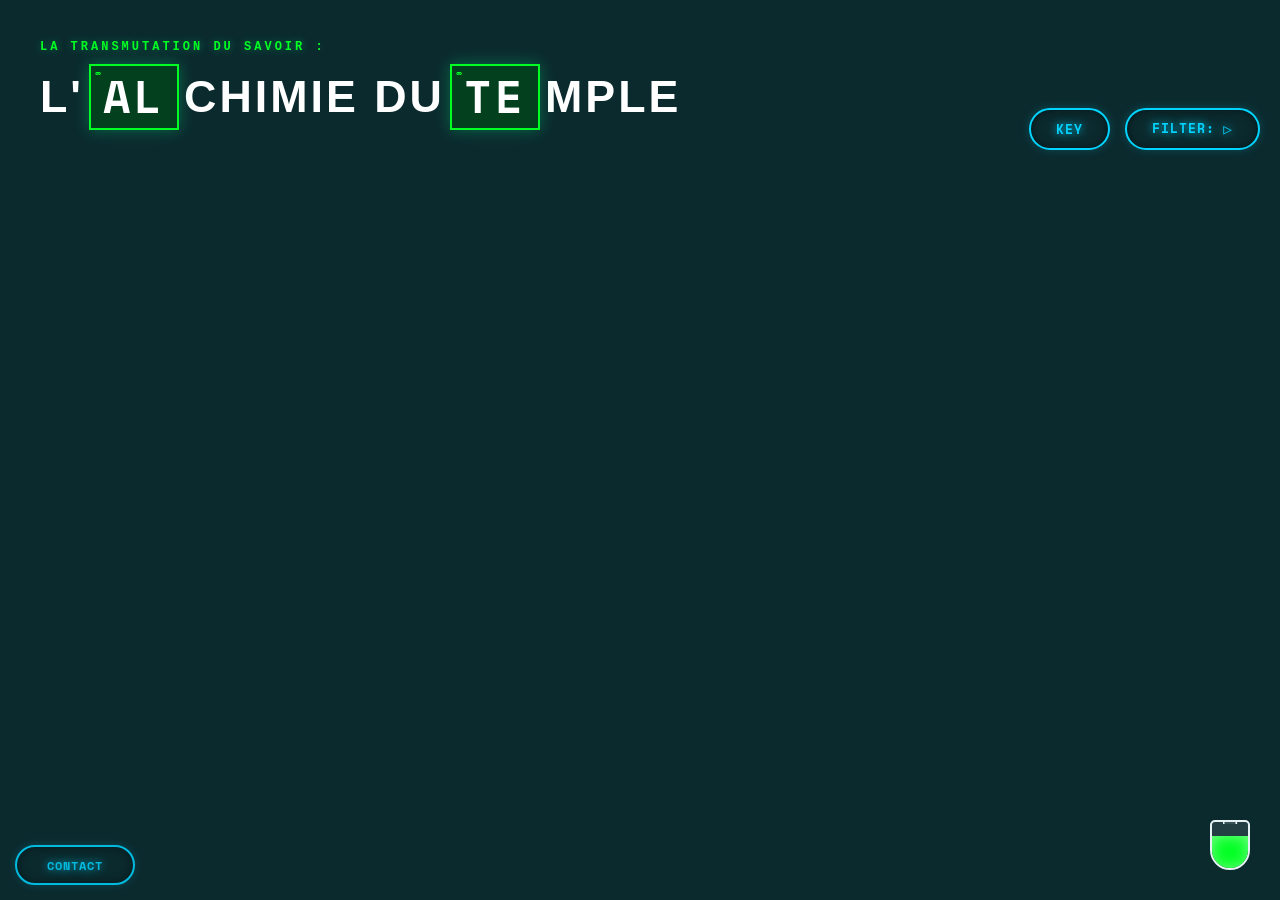
==== commit cad249d6: "Update index.html" ====
--- a/index.html
+++ b/index.html
@@ -196,10 +196,6 @@
       <main class="table" id="book-table"></main>
     </div>
   </main>
-<footer class="main-footer">
-  <span class="footer-copy">© 2026 Temple du livre. All rights reserved.</span>
-  <button id="contact-btn" class="pill-button footer-pill">Contact</button>
-</footer>
   <div id="book-modal" class="modal hidden">
     <div class="modal-content">
       <span id="close-modal">&times;</span>
@@ -223,26 +219,18 @@
         </div>
       </div>
 <div class="reaction-section">
-  <p class="reaction-title">TRANSFORMATION DE L'ESPRIT :</p>
-  <div class="reaction-buttons">
+  <p class="reaction-title">Votre avis sur le livre :</p>
+<div class="reaction-buttons">
   <button class="react-btn like" id="btn-like">
-    <svg class="icon-svg" viewBox="0 0 24 24" fill="none" stroke="currentColor">
-      <circle cx="12" cy="12" r="5"></circle>
-      <line x1="12" y1="1" x2="12" y2="3"></line>
-      <line x1="12" y1="21" x2="12" y2="23"></line>
-      <line x1="4.22" y1="4.22" x2="5.64" y2="5.64"></line>
-      <line x1="18.36" y1="18.36" x2="19.78" y2="19.78"></line>
-      <line x1="1" y1="12" x2="3" y2="12"></line>
-      <line x1="21" y1="12" x2="23" y2="12"></line>
-      <line x1="4.22" y1="19.78" x2="5.64" y2="18.36"></line>
-      <line x1="18.36" y1="5.64" x2="19.78" y2="4.22"></line>
+    <svg class="icon-svg" viewBox="0 0 24 24" fill="none" stroke="currentColor" stroke-width="2">
+      <path d="M14 9V5a3 3 0 0 0-3-3l-4 9v11h11.28a2 2 0 0 0 2-1.7l1.38-9a2 2 0 0 0-2-2.3zM7 22H4a2 2 0 0 1-2-2v-7a2 2 0 0 1 2-2h3"></path>
     </svg>
     <span class="count" id="count-like">0</span>
   </button>
   
   <button class="react-btn dislike" id="btn-dislike">
-    <svg class="icon-svg" viewBox="0 0 24 24" fill="none" stroke="currentColor">
-      <path d="M21 12.79A9 9 0 1 1 11.21 3 7 7 0 0 0 21 12.79z"></path>
+    <svg class="icon-svg" viewBox="0 0 24 24" fill="none" stroke="currentColor" stroke-width="2">
+      <path d="M10 15v4a3 3 0 0 0 3 3l4-9V2H5.72a2 2 0 0 0-2 1.7l-1.38 9a2 2 0 0 0 2 2.3zM17 2h3a2 2 0 0 1 2 2v7a2 2 0 0 1-2 2h-3"></path>
     </svg>
     <span class="count" id="count-dislike">0</span>
   </button>
@@ -297,6 +285,10 @@
   </div>
 </div>
   <div id="hover-overlay"></div>
+  <footer class="main-footer">
+  <span class="footer-copy">© 2026 Temple du livre. All rights reserved.</span>
+  <button id="contact-btn" class="pill-button footer-pill">Contact</button>
+</footer>
   <script type="module" src="js/script.js"></script>
 </body>
 </html>
--- a/css/style.css
+++ b/css/style.css
@@ -30,6 +30,8 @@
 :root {
   --glow-color: #00ff22; 
   --bg-dark: #0a0a0a;
+    --dynamic-color: #00d4ff; 
+
 }
 .header-title {
   display: flex;
@@ -84,91 +86,73 @@
 .mobile-break {
   display: none;
 }
-@media (max-width: 768px) {
-  .header-title {
-    padding: 15px;
-    align-items: center; 
-    text-align: center;
-  }
-.mobile-break {
-    display: block; 
-    content: "";
-    margin-top: 10px; 
-  }
-.header-title h1 {
-    font-size: 1.6rem;
-    justify-content: center; 
-    display: block; 
-    text-align: center;
-    line-height: 1.4;
-  }
-
- .chem-box {
-    display: inline-flex; 
-    vertical-align: middle;
-  }
-  
-}
+
 .header-actions {
   display: flex;
   gap: 15px;
   align-items: center;
 }
-:root {
-  --dynamic-color: #00d4ff; 
-}
-.pill-button, .filter-wrapper {
-  position: relative; 
+.pill-button,
+.filter-wrapper {
+  position: relative;
+  height: 42px;
+  padding: 0 25px;
+
+  display: inline-flex;
+  align-items: center;
+  justify-content: center;
+
   background: transparent;
   border: 2px solid var(--dynamic-color);
+  border-radius: 30px;
+
   color: var(--dynamic-color);
-  border-radius: 30px;
-  text-transform: uppercase;
-  font-family: 'Space Mono', monospace; /* Un look scientifique/labo */
+  font-family: 'Space Mono', monospace;
   font-weight: 800;
   letter-spacing: 1px;
-  text-shadow: 0 0 8px var(--dynamic-color);
-  box-shadow: inset 0 0 10px rgba(0, 0, 0, 0.5), 0 0 10px rgba(0, 212, 255, 0.2);
-  transition: all 0.4s cubic-bezier(0.4, 0, 0.2, 1);
+  text-transform: uppercase;
+
   cursor: pointer;
-  height: 42px;
-  display: flex;
-  align-items: center;
-  justify-content: center;
   box-sizing: border-box;
-  padding: 0 25px; 
-}
-.pill-button:hover, 
-.filter-wrapper:hover {
-  background: var(--dynamic-color) !important;
-  color: #0b2a2e !important;
-  box-shadow: 0 0 25px var(--dynamic-color);
+
+  /* 🔒 Pas de néon par défaut */
   text-shadow: none;
-}
+  box-shadow: none;
+
+  /* 🎯 Transitions ciblées */
+  transition:
+    background-color 0.25s ease,
+    color 0.25s ease,
+    box-shadow 0.25s ease;
+}
+
+
 .filter-display {
   display: flex;
   align-items: center;
   gap: 8px;
+
+  font-size: 0.8rem;
   white-space: nowrap;
-    font-size: 0.8rem; 
-    cursor:pointer;
-    touch-action: manipulation;
+
+  cursor: pointer;
+  touch-action: manipulation;
 }
 .filter-icon {
-  display: inline-block; 
-  transition: transform 0.3s ease; 
+  display: inline-block;
   font-size: 0.9rem;
   color: inherit;
-}
+
+  transition: transform 0.3s ease;
+}
+
 .filter-wrapper.active .filter-icon {
-  transform: rotate(90deg); 
+ transform: rotate(90deg);
 }
 .dropdown-box.show {
   display: block !important;
 }
-.filter-wrapper {
-  pointer-events: auto;
-}
+
 .dropdown-header {
   display: flex;
   justify-content: space-between;
@@ -207,30 +191,67 @@
   margin: 0 auto;
   padding: 20px;
 }
-.table:has(.cell:hover) .empty-cell {
-  filter: blur(4px);
-  opacity: 0.25;
-  transform: scale(0.96);
+/* L'overlay qui couvre tout l'écran */
+/* 1. L'overlay de fond */
+.hover-overlay {
+  position: fixed;
+  inset: 0;
+  background: rgba(0, 0, 0, 0.7); /* Noir profond */
+  backdrop-filter: blur(10px);    /* Flou élégant */
+  -webkit-backdrop-filter: blur(10px);
+  z-index: 900;                  /* Sous la carte, mais sur le reste */
+  pointer-events: none;          /* Ne bloque pas les clics */
+  opacity: 0;
+  transition: opacity 0.4s ease;
+}
+
+/* 2. Activation de l'overlay quand on survole une VRAIE cellule */
+body:has(.cell:hover) .hover-overlay {
+  opacity: 1;
+}
+
+/* 3. Mise en avant de la cellule survolée */
+.cell:hover {
+  z-index: 1001 !important; /* Passe au-dessus de l'overlay */
+  position: relative;
+}
+
+/* 4. Effet sur les autres cartes (celles non survolées) */
+.table:has(.cell:hover) .cell:not(:hover) {
+  filter: grayscale(0.8) brightness(0.4);
+  opacity: 0.5;
+  transform: scale(0.9); /* Effet de recul */
+}
+
+/* 5. On ignore totalement les zones vides */
+.table:has(.empty-cell:hover) ~ .hover-overlay,
+body:has(.empty-cell:hover) .hover-overlay {
+  opacity: 0 !important;
+  backdrop-filter: none;
 }
 .cell {
   position: relative;
   width: 110px;
   height: 140px;
+  padding: 10px 8px;
+
+  display: flex;
+  flex-direction: column;
+
+  background-color: #0b2a2e;
   border: 2px solid currentColor;
-  display: flex;
-  flex-direction: column;
-  padding: 10px 8px;
-  background-color: #0b2a2e; 
-  transition: all 0.3s cubic-bezier(0.4, 0, 0.2, 1);
+
   cursor: pointer;
   z-index: 1;
-}
-.cell:hover {
-  transform: scale(1.15);
-  z-index: 1000;
-  background: #0b2a2e;
-  box-shadow: 0 10px 30px rgba(0,0,0,0.5);
-}
+
+  /* 🎯 Transitions ciblées (PAS de all) */
+  transition:
+    transform 0.3s cubic-bezier(0.4, 0, 0.2, 1),
+    box-shadow 0.3s ease,
+    z-index 0s;
+}
+/* Hover desktop uniquement */
+
 .number { font-size: 0.9rem; font-weight: 500; }
 .code {
   font-size: 2.4rem;
@@ -258,21 +279,22 @@
 .cell::after {
   content: "";
   position: absolute;
-  top: 12px;       
+  top: 12px;
   right: 12px;
-  width: 8px;      
+
+  width: 8px;
   height: 8px;
-  background-color: currentColor; 
   border-radius: 50%;
-  box-shadow: 0 1px 3px rgba(0, 0, 0, 0.3); 
+
+  background-color: currentColor;
   border: 1px solid rgba(255, 255, 255, 0.2);
+  box-shadow: 0 1px 3px rgba(0, 0, 0, 0.3);
+
   z-index: 5;
-  transition: all 0.3s ease;
-}
-.cell:hover::after {
-  transform: scale(1.1);
-  box-shadow: 0 0 5px currentColor; 
-}
+  transition: transform 0.3s ease, box-shadow 0.3s ease;
+}
+
+
 .empty-cell {
   width: 110px;
   height: 140px;
@@ -364,28 +386,7 @@
   transform: translateY(-2px);
   box-shadow: 0 5px 20px rgba(0, 212, 255, 0.5);
 }
-@media (max-width: 768px) {
-  .modal {
-    align-items: flex-end;
-  }
- .modal-content {
-    width: 100%;
-    height: 92vh;
-    border-radius: 20px 20px 0 0;
-    padding: 20px;
-    overflow-y: auto;
-  }
-   .modal-body {
-    flex-direction: column;
-  }
-  #modal-image {
-    width: 100%;         
-    height: auto;
-  }
-   #modal-img-main {
-    max-width: 180px;
-  }
-}
+
 #close-modal {
   position: absolute;
   top: 20px;
@@ -490,42 +491,47 @@
   background: rgba(255, 255, 255, 0.05);
   border-radius: 12px;
   margin-bottom: 20px;
-  box-sizing: border-box; /
-}
-#modal-badge-main {
-  margin-left: 10px; 
-  white-space: nowrap; 
-  flex-shrink: 0; 
-  font-size: 0.75rem;
-  padding: 6px 12px;
-}
+  box-sizing: border-box;
+}
+
 .big-rating { 
   font-size: 3rem; 
   font-weight: 800; 
   color: #ffcc00; 
   line-height: 1; 
-}
-.stars { color: #ffcc00; font-size: 1.1rem; }
-.modal-description {
-  font-size: 1rem;
-  line-height: 1.6;
-  color: rgba(255, 255, 255, 0.9);
-  margin-bottom: 30px; 
-  max-height: 150px;    
-  overflow-y: auto;     
-  padding-right: 10px;
-  scrollbar-width: none;     
-  -ms-overflow-style: none;    
+  min-width: 80px; /* Évite que le texte bouge selon le chiffre */
+}
+
+/* Système d'étoiles avec remplissage partiel */
+.stars { 
+  display: flex; 
+  gap: 2px;
+  font-size: 1.4rem; /* Un peu plus grand pour la lisibilité */
+}
+
+.star-container {
+  position: relative;
+  display: inline-block;
+  color: rgba(255, 255, 255, 0.2); /* Couleur de l'étoile vide */
+  cursor: default;
+}
+
+.star-fill {
+  position: absolute;
+  top: 0;
+  left: 0;
+  white-space: nowrap;
+  overflow: hidden;
+  color: #ffcc00; /* Ta couleur dorée */
+  width: 0%; /* Sera modifié dynamiquement par le JS */
+  text-shadow: 0 0 10px rgba(255, 204, 0, 0.4);
 }
 
 .modal-description::-webkit-scrollbar {
   display: none;
 }
 .btn-buy-book { display: none; }
-.btn-buy-book:hover {
-  background-color: #e67e22;
-  transform: translateY(-2px);
-}
+
 .modal-stats-grid {
   display: grid;
   grid-template-columns: repeat(3, 1fr);
@@ -688,32 +694,8 @@
   font-weight: 900;
   font-size: 14px;
 }
-.filter-wrapper {
-  position: relative;       
-  display: inline-flex;      
-  align-items: center;
-  justify-content: center;
-  min-width: 150px;         
-  height: 42px;
-  cursor: pointer;
-  background: transparent;
-  border: 2px solid var(--dynamic-color);
-  color: var(--dynamic-color);
-  border-radius: 30px;
-  text-transform: uppercase;
-  font-weight: 800;
-  letter-spacing: 1px;
-  text-shadow: 0 0 8px var(--dynamic-color);
-  box-shadow: inset 0 0 10px rgba(0, 0, 0, 0.5), 0 0 10px rgba(0, 212, 255, 0.2);
-  transition: all 0.4s cubic-bezier(0.4, 0, 0.2, 1);
-  box-sizing: border-box;
-}
-.filter-wrapper:hover {
-  background: var(--dynamic-color) !important;
-  color: #0b2a2e !important;
-  box-shadow: 0 0 25px var(--dynamic-color);
-  text-shadow: none;
-}
+
+
 #filter-select { display: none; }
 .dropdown-box {
   display: none; 
@@ -788,23 +770,24 @@
   margin-left: 15px; 
 }
 .cat-item span:first-child {
+  font-family: 'Space Mono', monospace;
   font-weight: 600;
   text-transform: uppercase;
-  --outline: -0.5px -0.5px 0 #000, 0.5px -0.5px 0 #000, -0.5px 0.5px 0 #000, 0.5px 0.5px 0 #000;
+  --outline: -0.5px -0.5px 0 #151010, 0.5px -0.5px 0 #000000, -0.5px 0.5px 0 #000, 0.5px 0.5px 0 #000;
   transition: text-shadow 0.3s ease;
 }
-.cat-item.nazisme span:first-child { color: #f26d6d; text-shadow: var(--outline), 0 0 3px #f26d6d; }
-.cat-item.nazisme:hover span:first-child { text-shadow: var(--outline), 0 0 12px #f26d6d; }
-.cat-item.algérie span:first-child { color: #00bb06; text-shadow: var(--outline), 0 0 3px #00bb06; }
-.cat-item.algérie:hover span:first-child { text-shadow: var(--outline), 0 0 12px #00bb06; }
-.cat-item.islam span:first-child { color: #00ff8c; text-shadow: var(--outline), 0 0 3px #00ff8c; }
-.cat-item.islam:hover span:first-child { text-shadow: var(--outline), 0 0 12px #00ff8c; }
-.cat-item.philosophie span:first-child { color: #00e5ff; text-shadow: var(--outline), 0 0 3px #00e5ff; }
-.cat-item.philosophie:hover span:first-child { text-shadow: var(--outline), 0 0 12px #00e5ff; }
-.cat-item.art span:first-child { color: #ffff00; text-shadow: var(--outline), 0 0 3px #ffff00; }
-.cat-item.art:hover span:first-child { text-shadow: var(--outline), 0 0 12px #ffff00; }
-.cat-item.europe span:first-child { color: #ff7c1f; text-shadow: var(--outline), 0 0 3px #ff7c1f; }
-.cat-item.europe:hover span:first-child { text-shadow: var(--outline), 0 0 12px #ff7c1f; }
+.cat-item.nazisme span:first-child { font-family: 'Cinzel', serif; color: #f26d6d; text-shadow: var(--outline), 0 0 3px #f26d6d; }
+.cat-item.nazisme:hover span:first-child { font-family: 'Cinzel', serif;text-shadow: var(--outline), 0 0 12px #f26d6d; }
+.cat-item.algérie span:first-child { font-family: 'Cinzel', serif;color: #00bb06; text-shadow: var(--outline), 0 0 3px #00bb06; }
+.cat-item.algérie:hover span:first-child { font-family: 'Cinzel', serif;text-shadow: var(--outline), 0 0 12px #00bb06; }
+.cat-item.islam span:first-child {font-family: 'Cinzel', serif; color: #00ff8c; text-shadow: var(--outline), 0 0 3px #00ff8c; }
+.cat-item.islam:hover span:first-child {font-family: 'Cinzel', serif; text-shadow: var(--outline), 0 0 12px #00ff8c; }
+.cat-item.philosophie span:first-child { font-family: 'Cinzel', serif;color: #00e5ff; text-shadow: var(--outline), 0 0 3px #00e5ff; }
+.cat-item.philosophie:hover span:first-child { font-family: 'Cinzel', serif;text-shadow: var(--outline), 0 0 12px #00e5ff; }
+.cat-item.art span:first-child { font-family: 'Cinzel', serif;color: #ffff00; text-shadow: var(--outline), 0 0 3px #ffff00; }
+.cat-item.art:hover span:first-child {font-family: 'Cinzel', serif; text-shadow: var(--outline), 0 0 12px #ffff00; }
+.cat-item.europe span:first-child { font-family: 'Cinzel', serif;color: #ff7c1f; text-shadow: var(--outline), 0 0 3px #ff7c1f; }
+.cat-item.europe:hover span:first-child { font-family: 'Cinzel', serif;text-shadow: var(--outline), 0 0 12px #ff7c1f; }
 .cat-item input {
   display: none;
 }
@@ -1065,229 +1048,7 @@
     box-shadow: 0 0 20px rgba(0, 229, 255, 0.4);
     border-color: #80f3ff;
 }
-@media (max-width: 768px) {
-  .page-content {
-    padding: 10px !important;
-  }
-  .main-header {
-    flex-direction: column !important;
-    align-items: center !important;
-    gap: 15px !important;
-    margin-bottom: 20px !important;
-  }
-  .table-scroll-area {
-    overflow-x: auto !important; 
-    padding: 10px 0 !important;
-  }
-  .table {
-    display: grid !important;
-    grid-template-columns: repeat(3, minmax(0, 1fr)) !important; 
-    grid-auto-rows: 135px !important; 
-    gap: 8px !important;
-    width: 100% !important;
-    max-width: 100% !important;
-    padding: 5px !important;
-    margin: 0 !important;
-  }
-  .cell {
-    width: 100% !important;
-    height: 100% !important;
-    min-height: 135px;
-    padding: 8px 4px !important;
-    border-width: 2px !important;
-    border-radius: 4px !important;
-    display: flex !important;
-    flex-direction: column !important;
-    justify-content: space-between !important;
-    transform: none !important; 
-  }
-  .code {
-    font-size: 1.4rem !important;
-    margin: 0 !important;
-  }
-  .title {
-    font-size: 0.55rem !important;
-    line-height: 1.1 !important;
-    min-height: 32px !important;
-    display: -webkit-box !important;
-    -webkit-line-clamp: 3 !important;
-    -webkit-box-orient: vertical !important;
-    overflow: hidden !important;
-  }
-  .header-actions {
- width: 100% !important;
-    display: flex !important;
-    flex-direction: column !important; /* Empile les boutons verticalement */
-    align-items: center !important;
-    gap: 12px !important; /* Espace entre les boutons */
-    padding: 0 15px !important;
-  }
-  .pill-button, .filter-wrapper {
-    width: 100% !important; /* Prend toute la largeur disponible */
-    max-width: 280px !important; /* Évite qu'ils soient trop immenses */
-    height: 50px !important; /* Hauteur confortable pour le pouce */
-    font-size: 0.9rem !important; /* Texte plus lisible */
-    display: flex !important;
-    align-items: center !important;
-    justify-content: center !important;
-    border-radius: 25px !important; /* Forme pilule maintenue */
-    flex: none !important; /* Annule le flex: 1 précédent */
-  }
-  
-.modal:has(.contact-modal) {
-    align-items: center !important; 
-    padding: 20px !important;
-  }
- .contact-modal {
-    width: 95% !important; 
-    max-width: 340px !important; 
-    background: linear-gradient(145deg, #163a3f, #0b2a2e) !important;
-    border: 2px solid var(--dynamic-color) !important;
-    border-radius: 20px !important; 
-    padding: 25px 20px !important;
-    position: relative !important;
-    box-shadow: 0 20px 50px rgba(0, 0, 0, 0.8) !important;
-    animation: modalPop 0.3s cubic-bezier(0.175, 0.885, 0.32, 1.275);
-  }
-.contact-modal h2 {
-    font-size: 1.2rem !important;
-    margin-bottom: 20px !important;
-    text-transform: uppercase;
-    letter-spacing: 1px;
-    color: var(--dynamic-color);
-  }
-.contact-form {
-    gap: 12px !important;
-  }
-.contact-form textarea {
-    background: rgba(255, 255, 255, 0.05) !important;
-    border: 1px solid rgba(255, 255, 255, 0.2) !important;
-    border-radius: 12px !important; 
-    padding: 12px !important;
-    font-size: 0.9rem !important;
-    color: white !important;
-    width: 100% !important;
-    box-sizing: border-box !important;
-  }
-  .contact-form input:focus,
-  .contact-form textarea:focus {
-    border-color: var(--dynamic-color) !important;
-    background: rgba(255, 255, 255, 0.1) !important;
-  }
-  .contact-form button {
-    width: 100% !important; 
-    height: 48px !important; 
-    margin-top: 15px !important;
-    background: var(--dynamic-color) !important;
-    color: #0b2a2e !important;
-    border: none !important;
-    border-radius: 12px !important;
-    font-weight: 800 !important;
-    font-size: 0.9rem !important;
-    text-transform: uppercase !important;
-    letter-spacing: 1px !important;
-    cursor: pointer !important;
-    box-shadow: 0 4px 15px rgba(0, 212, 255, 0.3) !important;
-    display: flex !important;
-    align-items: center !important;
-    justify-content: center !important;
-  }
-  .contact-form button:active {
-    transform: scale(0.98) !important;
-    filter: brightness(0.9) !important;
-  }
-.footer-copy {
-    display: none !important;
-  }
-.main-footer {
-    display: flex !important;
-    justify-content: center !important;
-    padding: 15px !important;
-    width: 100% !important;
-  }
-
-  .close-modal {
-    top: 10px !important;
-    right: 15px !important;
-    font-size: 1.5rem !important;
-    opacity: 0.7;
-  }
-  .key-modal-content {
-    position: fixed !important;
-    top: 50% !important;
-    left: 50% !important;
-    transform: translate(-50%, -50%) !important; 
-    width: 90% !important;
-    max-width: 350px !important;
-    max-height: 85vh !important;
-    overflow-y: auto !important;
-    margin: 0 !important;
-    z-index: 20001 !important;
-  }
-  .modal:has(.key-modal-content) {
-    display: flex !important;
-    justify-content: center !important;
-    align-items: center !important;
-  }
-  .modal.hidden {
-    display: none !important;
-  }
-  #close-key {
-    width: 35px !important;
-    height: 35px !important;
-    top: 15px !important;
-    left: 15px !important;
-    font-size: 18px !important;
-    border-radius: 8px !important;
-  }
-  .key-preview-card {
-    width: 160px !important; 
-    height: 210px !important;
-    margin-bottom: 25px !important;
-  }
-  .preview-symbol {
-    font-size: 2.2rem !important;
-  }
-  .key-grid {
-    grid-template-columns: repeat(2, 1fr) !important; 
-    gap: 10px !important;
-    max-width: 100% !important;
-  }
-  .key-item {
-    padding: 12px 10px !important;
-    border-radius: 12px !important;
-    align-items: center !important;
-    text-align: center !important;
-  }
-  .key-number {
-    font-size: 1.2rem !important; 
-    margin-bottom: 3px !important;
-  }
-  .key-label {
-    font-size: 0.75rem !important; 
-    letter-spacing: 0.5px !important;
-  }
-  .key-label {
-    white-space: nowrap;
-    overflow: hidden;
-    text-overflow: ellipsis;
-    width: 100%;
-  }
-#btn-buy-book {
-  width: 100% !important;
-  height: 45px !important;
-  display: inline-flex !important; 
-  justify-content: center !important;
-  align-items: center !important;
-  background-color: #ff9900 !important; 
-  color: #000 !important;
-  font-weight: 800 !important;
-  border-radius: 10px !important;
-  text-decoration: none !important;
-  margin-top: 15px !important;
-}
-
-}
+
 @keyframes modalPop {
   from { opacity: 0; transform: scale(0.9); }
   to { opacity: 1; transform: scale(1); }
@@ -1313,40 +1074,12 @@
     text-align: center;
   }
  
-/* OVERLAY FLOU POUR HOVER CARD */
-.hover-overlay {
-  position: fixed;
-  inset: 0;
-  background: rgba(0, 0, 0, 0.45);
-  backdrop-filter: blur(8px);
-  -webkit-backdrop-filter: blur(8px);
-  z-index: 9998;
-  opacity: 0;
-  pointer-events: none;
-  transition: opacity 0.25s ease;
-}
-
-/* Overlay actif */
-.hover-overlay.active {
-  opacity: 1;
-  pointer-events: auto;
-}
-
 /* Hover card AU-DESSUS de tout */
 .hover-card {
   z-index: 9999;
 }
-@media (hover: none) and (pointer: coarse) {
-  .pill-button:hover,
-  .filter-wrapper:hover {
-    background: transparent !important;
-    color: var(--dynamic-color) !important;
-    box-shadow: inset 0 0 10px rgba(0,0,0,0.5),
-                0 0 10px rgba(0,212,255,0.2) !important;
-    text-shadow: 0 0 8px var(--dynamic-color) !important;
-  }
-}
-/* Style spécifique pour la bienvenue */
+
+
 .welcome-content {
   background: linear-gradient(135deg, rgba(11, 42, 46, 0.98), rgba(5, 20, 22, 0.98));
   width: 90%;
@@ -1451,52 +1184,87 @@
 #close-welcome:hover {
   box-shadow: 0 0 25px var(--dynamic-color), inset 0 0 10px white;
 }
+/* -------------------- */
+/* CONTENEUR DE LA FIOLE */
+/* -------------------- */
 .potion-container {
-  /* ... tes styles existants ... */
   position: fixed;
   bottom: 30px;
   right: 30px;
-  width: 60px;
-  height: 60px;
   cursor: pointer;
   z-index: 1000;
-  transition: transform 0.3s cubic-bezier(0.175, 0.885, 0.32, 1.275);
-  /* AJOUT : */
-  overflow: visible; 
-}
-
+
+  display: flex;
+  justify-content: center;
+  align-items: flex-end;
+
+  background: none;
+  border: none;
+  overflow: visible;
+
+  /* Pulse subtil pour donner vie */
+  animation: containerFloat 3s infinite ease-in-out;
+}
+
+/* Hover : zoom + rotation */
 .potion-container:hover {
   transform: scale(1.2) rotate(15deg);
 }
 
-/* Corps de la fiole */
+/* -------------------- */
+/* LA FIOLE MAGIQUE */
+/* -------------------- */
 .fiole {
   position: relative;
   width: 40px;
   height: 50px;
+  border-radius: 5px 5px 20px 20px;
+  border: 2px solid #e6f2f3;
   background: rgba(255, 255, 255, 0.1);
-  border: 2px solid #e6f2f3;
-  border-radius: 5px 5px 20px 20px;
   overflow: hidden;
-  margin: 0 auto;
-}
-
-/* Le liquide magique (couleur dynamique) */
+
+  /* Glow sur la fiole uniquement */
+  animation: potionGlow 2s infinite ease-in-out, potionSwing 4s infinite ease-in-out;
+  transform-origin: center bottom;
+}
+
+/* -------------------- */
+/* LIQUIDE DYNAMIQUE */
+/* -------------------- */
 .liquide {
   position: absolute;
   bottom: 0;
   width: 100%;
   height: 70%;
   background: var(--glow-color);
-  box-shadow: inset 0 0 15px rgba(255, 255, 255, 0.5);
+  box-shadow: inset 0 0 15px rgba(255,255,255,0.5);
   animation: vagues 2s infinite ease-in-out;
+}
+
+/* -------------------- */
+/* ANIMATIONS */
+/* -------------------- */
+@keyframes containerFloat {
+  0%, 100% { transform: translateY(0); }
+  50% { transform: translateY(-8px); }
+}
+
+@keyframes potionGlow {
+  0%, 100% { box-shadow: 0 0 10px var(--glow-color); }
+  50% { box-shadow: 0 0 25px var(--glow-color); }
+}
+
+@keyframes potionSwing {
+  0%, 100% { transform: rotate(0deg); }
+  25% { transform: rotate(5deg); }
+  50% { transform: rotate(-5deg); }
+  75% { transform: rotate(3deg); }
 }
 
 @keyframes vagues {
   0%, 100% { clip-path: polygon(0% 15%, 15% 15%, 30% 10%, 45% 15%, 60% 20%, 75% 15%, 90% 10%, 100% 15%, 100% 100%, 0% 100%); }
   50% { clip-path: polygon(0% 10%, 15% 15%, 30% 20%, 45% 15%, 60% 10%, 75% 15%, 90% 20%, 100% 15%, 100% 100%, 0% 100%); }
 }
-
 /* Animation flash du tableau lors de la sélection */
 @keyframes transmutationFlash {
   0% { filter: brightness(1); }
@@ -1559,3 +1327,406 @@
   border-bottom: none;
   border-radius: 3px 3px 0 0;
 }
+@media (hover: hover) and (pointer: fine) {
+
+  /* FILTER / BUTTONS */
+  .pill-button,
+  .filter-wrapper {
+    text-shadow: 0 0 8px var(--dynamic-color);
+    box-shadow:
+      inset 0 0 10px rgba(0, 0, 0, 0.5),
+      0 0 10px rgba(0, 212, 255, 0.2);
+  }
+
+  .pill-button:hover,
+  .filter-wrapper:hover {
+    background-color: var(--dynamic-color);
+    color: #0b2a2e;
+    box-shadow: 0 0 25px var(--dynamic-color);
+    text-shadow: none;
+  }
+
+  /* CELLS */
+  .cell:hover {
+    transform: scale(1.15);
+    z-index: 1000;
+    box-shadow: 0 10px 30px rgba(0, 0, 0, 0.5);
+  }
+
+  .cell:hover::after {
+    transform: scale(1.1);
+    box-shadow: 0 0 5px currentColor;
+  }
+}
+@media (hover: none) and (pointer: coarse) {
+
+  .cell:hover {
+    transform: none;
+    z-index: 1;
+    box-shadow: none;
+  }
+
+  .rating-item:hover,
+  .potion-container:hover {
+    transform: none;
+    background: transparent;
+  }
+}
+@media (max-width: 768px) {
+
+  /* HEADER */
+  .header-title {
+    padding: 15px;
+    text-align: center;
+  }
+
+  .header-title h1 {
+    font-size: 1.6rem;
+    line-height: 1.4;
+  }
+
+  .mobile-break {
+    display: block;
+    margin-top: 10px;
+  }
+
+  .chem-box {
+    display: inline-flex;
+    vertical-align: middle;
+  }
+
+  /* PAGE STRUCTURE */
+  .page-content {
+    padding: 10px;
+  }
+
+  .main-header {
+    display: flex;
+    flex-direction: column;
+    align-items: center;
+    gap: 15px;
+    margin-bottom: 20px;
+  }
+
+  /* FILTER / BUTTONS */
+  .header-actions {
+    width: 100%;
+    display: flex;
+    flex-direction: column;
+    align-items: center;
+    gap: 12px;
+    padding: 0 15px;
+  }
+
+  .pill-button,
+  .filter-wrapper {
+    width: 100%;
+    max-width: 280px;
+    height: 50px;
+    font-size: 0.9rem;
+    border-radius: 25px;
+    flex: none;
+  }
+
+  /* TABLE */
+  .table-scroll-area {
+    overflow-x: auto;
+    padding: 10px 0;
+  }
+
+  .table {
+    display: grid;
+    grid-template-columns: repeat(3, 1fr);
+    grid-auto-rows: 135px;
+    gap: 8px;
+    width: 100%;
+    padding: 5px;
+  }
+
+  .cell {
+    width: 100%;
+    height: 100%;
+    min-height: 135px;
+    padding: 8px 4px;
+    border-radius: 4px;
+    transform: none;
+  }
+
+  .code {
+    font-size: 1.4rem;
+  }
+
+  .title {
+    font-size: 0.55rem;
+    line-height: 1.1;
+    min-height: 32px;
+    display: -webkit-box;
+    -webkit-line-clamp: 3;
+    -webkit-box-orient: vertical;
+    overflow: hidden;
+  }
+
+  /* MODALS */
+  .modal {
+    align-items: flex-end;
+  }
+
+  .modal-content {
+    width: 100%;
+    height: 92vh;
+    border-radius: 20px 20px 0 0;
+    padding: 20px;
+    overflow-y: auto;
+  }
+
+  .modal-body {
+    flex-direction: column;
+  }
+
+  #modal-image {
+    width: 100%;
+    height: auto;
+  }
+
+  #modal-img-main {
+    max-width: 180px;
+  }
+  .contact-modal {
+    position: fixed;       /* reste fixé à l’écran */
+    bottom: 20px;          /* distance depuis le bas */
+    left: 15px;            /* distance depuis la gauche */
+    right: auto;           /* annule le centrage horizontal */
+    width: 90%;            /* largeur adaptée */
+    max-width: 350px;      /* optionnel, pour mobile */
+    padding: 20px;
+    border-radius: 15px;   /* arrondi plus petit pour mobile */
+    box-shadow: 0 10px 25px rgba(0,0,0,0.4);
+    text-align: left;      /* texte aligné à gauche */
+    transform: translateX(-50%);
+    max-height: 80vh;   /* empêche de dépasser l'écran */
+    overflow-y: auto;   /* scroll si besoin */
+    animation: slideUp 0.4s ease-out forwards
+  }
+   @keyframes slideUp {
+    from { opacity: 0; transform: translateY(100%); }
+    to   { opacity: 1; transform: translateY(0); }
+  }
+  .btn-buy-now {
+    background: rgba(255, 121, 37, 0.802) !important; /* Orange transparent */
+    border-color: #ff7c1f !important;             /* Orange vif */
+    color: #ffffff !important;                    /* Texte orange */
+    box-shadow: 0 0 15px rgba(255, 119, 22, 0.511); /* Glow orange */
+    font-weight: 800;                             /* Un peu plus gras pour la lisibilité */
+  }
+}
+
+  .contact-modal h2 {
+    font-size: 1.2rem;
+  }
+
+  .contact-form input,
+  .contact-form textarea {
+    font-size: 0.85rem;
+    padding: 10px;
+  }
+  
+  
+  /* FOOTER */
+  .footer-copy {
+    display: none;
+  }
+
+  .main-footer {
+    flex-direction: row;        /* Alignement horizontal */
+    justify-content: flex-start; /* Tout à gauche */
+    padding: 15px 20px;
+  }
+  #contact-btn {
+    margin-left: 0;             /* Annule le margin-left:auto */
+    margin-right: 10px;         /* Petit espace entre contact et copyright */
+  }
+   .copyright {
+    flex: 1;                    /* Prend le reste de la ligne */
+    text-align: left;
+  }
+  .footer-pill {
+    max-width: 120px;
+    flex: 0 0 auto;             /* Pas d’étirement sur mobile */
+  }
+  .key-modal-content {
+    position: relative;
+    padding-top: 70px; /* 🔥 espace réservé pour le X */
+  }
+
+  /* Bouton fermer */
+  #close-key {
+    position: absolute;
+    top: 18px;
+    left: 18px;
+    z-index: 20;
+
+    width: 38px;
+    height: 38px;
+
+    display: flex;
+    align-items: center;
+    justify-content: center;
+
+    background: rgba(0, 0, 0, 0.45);
+    border-radius: 10px;
+    backdrop-filter: blur(6px);
+  }
+  .key-grid {
+    display: grid;
+    grid-template-columns: repeat(3, 1fr);
+    gap: 14px; /* 🔥 respiration */
+    margin-top: 20px;
+  }
+
+  .key-item {
+    min-height: 78px;
+    padding: 10px 8px;
+
+    display: flex;
+    flex-direction: column;
+    justify-content: center;
+    align-items: center;
+    text-align: center;
+  }
+
+  .key-number {
+    font-size: 1.1rem;
+    margin-bottom: 4px;
+  }
+
+  .key-label {
+    font-size: 0.75rem;
+    line-height: 1.1;
+  }
+.potion-container {
+    animation: containerFloat 3s infinite ease-in-out, potionBounce 1s ease-out;
+  }
+
+  @keyframes potionBounce {
+    0% { transform: translateY(50px); opacity: 0; }
+    60% { transform: translateY(-10px); opacity: 1; }
+    100% { transform: translateY(0); opacity: 1; }
+  }
+.modal-reviews {
+  margin-top: 40px;
+  padding-top: 20px;
+  min-height: 300px; /* Évite les sauts de page au chargement */
+}
+
+.review-divider {
+  display: flex;
+  align-items: center;
+  text-align: center;
+  margin-bottom: 25px;
+}
+
+.review-divider::before, .review-divider::after {
+  content: '';
+  flex: 1;
+  border-bottom: 1px solid rgba(255, 255, 255, 0.1);
+}
+
+.review-divider span {
+  padding: 0 15px;
+  font-family: 'Cinzel', serif;
+  font-size: 0.8rem;
+  color: var(--gold, #ffcc00);
+  letter-spacing: 2px;
+}
+
+/* On s'assure que Disqus ne dépasse pas sur mobile */
+#disqus_thread {
+  width: 100%;
+  color-scheme: dark; /* Force Disqus en mode sombre si possible */
+}
+.reaction-section {
+  text-align: center;
+  margin-top: 25px;
+  padding: 15px;
+  background: rgba(255, 255, 255, 0.03);
+  border-radius: 15px;
+}
+
+.reaction-title {
+  font-family: 'Cinzel', serif;
+  font-size: 0.7rem;
+  letter-spacing: 2px;
+  color: rgba(255, 255, 255, 0.5);
+  margin-bottom: 15px;
+}
+
+.reaction-buttons {
+  display: flex;
+  justify-content: center;
+  gap: 20px;
+}
+
+.react-btn {
+  background: none;
+  border: 1px solid rgba(255, 255, 255, 0.2);
+  padding: 10px 20px;
+  border-radius: 30px;
+  color: white;
+  cursor: pointer;
+  transition: all 0.3s ease;
+  display: flex;
+  align-items: center;
+  gap: 10px;
+}
+
+.react-btn:hover { transform: translateY(-3px); }
+
+.react-btn.like:hover { 
+  border-color: #00ff8c; 
+  box-shadow: 0 0 15px rgba(0, 255, 140, 0.3);
+}
+
+.react-btn.dislike:hover { 
+  border-color: #ff4b2b; 
+  box-shadow: 0 0 15px rgba(255, 75, 43, 0.3);
+}
+
+.count { font-family: 'Space Mono', monospace; font-weight: bold; }
+.react-btn:disabled, .react-btn[style*="pointer-events: none"] {
+    cursor: not-allowed;
+    filter: grayscale(0.8);
+}
+
+.voted-success {
+    animation: pulse-gold 0.5s ease-in-out;
+}
+
+@keyframes pulse-gold {
+    0% { box-shadow: 0 0 0 0 rgba(255, 204, 0, 0.7); }
+    100% { box-shadow: 0 0 0 15px rgba(255, 204, 0, 0); }
+}
+.icon-svg {
+  width: 20px;
+  height: 20px;
+  stroke-width: 2;
+  stroke-linecap: round;
+  stroke-linejoin: round;
+  transition: all 0.3s ease;
+}
+
+/* Couleur Or pour le Like au survol */
+.react-btn.like:hover .icon-svg {
+  stroke: #ffcc00;
+  filter: drop-shadow(0 0 5px #ffcc00);
+}
+
+/* Couleur Sombre/Bleutée pour le Dislike au survol */
+.react-btn.dislike:hover .icon-svg {
+  stroke: #556677;
+  filter: drop-shadow(0 0 5px #556677);
+}
+
+.react-btn .count {
+  font-size: 1.1rem;
+  margin-left: 8px;
+}
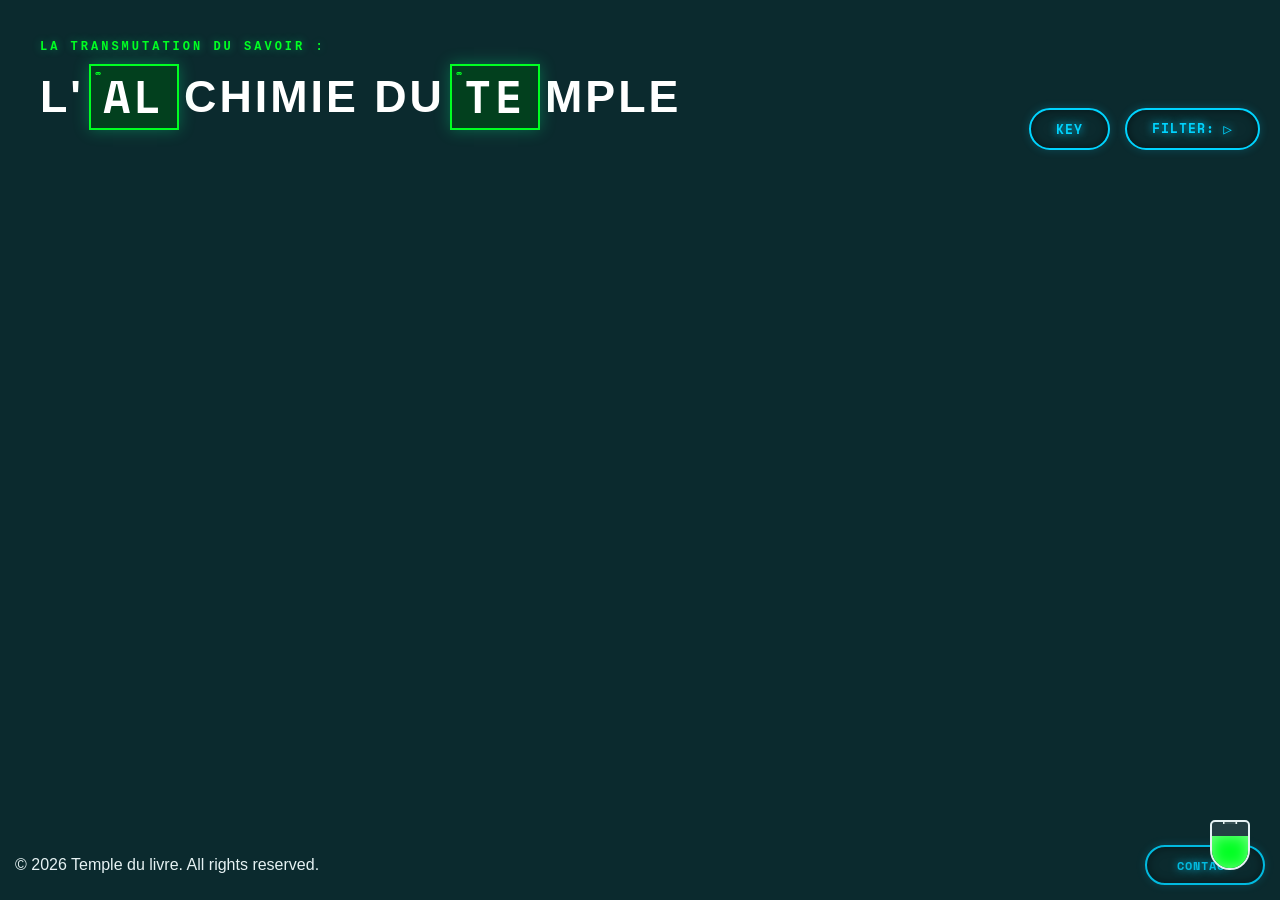
==== commit 8926a38f: "Update index.html" ====
--- a/index.html
+++ b/index.html
@@ -2,11 +2,19 @@
 <html lang="fr">
 <head>
   <meta charset="UTF-8">
-  <meta name="viewport" content="width=device-width, initial-scale=1.0">
-<title>L'Alchimie du Temple | Table Périodique</title>
-<link rel="icon" type="image/png" href="images/a.png">
+  <meta name="viewport" content="width=device-width, initial-scale=1.0, maximum-scale=1.0, user-scalable=no">
+  
+  <title>L'Alchimie du Temple | Table Périodique Interactive</title>
+  <meta name="description" content="Explorez la table périodique des éléments sous un angle alchimique et mystérieux. Une expérience interactive unique signée L'Alchimie du Temple.">
+  <link rel="canonical" href="https://lalchimiedutemple.fr/">
+
+  <meta property="og:title" content="L'Alchimie du Temple | Table Périodique">
+  <meta property="og:description" content="Découvrez l'Histoire à travers une sélection de livres validés par le Temple du livre !">
+  <meta property="og:image" content="https://lalchimiedutemple.fr/images/social-preview.png"> <meta property="og:url" content="https://lalchimiedutemple.fr/">
+  <meta property="og:type" content="website">
+
+  <link rel="icon" type="image/png" href="images/a.png">
   <link rel="stylesheet" href="css/style.css">
-  <meta name="viewport" content="width=device-width, initial-scale=1.0, maximum-scale=1.0, user-scalable=no">
   <link href="https://fonts.googleapis.com/css2?family=Cinzel:wght@400;700&family=Space+Mono&display=swap" rel="stylesheet">
 </head>
 <body>
--- a/css/style.css
+++ b/css/style.css
@@ -31,7 +31,6 @@
   --glow-color: #00ff22; 
   --bg-dark: #0a0a0a;
     --dynamic-color: #00d4ff; 
-
 }
 .header-title {
   display: flex;
@@ -73,7 +72,7 @@
   display: inline-flex;
   font-weight: 900;
   position: relative;
-  font-family: 'Space Mono', monospace; /* Un look scientifique/labo */
+  font-family: 'Space Mono', monospace; 
 }
 .chem-box::before {
   content: '∞'; 
@@ -86,7 +85,6 @@
 .mobile-break {
   display: none;
 }
-
 .header-actions {
   display: flex;
   gap: 15px;
@@ -97,44 +95,32 @@
   position: relative;
   height: 42px;
   padding: 0 25px;
-
   display: inline-flex;
   align-items: center;
   justify-content: center;
-
   background: transparent;
   border: 2px solid var(--dynamic-color);
   border-radius: 30px;
-
   color: var(--dynamic-color);
   font-family: 'Space Mono', monospace;
   font-weight: 800;
   letter-spacing: 1px;
   text-transform: uppercase;
-
   cursor: pointer;
   box-sizing: border-box;
-
-  /* 🔒 Pas de néon par défaut */
   text-shadow: none;
   box-shadow: none;
-
-  /* 🎯 Transitions ciblées */
   transition:
     background-color 0.25s ease,
     color 0.25s ease,
     box-shadow 0.25s ease;
 }
-
-
 .filter-display {
   display: flex;
   align-items: center;
   gap: 8px;
-
   font-size: 0.8rem;
   white-space: nowrap;
-
   cursor: pointer;
   touch-action: manipulation;
 }
@@ -142,17 +128,14 @@
   display: inline-block;
   font-size: 0.9rem;
   color: inherit;
-
   transition: transform 0.3s ease;
 }
-
 .filter-wrapper.active .filter-icon {
  transform: rotate(90deg);
 }
 .dropdown-box.show {
   display: block !important;
 }
-
 .dropdown-header {
   display: flex;
   justify-content: space-between;
@@ -191,39 +174,29 @@
   margin: 0 auto;
   padding: 20px;
 }
-/* L'overlay qui couvre tout l'écran */
-/* 1. L'overlay de fond */
 .hover-overlay {
   position: fixed;
   inset: 0;
-  background: rgba(0, 0, 0, 0.7); /* Noir profond */
-  backdrop-filter: blur(10px);    /* Flou élégant */
+  background: rgba(0, 0, 0, 0.7); 
+  backdrop-filter: blur(10px);    
   -webkit-backdrop-filter: blur(10px);
-  z-index: 900;                  /* Sous la carte, mais sur le reste */
-  pointer-events: none;          /* Ne bloque pas les clics */
+  z-index: 900;                  
+  pointer-events: none;          
   opacity: 0;
   transition: opacity 0.4s ease;
 }
-
-/* 2. Activation de l'overlay quand on survole une VRAIE cellule */
 body:has(.cell:hover) .hover-overlay {
   opacity: 1;
 }
-
-/* 3. Mise en avant de la cellule survolée */
 .cell:hover {
-  z-index: 1001 !important; /* Passe au-dessus de l'overlay */
+  z-index: 1001 !important; 
   position: relative;
 }
-
-/* 4. Effet sur les autres cartes (celles non survolées) */
 .table:has(.cell:hover) .cell:not(:hover) {
   filter: grayscale(0.8) brightness(0.4);
   opacity: 0.5;
-  transform: scale(0.9); /* Effet de recul */
-}
-
-/* 5. On ignore totalement les zones vides */
+  transform: scale(0.9); 
+}
 .table:has(.empty-cell:hover) ~ .hover-overlay,
 body:has(.empty-cell:hover) .hover-overlay {
   opacity: 0 !important;
@@ -234,24 +207,17 @@
   width: 110px;
   height: 140px;
   padding: 10px 8px;
-
   display: flex;
   flex-direction: column;
-
   background-color: #0b2a2e;
   border: 2px solid currentColor;
-
   cursor: pointer;
   z-index: 1;
-
-  /* 🎯 Transitions ciblées (PAS de all) */
   transition:
     transform 0.3s cubic-bezier(0.4, 0, 0.2, 1),
     box-shadow 0.3s ease,
     z-index 0s;
 }
-/* Hover desktop uniquement */
-
 .number { font-size: 0.9rem; font-weight: 500; }
 .code {
   font-size: 2.4rem;
@@ -281,20 +247,15 @@
   position: absolute;
   top: 12px;
   right: 12px;
-
   width: 8px;
   height: 8px;
   border-radius: 50%;
-
   background-color: currentColor;
   border: 1px solid rgba(255, 255, 255, 0.2);
   box-shadow: 0 1px 3px rgba(0, 0, 0, 0.3);
-
   z-index: 5;
   transition: transform 0.3s ease, box-shadow 0.3s ease;
 }
-
-
 .empty-cell {
   width: 110px;
   height: 140px;
@@ -338,6 +299,7 @@
   color: white;
   box-shadow: 0 25px 50px rgba(0,0,0,0.6);
   cursor: default; 
+  gap: 30px;
 } 
 .modal-footer-action {
   display: flex;
@@ -386,7 +348,6 @@
   transform: translateY(-2px);
   box-shadow: 0 5px 20px rgba(0, 212, 255, 0.5);
 }
-
 #close-modal {
   position: absolute;
   top: 20px;
@@ -422,10 +383,13 @@
   gap: 20px; 
 }
 #modal-img-main { 
-    width: 100%; 
-    height: auto;
-    border-radius: 12px;
-    box-shadow: 0 10px 30px rgba(0,0,0,0.5);
+  width: 250px;           
+  height: 390px;          
+  object-fit: cover;      
+  border-radius: 12px;
+  box-shadow: 0 10px 25px rgba(0,0,0,0.4);
+  display: block;
+  margin: 0 auto;         
 }
 .btn-more-details {
   display: block;
@@ -438,6 +402,8 @@
   border: 1px solid rgba(255, 255, 255, 0.8);
   color: white;
   transition: all 0.3s ease;
+  margin-top: -10px; 
+  margin-bottom: 5px; 
 }
 .modal-right {
   display: flex;
@@ -486,52 +452,45 @@
   display: flex;
   align-items: center;
   justify-content: space-between; 
-  width: 100%;
+  width:345px;
   padding: 12px 15px;
   background: rgba(255, 255, 255, 0.05);
   border-radius: 12px;
   margin-bottom: 20px;
   box-sizing: border-box;
 }
-
 .big-rating { 
   font-size: 3rem; 
   font-weight: 800; 
   color: #ffcc00; 
   line-height: 1; 
-  min-width: 80px; /* Évite que le texte bouge selon le chiffre */
-}
-
-/* Système d'étoiles avec remplissage partiel */
+  min-width: 80px; 
+}
 .stars { 
   display: flex; 
   gap: 2px;
-  font-size: 1.4rem; /* Un peu plus grand pour la lisibilité */
-}
-
+  font-size: 1.4rem; 
+}
 .star-container {
   position: relative;
   display: inline-block;
-  color: rgba(255, 255, 255, 0.2); /* Couleur de l'étoile vide */
+  color: rgba(255, 255, 255, 0.2); 
   cursor: default;
 }
-
 .star-fill {
   position: absolute;
   top: 0;
   left: 0;
   white-space: nowrap;
   overflow: hidden;
-  color: #ffcc00; /* Ta couleur dorée */
-  width: 0%; /* Sera modifié dynamiquement par le JS */
+  color: #ffcc00; 
+  width: 0%; 
   text-shadow: 0 0 10px rgba(255, 204, 0, 0.4);
 }
-
 .modal-description::-webkit-scrollbar {
   display: none;
 }
 .btn-buy-book { display: none; }
-
 .modal-stats-grid {
   display: grid;
   grid-template-columns: repeat(3, 1fr);
@@ -581,9 +540,10 @@
   color: rgba(230, 242, 243, 0.9);
   margin-bottom: 15px;
   display: -webkit-box;
-  -webkit-line-clamp: 1;
+  -webkit-line-clamp: 2; 
   -webkit-box-orient: vertical;
-  overflow: hidden;
+  overflow: hidden; 
+  padding-right: 0;
 }
 .hover-book-title {
   font-size: 1.2rem;
@@ -694,8 +654,6 @@
   font-weight: 900;
   font-size: 14px;
 }
-
-
 #filter-select { display: none; }
 .dropdown-box {
   display: none; 
@@ -829,25 +787,27 @@
   justify-content: center;
   align-items: center;
   padding: 20px 40px;
-  width: 100%;             /* Force la largeur totale */
-  max-width: 100vw;        /* Empêche le débordement */
+  width: 100%;             
+  max-width: 100vw;        
   box-sizing: border-box;
-  position: relative;      /* Utile selon ton layout global */
+  position: relative;      
   padding: 15px 0 ;
 }
 .copyright {
-  flex: 1;                /* Prend l'espace disponible à gauche */
+  flex: 1;                
   text-align: left;
 }
-/* Style par défaut (PC) */
-.footer-copy {
-  display: inline; /* Le copyright est visible */
-  opacity: 0.6;
-  font-size: 0.9rem;
+.footer-copyright {
+  display: block; 
+  text-align: center;
+  padding: 20px;
+  color: rgba(255, 255, 255, 0.5);
+  font-family: 'Cinzel', serif;
+  font-size: 0.8rem;
 }
 #contact-btn {
-  margin-left: auto;      /* Pousse le bouton vers la droite */
-  flex-shrink: 0;         /* Empêche le bouton de rétrécir */
+  margin-left: auto;      
+  flex-shrink: 0;         
 }
 .footer-pill {
   height: 36px;              
@@ -1048,7 +1008,6 @@
     box-shadow: 0 0 20px rgba(0, 229, 255, 0.4);
     border-color: #80f3ff;
 }
-
 @keyframes modalPop {
   from { opacity: 0; transform: scale(0.9); }
   to { opacity: 1; transform: scale(1); }
@@ -1073,13 +1032,9 @@
     margin: 0 ;
     text-align: center;
   }
- 
-/* Hover card AU-DESSUS de tout */
 .hover-card {
   z-index: 9999;
 }
-
-
 .welcome-content {
   background: linear-gradient(135deg, rgba(11, 42, 46, 0.98), rgba(5, 20, 22, 0.98));
   width: 90%;
@@ -1091,7 +1046,6 @@
   box-shadow: 0 0 50px rgba(0, 212, 255, 0.3);
   animation: modalFadeIn 0.5s ease-out;
 }
-
 .chem-box-welcome {
   width: 60px;
   height: 60px;
@@ -1105,20 +1059,17 @@
   font-weight: bold;
   background: rgba(0, 255, 140, 0.1);
 }
-
 .welcome-content h2 {
   text-transform: uppercase;
   letter-spacing: 4px;
   margin-bottom: 20px;
   color: #fff;
 }
-
 .welcome-content p {
   line-height: 1.6;
   color: rgba(230, 242, 243, 0.8);
   margin-bottom: 30px;
 }
-
 @keyframes fadeInUp {
   from {
     opacity: 0;
@@ -1129,13 +1080,12 @@
     transform: translateY(0);
   }
 }
-/* Flou d'arrière-plan uniquement pour la modal de bienvenue */
 #welcome-modal {
-    display: none; /* Caché par défaut pour éviter le flash */
-    opacity: 0;    /* Invisible pour l'animation */
+    display: none; 
+    opacity: 0;    
     position: fixed;
     inset: 0;
-    z-index: 99999; /* Au-dessus de tout le reste */
+    z-index: 99999; 
     background: rgba(0, 0, 0, 0.85);
     backdrop-filter: blur(10px);
     justify-content: center;
@@ -1145,75 +1095,53 @@
     opacity: 1;
     visibility: visible;
 }
-/* On centre bien le bouton dans la modal */
 .welcome-content #close-welcome {
     margin: 0 auto;
     min-width: 200px;
 }
-/* Application aux éléments de la modal de bienvenue */
 .welcome-content h2 {
   animation: fadeInUp 0.8s ease forwards;
   animation-delay: 0.2s;
-  opacity: 0; /* Important pour attendre l'animation */
-}
-
+  opacity: 0; 
+}
 .welcome-content p {
   animation: fadeInUp 0.8s ease forwards;
   animation-delay: 0.5s;
   opacity: 0;
 }
-
 .welcome-content .chem-box-welcome {
   animation: fadeInUp 0.8s ease forwards;
-  /* L'élément Al apparaît en premier */
   opacity: 0;
 }
-
 .welcome-content #close-welcome {
   animation: fadeInUp 0.8s ease forwards;
   animation-delay: 0.8s;
   opacity: 0;
 }
-
-/* Effet de pulsation sur le bouton pour inviter à entrer */
 #close-welcome {
   box-shadow: 0 0 10px var(--dynamic-color);
   transition: box-shadow 0.3s ease;
 }
-
 #close-welcome:hover {
   box-shadow: 0 0 25px var(--dynamic-color), inset 0 0 10px white;
 }
-/* -------------------- */
-/* CONTENEUR DE LA FIOLE */
-/* -------------------- */
 .potion-container {
   position: fixed;
   bottom: 30px;
   right: 30px;
   cursor: pointer;
   z-index: 1000;
-
   display: flex;
   justify-content: center;
   align-items: flex-end;
-
   background: none;
   border: none;
   overflow: visible;
-
-  /* Pulse subtil pour donner vie */
   animation: containerFloat 3s infinite ease-in-out;
 }
-
-/* Hover : zoom + rotation */
 .potion-container:hover {
   transform: scale(1.2) rotate(15deg);
 }
-
-/* -------------------- */
-/* LA FIOLE MAGIQUE */
-/* -------------------- */
 .fiole {
   position: relative;
   width: 40px;
@@ -1222,15 +1150,9 @@
   border: 2px solid #e6f2f3;
   background: rgba(255, 255, 255, 0.1);
   overflow: hidden;
-
-  /* Glow sur la fiole uniquement */
   animation: potionGlow 2s infinite ease-in-out, potionSwing 4s infinite ease-in-out;
   transform-origin: center bottom;
 }
-
-/* -------------------- */
-/* LIQUIDE DYNAMIQUE */
-/* -------------------- */
 .liquide {
   position: absolute;
   bottom: 0;
@@ -1240,32 +1162,24 @@
   box-shadow: inset 0 0 15px rgba(255,255,255,0.5);
   animation: vagues 2s infinite ease-in-out;
 }
-
-/* -------------------- */
-/* ANIMATIONS */
-/* -------------------- */
 @keyframes containerFloat {
   0%, 100% { transform: translateY(0); }
   50% { transform: translateY(-8px); }
 }
-
 @keyframes potionGlow {
   0%, 100% { box-shadow: 0 0 10px var(--glow-color); }
   50% { box-shadow: 0 0 25px var(--glow-color); }
 }
-
 @keyframes potionSwing {
   0%, 100% { transform: rotate(0deg); }
   25% { transform: rotate(5deg); }
   50% { transform: rotate(-5deg); }
   75% { transform: rotate(3deg); }
 }
-
 @keyframes vagues {
   0%, 100% { clip-path: polygon(0% 15%, 15% 15%, 30% 10%, 45% 15%, 60% 20%, 75% 15%, 90% 10%, 100% 15%, 100% 100%, 0% 100%); }
   50% { clip-path: polygon(0% 10%, 15% 15%, 30% 20%, 45% 15%, 60% 10%, 75% 15%, 90% 20%, 100% 15%, 100% 100%, 0% 100%); }
 }
-/* Animation flash du tableau lors de la sélection */
 @keyframes transmutationFlash {
   0% { filter: brightness(1); }
   25% { filter: brightness(2) saturate(2); box-shadow: 0 0 20px var(--glow-color); }
@@ -1273,24 +1187,21 @@
   75% { filter: brightness(2) saturate(2); box-shadow: 0 0 20px var(--glow-color); }
   100% { filter: brightness(1); }
 }
-
 .transmuting {
   animation: transmutationFlash 0.3s ease-in-out 3;
 }
-/* Les bulles de la potion */
 .bubble {
   position: absolute;
   border-radius: 50%;
   pointer-events: none;
   z-index: 1001;
-  opacity: 0.8; /* Légère transparence pour le côté "bulle" */
-  border: 1px solid rgba(167, 255, 123, 0.3); /* Un petit reflet blanc sur le bord */
+  opacity: 0.8; 
+  border: 1px solid rgba(167, 255, 123, 0.3); 
   animation: bubbleRise 1s ease-out forwards;
   left: 50%;
-  top: 10px; /* Ajuste pour qu'elles sortent du goulot */
+  top: 10px; 
   transform: translateX(-50%);
 }
-
 @keyframes bubbleRise {
   0% {
     transform: translateY(0) scale(0.5);
@@ -1302,12 +1213,9 @@
     scale: 1.2;
   }
 }
-
-/* On modifie un peu la fiole pour qu'elle ait l'air plus "active" au clic */
 .potion-active {
   animation: shake 0.2s infinite;
 }
-
 @keyframes shake {
   0% { transform: rotate(0deg); }
   25% { transform: rotate(5deg); }
@@ -1328,8 +1236,6 @@
   border-radius: 3px 3px 0 0;
 }
 @media (hover: hover) and (pointer: fine) {
-
-  /* FILTER / BUTTONS */
   .pill-button,
   .filter-wrapper {
     text-shadow: 0 0 8px var(--dynamic-color);
@@ -1337,7 +1243,6 @@
       inset 0 0 10px rgba(0, 0, 0, 0.5),
       0 0 10px rgba(0, 212, 255, 0.2);
   }
-
   .pill-button:hover,
   .filter-wrapper:hover {
     background-color: var(--dynamic-color);
@@ -1345,27 +1250,22 @@
     box-shadow: 0 0 25px var(--dynamic-color);
     text-shadow: none;
   }
-
-  /* CELLS */
   .cell:hover {
     transform: scale(1.15);
     z-index: 1000;
     box-shadow: 0 10px 30px rgba(0, 0, 0, 0.5);
   }
-
   .cell:hover::after {
     transform: scale(1.1);
     box-shadow: 0 0 5px currentColor;
   }
 }
 @media (hover: none) and (pointer: coarse) {
-
   .cell:hover {
     transform: none;
     z-index: 1;
     box-shadow: none;
   }
-
   .rating-item:hover,
   .potion-container:hover {
     transform: none;
@@ -1373,33 +1273,25 @@
   }
 }
 @media (max-width: 768px) {
-
-  /* HEADER */
   .header-title {
     padding: 15px;
     text-align: center;
   }
-
   .header-title h1 {
     font-size: 1.6rem;
     line-height: 1.4;
   }
-
   .mobile-break {
     display: block;
     margin-top: 10px;
   }
-
   .chem-box {
     display: inline-flex;
     vertical-align: middle;
   }
-
-  /* PAGE STRUCTURE */
   .page-content {
     padding: 10px;
   }
-
   .main-header {
     display: flex;
     flex-direction: column;
@@ -1407,8 +1299,6 @@
     gap: 15px;
     margin-bottom: 20px;
   }
-
-  /* FILTER / BUTTONS */
   .header-actions {
     width: 100%;
     display: flex;
@@ -1417,7 +1307,6 @@
     gap: 12px;
     padding: 0 15px;
   }
-
   .pill-button,
   .filter-wrapper {
     width: 100%;
@@ -1427,13 +1316,10 @@
     border-radius: 25px;
     flex: none;
   }
-
-  /* TABLE */
   .table-scroll-area {
     overflow-x: auto;
     padding: 10px 0;
   }
-
   .table {
     display: grid;
     grid-template-columns: repeat(3, 1fr);
@@ -1442,7 +1328,6 @@
     width: 100%;
     padding: 5px;
   }
-
   .cell {
     width: 100%;
     height: 100%;
@@ -1451,11 +1336,9 @@
     border-radius: 4px;
     transform: none;
   }
-
   .code {
     font-size: 1.4rem;
   }
-
   .title {
     font-size: 0.55rem;
     line-height: 1.1;
@@ -1465,12 +1348,9 @@
     -webkit-box-orient: vertical;
     overflow: hidden;
   }
-
-  /* MODALS */
   .modal {
     align-items: flex-end;
   }
-
   .modal-content {
     width: 100%;
     height: 92vh;
@@ -1478,100 +1358,94 @@
     padding: 20px;
     overflow-y: auto;
   }
-
   .modal-body {
     flex-direction: column;
   }
-
   #modal-image {
     width: 100%;
     height: auto;
   }
-
   #modal-img-main {
-    max-width: 180px;
+    width: 100%;
+    max-width: 220px; 
+    height: 340px;    
+    margin: 0 auto 15px auto;
+  }
+    .footer-copy {
+    display: none;
+  }
+  .btn-buy-now {
+  background: rgba(255, 121, 37, 0.802) !important;
+  border-color: #ff7c1f !important;
+  color: #ffffff !important;
+  box-shadow: 0 0 15px rgba(255, 119, 22, 0.511);
+  font-weight: 800;
+  font-size: 0.9rem;          
+  padding: 8px 12px;          
+  border-radius: 10px;        
+  text-transform: uppercase;  
+  transition: all 0.3s ease;  
+}
   }
   .contact-modal {
-    position: fixed;       /* reste fixé à l’écran */
-    bottom: 20px;          /* distance depuis le bas */
-    left: 15px;            /* distance depuis la gauche */
-    right: auto;           /* annule le centrage horizontal */
-    width: 90%;            /* largeur adaptée */
-    max-width: 350px;      /* optionnel, pour mobile */
+    position: fixed;       
+    bottom: 20px;          
+    left: 15px;            
+    right: auto;           
+    width: 90%;            
+    max-width: 350px;      
     padding: 20px;
-    border-radius: 15px;   /* arrondi plus petit pour mobile */
+    border-radius: 15px;   
     box-shadow: 0 10px 25px rgba(0,0,0,0.4);
-    text-align: left;      /* texte aligné à gauche */
+    text-align: left;      
     transform: translateX(-50%);
-    max-height: 80vh;   /* empêche de dépasser l'écran */
-    overflow-y: auto;   /* scroll si besoin */
+    max-height: 80vh;   
+    overflow-y: auto;   
     animation: slideUp 0.4s ease-out forwards
   }
    @keyframes slideUp {
     from { opacity: 0; transform: translateY(100%); }
     to   { opacity: 1; transform: translateY(0); }
   }
-  .btn-buy-now {
-    background: rgba(255, 121, 37, 0.802) !important; /* Orange transparent */
-    border-color: #ff7c1f !important;             /* Orange vif */
-    color: #ffffff !important;                    /* Texte orange */
-    box-shadow: 0 0 15px rgba(255, 119, 22, 0.511); /* Glow orange */
-    font-weight: 800;                             /* Un peu plus gras pour la lisibilité */
-  }
-}
-
   .contact-modal h2 {
     font-size: 1.2rem;
   }
-
   .contact-form input,
   .contact-form textarea {
     font-size: 0.85rem;
     padding: 10px;
   }
-  
-  
-  /* FOOTER */
-  .footer-copy {
-    display: none;
-  }
-
   .main-footer {
-    flex-direction: row;        /* Alignement horizontal */
-    justify-content: flex-start; /* Tout à gauche */
+    flex-direction: row;        
+    justify-content: flex-start; 
     padding: 15px 20px;
   }
-  #contact-btn {
-    margin-left: 0;             /* Annule le margin-left:auto */
-    margin-right: 10px;         /* Petit espace entre contact et copyright */
+ #contact-btn {
+    margin-left: auto; 
+    flex-shrink: 0;
   }
    .copyright {
-    flex: 1;                    /* Prend le reste de la ligne */
+    flex: 1;                    
     text-align: left;
   }
   .footer-pill {
     max-width: 120px;
-    flex: 0 0 auto;             /* Pas d’étirement sur mobile */
+    flex: 0 0 auto;             
   }
   .key-modal-content {
     position: relative;
-    padding-top: 70px; /* 🔥 espace réservé pour le X */
-  }
-
-  /* Bouton fermer */
+    padding-top: 70px; 
+  }
   #close-key {
     position: absolute;
     top: 18px;
     left: 18px;
     z-index: 20;
-
     width: 38px;
     height: 38px;
-
     display: flex;
     align-items: center;
     justify-content: center;
-
     background: rgba(0, 0, 0, 0.45);
     border-radius: 10px;
     backdrop-filter: blur(6px);
@@ -1579,26 +1453,22 @@
   .key-grid {
     display: grid;
     grid-template-columns: repeat(3, 1fr);
-    gap: 14px; /* 🔥 respiration */
+    gap: 14px; 
     margin-top: 20px;
   }
-
   .key-item {
     min-height: 78px;
     padding: 10px 8px;
-
     display: flex;
     flex-direction: column;
     justify-content: center;
     align-items: center;
     text-align: center;
   }
-
   .key-number {
     font-size: 1.1rem;
     margin-bottom: 4px;
   }
-
   .key-label {
     font-size: 0.75rem;
     line-height: 1.1;
@@ -1606,7 +1476,6 @@
 .potion-container {
     animation: containerFloat 3s infinite ease-in-out, potionBounce 1s ease-out;
   }
-
   @keyframes potionBounce {
     0% { transform: translateY(50px); opacity: 0; }
     60% { transform: translateY(-10px); opacity: 1; }
@@ -1615,22 +1484,19 @@
 .modal-reviews {
   margin-top: 40px;
   padding-top: 20px;
-  min-height: 300px; /* Évite les sauts de page au chargement */
-}
-
+  min-height: 300px; 
+}
 .review-divider {
   display: flex;
   align-items: center;
   text-align: center;
   margin-bottom: 25px;
 }
-
 .review-divider::before, .review-divider::after {
   content: '';
   flex: 1;
   border-bottom: 1px solid rgba(255, 255, 255, 0.1);
 }
-
 .review-divider span {
   padding: 0 15px;
   font-family: 'Cinzel', serif;
@@ -1638,95 +1504,79 @@
   color: var(--gold, #ffcc00);
   letter-spacing: 2px;
 }
-
-/* On s'assure que Disqus ne dépasse pas sur mobile */
 #disqus_thread {
   width: 100%;
-  color-scheme: dark; /* Force Disqus en mode sombre si possible */
+  color-scheme: dark; 
 }
 .reaction-section {
+  background: rgba(0, 0, 0, 0.2); 
+  border-radius: 12px;
+  padding: 10px 15px;      
+  margin: 0;               
   text-align: center;
-  margin-top: 25px;
-  padding: 15px;
-  background: rgba(255, 255, 255, 0.03);
-  border-radius: 15px;
-}
-
+  border: 1px solid rgba(255, 255, 255, 0.05);
+}
 .reaction-title {
-  font-family: 'Cinzel', serif;
-  font-size: 0.7rem;
-  letter-spacing: 2px;
-  color: rgba(255, 255, 255, 0.5);
-  margin-bottom: 15px;
-}
-
+  font-size: 0.7rem;       
+  text-transform: uppercase;
+  letter-spacing: 1px;
+  margin-bottom: 8px;      
+  opacity: 0.6;
+}
 .reaction-buttons {
   display: flex;
   justify-content: center;
   gap: 20px;
 }
-
 .react-btn {
   background: none;
   border: 1px solid rgba(255, 255, 255, 0.2);
-  padding: 10px 20px;
   border-radius: 30px;
   color: white;
   cursor: pointer;
   transition: all 0.3s ease;
   display: flex;
   align-items: center;
-  gap: 10px;
-}
-
+  padding: 5px 12px;       
+  font-size: 0.8rem;
+  gap: 8px;
+}
 .react-btn:hover { transform: translateY(-3px); }
-
 .react-btn.like:hover { 
   border-color: #00ff8c; 
   box-shadow: 0 0 15px rgba(0, 255, 140, 0.3);
 }
-
 .react-btn.dislike:hover { 
   border-color: #ff4b2b; 
   box-shadow: 0 0 15px rgba(255, 75, 43, 0.3);
 }
-
 .count { font-family: 'Space Mono', monospace; font-weight: bold; }
 .react-btn:disabled, .react-btn[style*="pointer-events: none"] {
     cursor: not-allowed;
     filter: grayscale(0.8);
 }
-
 .voted-success {
     animation: pulse-gold 0.5s ease-in-out;
 }
-
 @keyframes pulse-gold {
     0% { box-shadow: 0 0 0 0 rgba(255, 204, 0, 0.7); }
     100% { box-shadow: 0 0 0 15px rgba(255, 204, 0, 0); }
 }
 .icon-svg {
-  width: 20px;
-  height: 20px;
-  stroke-width: 2;
-  stroke-linecap: round;
-  stroke-linejoin: round;
-  transition: all 0.3s ease;
-}
-
-/* Couleur Or pour le Like au survol */
+  width: 18px;             
+  height: 18px;
+  transition: transform 0.2s ease, stroke 0.3s ease;
+}
 .react-btn.like:hover .icon-svg {
-  stroke: #ffcc00;
-  filter: drop-shadow(0 0 5px #ffcc00);
-}
-
-/* Couleur Sombre/Bleutée pour le Dislike au survol */
+  stroke: #00ff8c; 
+  transform: translateY(-3px) rotate(-10deg);
+  filter: drop-shadow(0 0 8px rgba(0, 255, 140, 0.4));
+}
 .react-btn.dislike:hover .icon-svg {
-  stroke: #556677;
-  filter: drop-shadow(0 0 5px #556677);
-}
-
-.react-btn .count {
-  font-size: 1.1rem;
-  margin-left: 8px;
-}
+  stroke: #ff4b2b; 
+  transform: translateY(3px) rotate(10deg);
+  filter: drop-shadow(0 0 8px rgba(255, 75, 43, 0.4));
+}
+.react-btn[style*="pointer-events: none"] .icon-svg {
+  stroke: #555; 
+}
